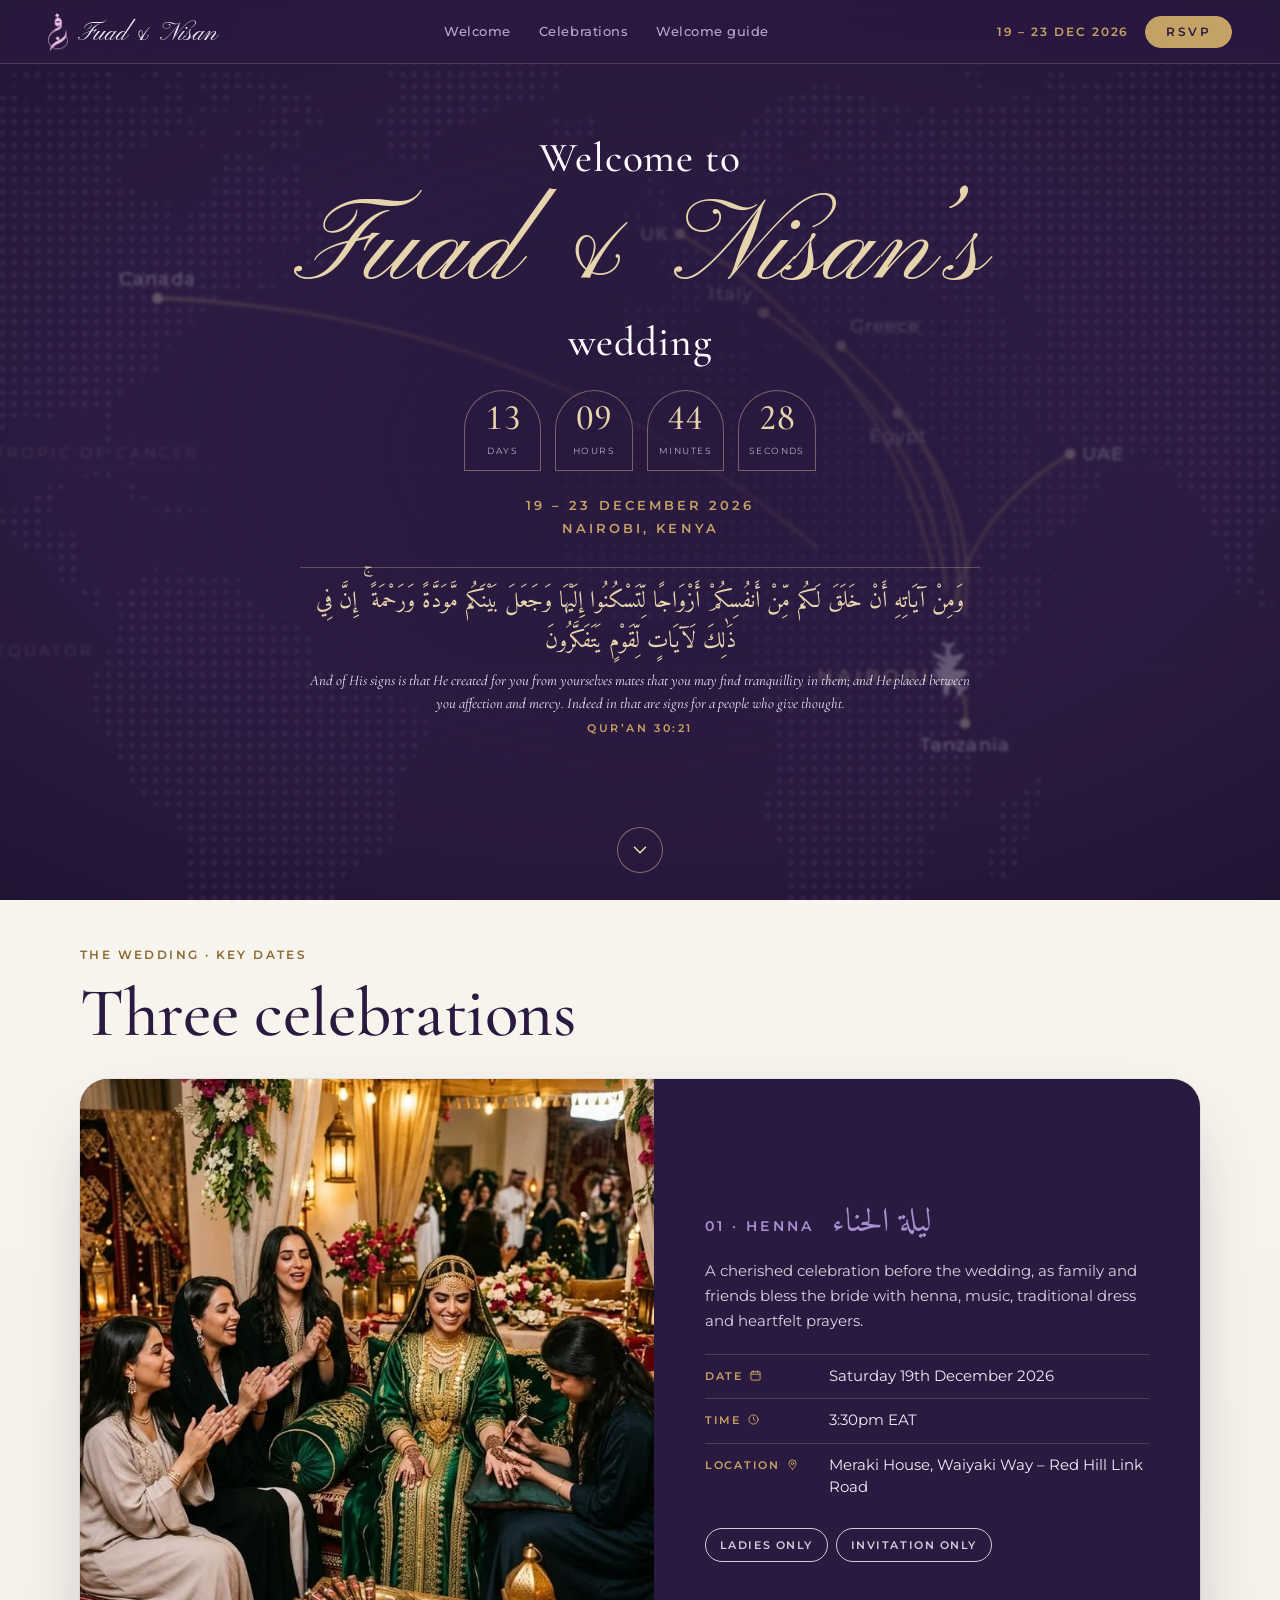
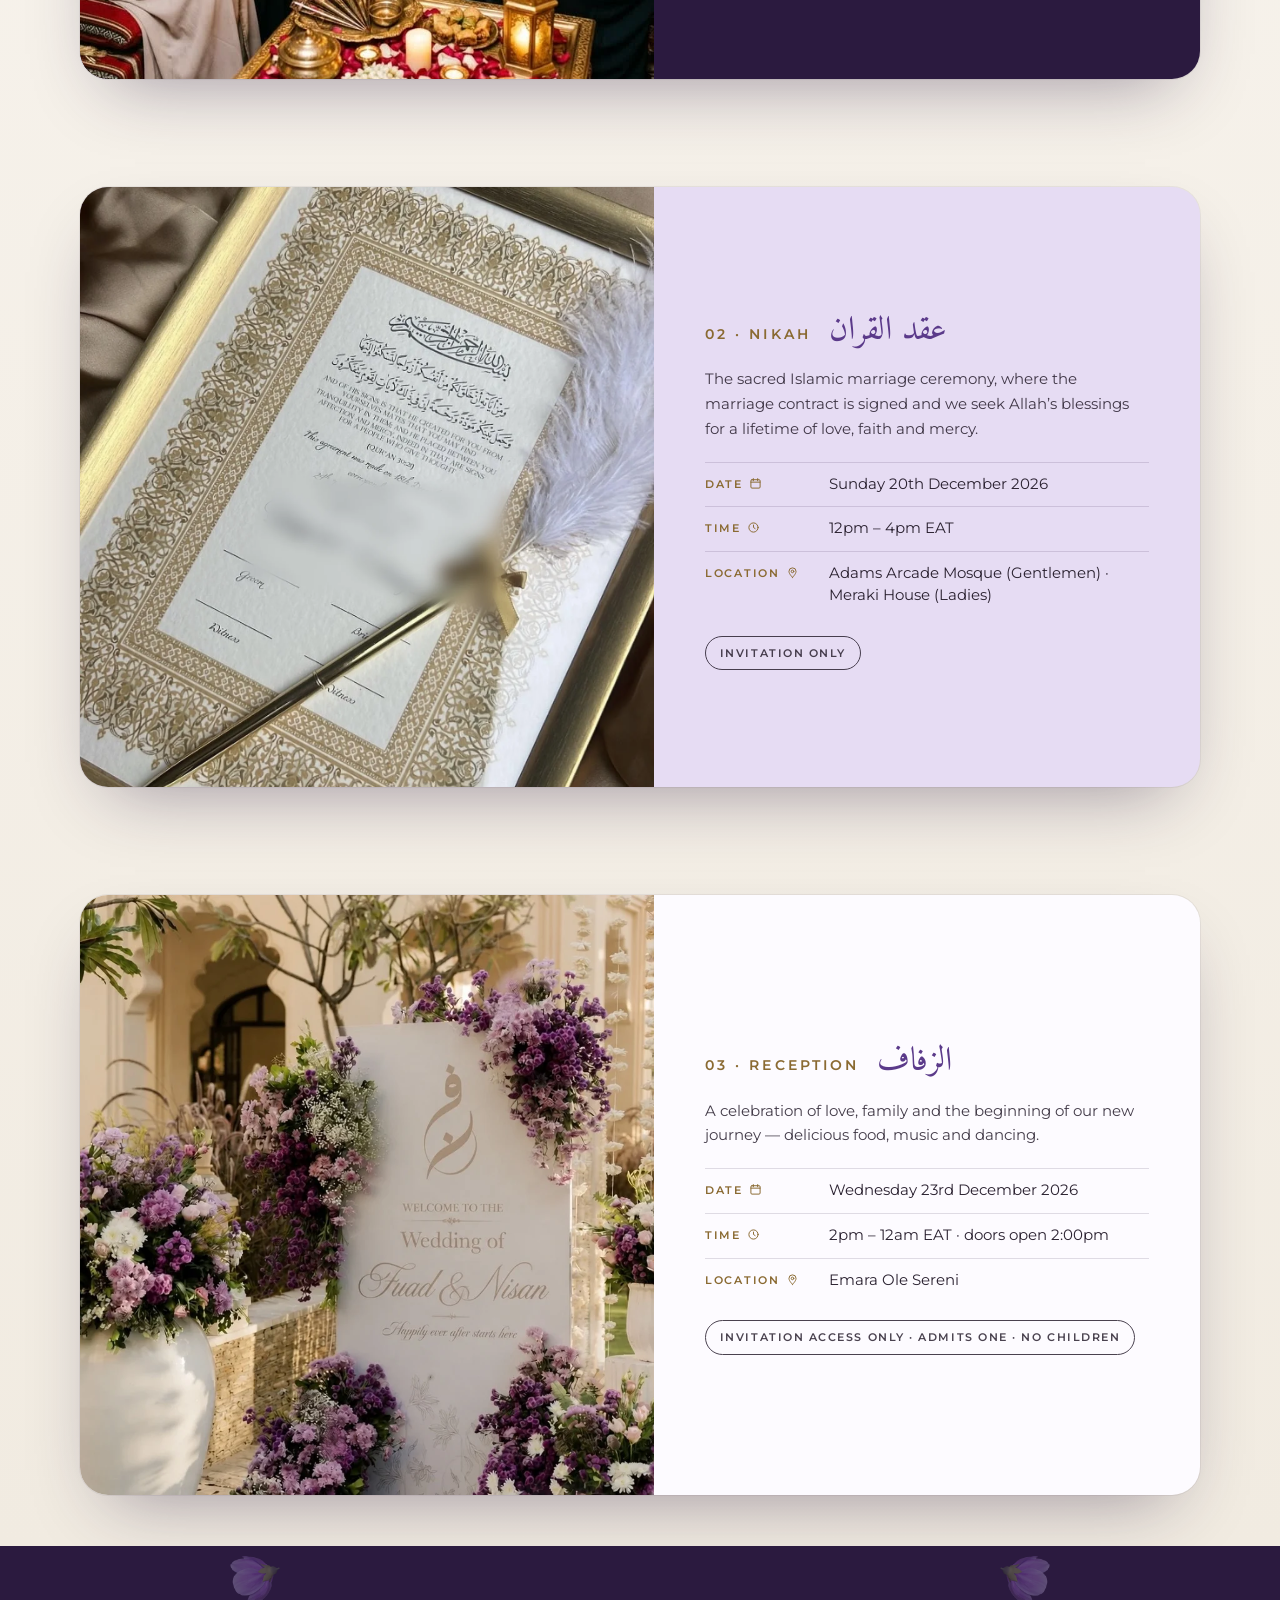
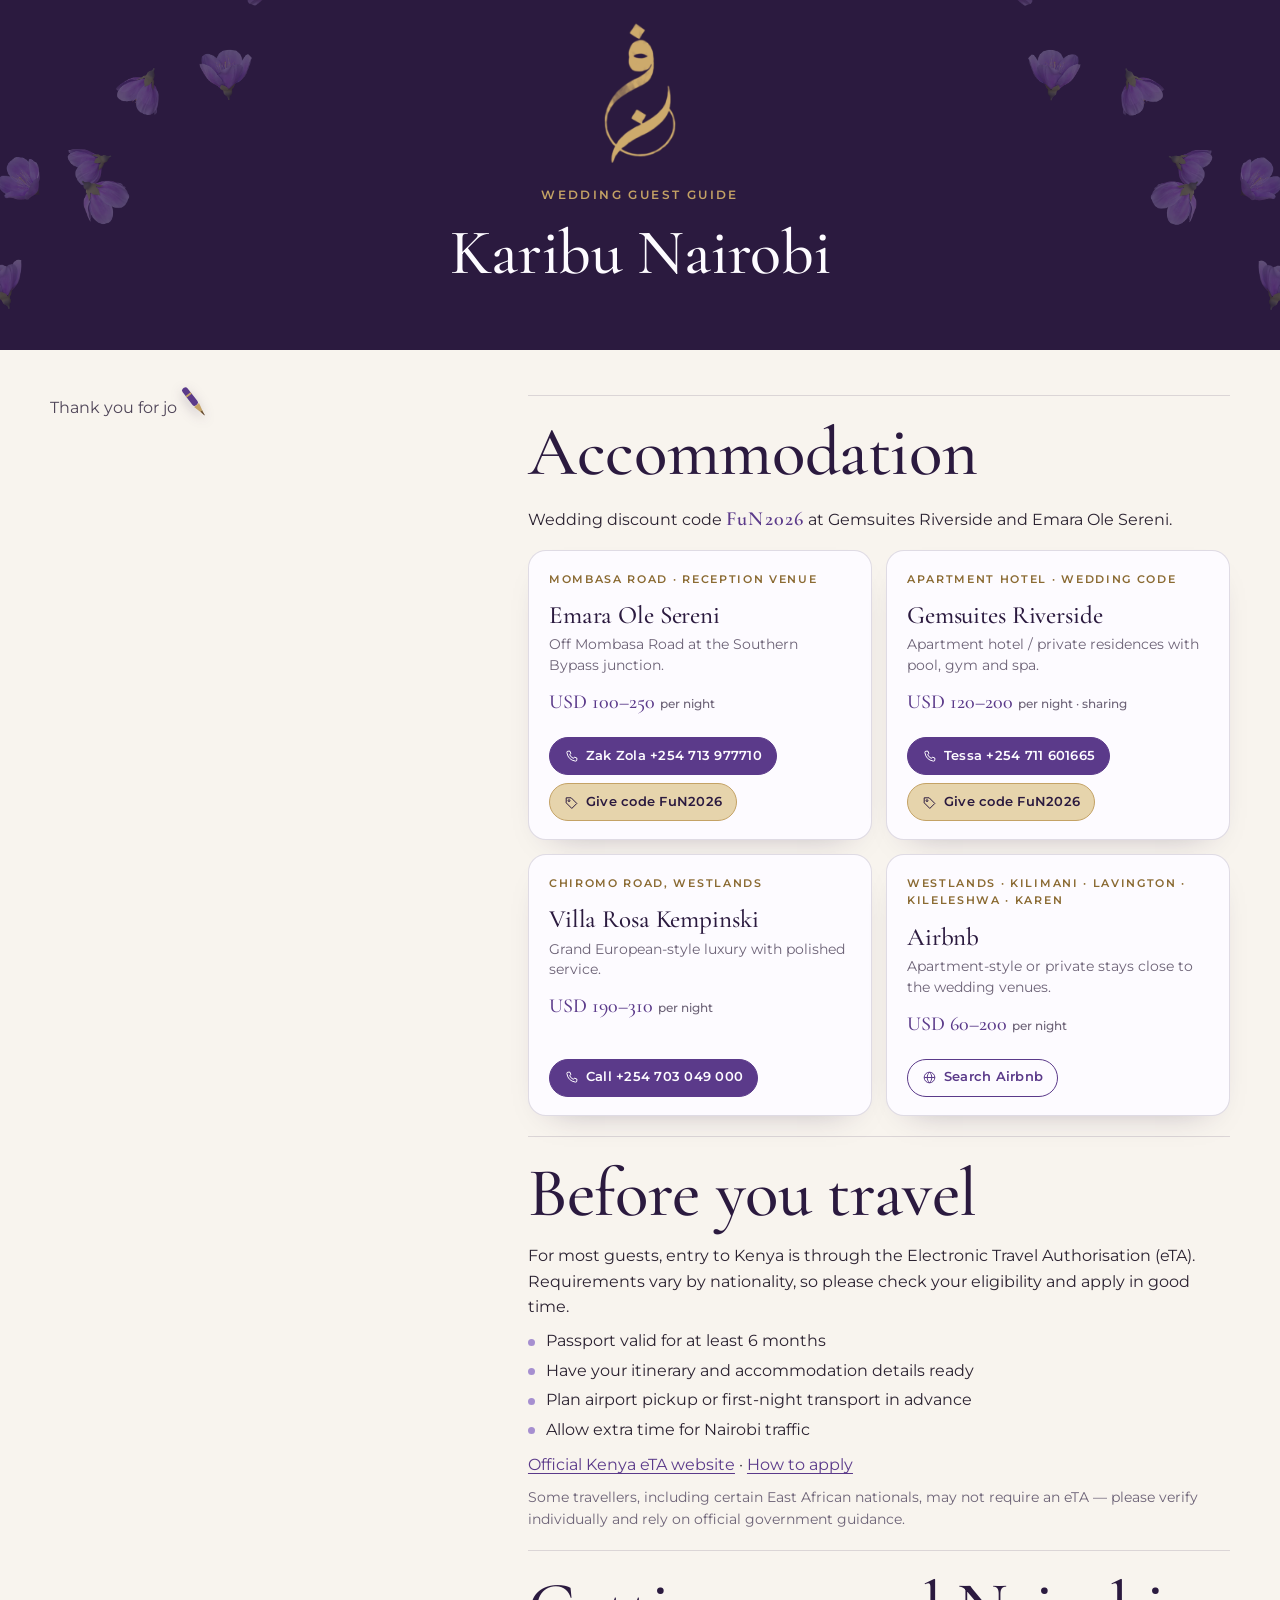
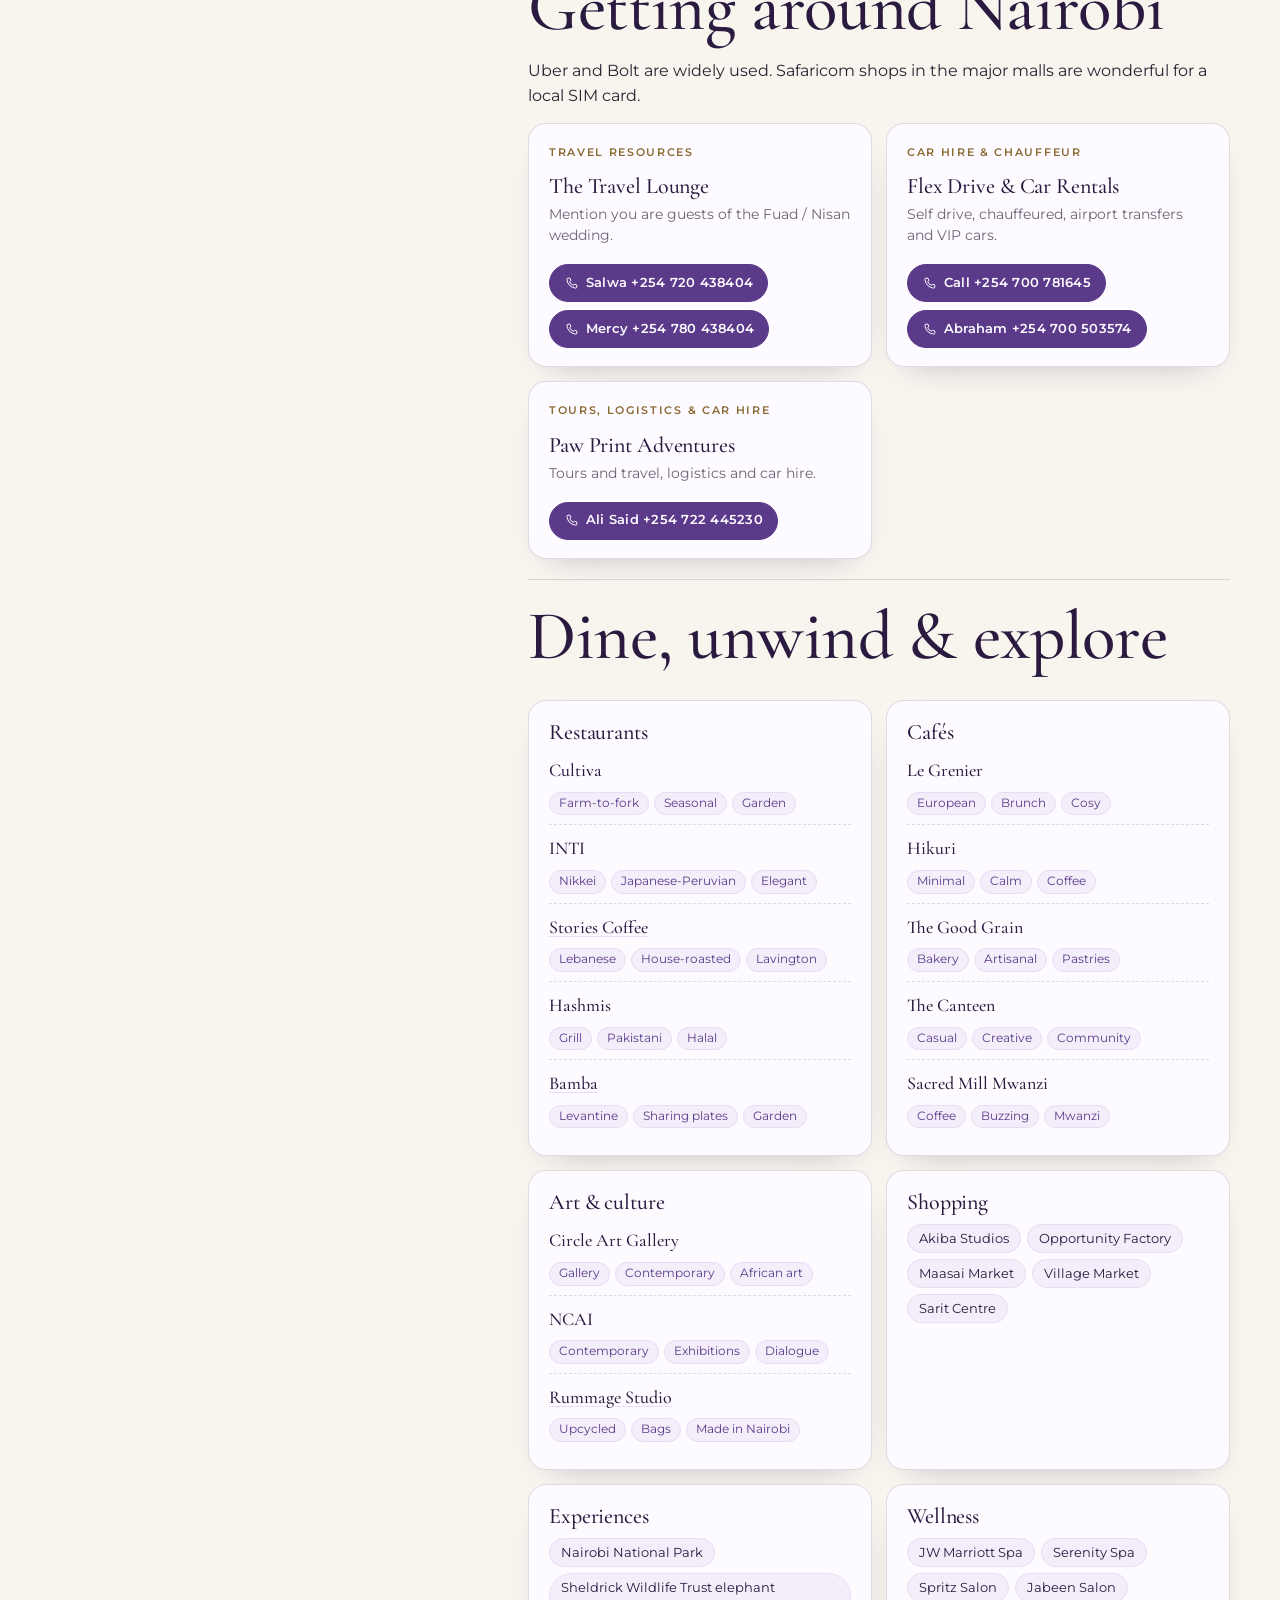
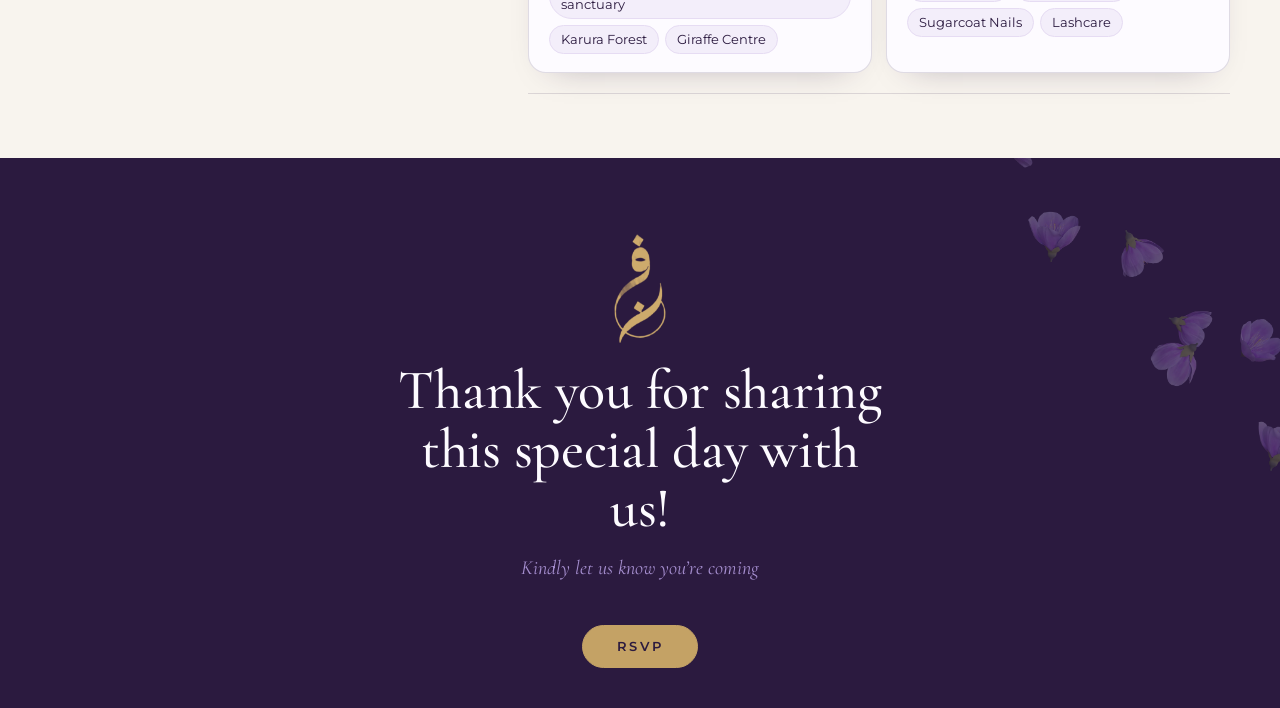
==== index.html @ 04562545 "Reception copy: drop heartfelt toasts Co-Authored-By: Claude Opus 5.5 <noreply@anthropic.com> Claude" ====
<!doctype html>
<html lang="en-GB">
<head>
<meta charset="utf-8">
<meta name="viewport" content="width=device-width, initial-scale=1, viewport-fit=cover">
<title>Fuad &amp; Nisan · 19–23 December 2026 · Nairobi</title>
<meta name="description" content="Fuad &amp; Nisan's wedding — Henna, Nikah and Reception in Nairobi, Kenya, 19–23 December 2026. Welcome guide, key dates and travel notes.">
<link rel="canonical" href="https://fnwedding.com/">
<meta name="theme-color" content="#2b1a3f">
<meta property="og:type" content="website">
<meta property="og:title" content="Fuad &amp; Nisan · 19–23 December 2026 · Nairobi">
<meta property="og:description" content="Henna, Nikah and Reception in Nairobi, Kenya. Welcome guide, key dates and travel notes.">
<meta property="og:url" content="https://fnwedding.com/">
<meta property="og:image" content="https://fnwedding.com/assets/img/og-image.jpg">
<meta name="twitter:card" content="summary_large_image">
<link rel="icon" type="image/png" href="/assets/img/favicon-64.png">
<link rel="apple-touch-icon" href="/assets/img/apple-touch-icon.png">
<link rel="preconnect" href="https://fonts.googleapis.com">
<link rel="preconnect" href="https://fonts.gstatic.com" crossorigin>
<link rel="stylesheet" href="https://fonts.googleapis.com/css2?family=Amiri:wght@400;700&family=Cormorant+Garamond:ital,wght@0,400;0,500;0,600;1,400;1,500&family=Montserrat:wght@300;400;500;600&family=Pinyon+Script&display=swap">
<link rel="stylesheet" href="/assets/css/site.css?v=45">
<script>document.documentElement.classList.add('js')</script>
</head>
<body>
<a class="skip" href="#main">Skip to content</a>

<header class="nav" id="nav">
  <a class="brand" href="#top" aria-label="Fuad &amp; Nisan — back to top">
    <img src="/assets/img/monogram.png" alt="" width="20" height="39">
    <span>Fuad &amp; Nisan</span>
  </a>
  <nav class="nav-links" aria-label="Sections">
    <a href="#welcome">Welcome</a>
    <a href="#celebrations">Celebrations</a>
    <a href="#guide">Welcome guide</a>
  </nav>
  <div class="nav-right">
    <span class="nav-date">19 – 23 Dec 2026</span>
    <button type="button" class="rsvp-btn" data-rsvp>RSVP</button>
  </div>
</header>

<main id="main">

<!-- 1 · Welcome + countdown over converging flights -->
<section id="top" class="scene scene--welcome" data-scene="welcome" aria-labelledby="welcome-title">
  <span id="welcome" class="anchor"></span>
  <div class="stage stage--ink">
    <svg class="map" id="map" aria-hidden="true" focusable="false" preserveAspectRatio="xMidYMid slice"></svg>
    <div class="welcome">
      <h1 id="welcome-title" class="disp"><span class="ln ln--block" style="--d:0">Welcome to</span> <span class="names ln" style="--d:1">Fuad &amp; Nisan’s</span> <span class="ln ln--block" style="--d:2">wedding</span></h1>
      <div class="countdown ln" style="--d:3" data-countdown="2026-12-19T15:30:00+03:00" role="timer" aria-live="off">
        <div><span data-cd="d">--</span><small>Days</small></div>
        <div><span data-cd="h">--</span><small>Hours</small></div>
        <div><span data-cd="m">--</span><small>Minutes</small></div>
        <div><span data-cd="s">--</span><small>Seconds</small></div>
      </div>
      <p class="welcome__date ln" style="--d:4"><span>19 – 23 December 2026</span> <span>Nairobi, Kenya</span></p>
      <div class="verse verse--welcome ln ln--rule" style="--d:5">
        <p class="verse__ar ln" style="--d:5" lang="ar" dir="rtl">وَمِنْ آيَاتِهِ أَنْ خَلَقَ لَكُم مِّنْ أَنفُسِكُمْ أَزْوَاجًا لِّتَسْكُنُوا إِلَيْهَا وَجَعَلَ بَيْنَكُم مَّوَدَّةً وَرَحْمَةً ۚ إِنَّ فِي ذَٰلِكَ لَآيَاتٍ لِّقَوْمٍ يَتَفَكَّرُونَ</p>
        <p class="verse__en ln" style="--d:6">And of His signs is that He created for you from yourselves mates that you may find tranquillity in them; and He placed between you affection and mercy. Indeed in that are signs for a people who give thought.</p>
        <p class="verse__ref ln" style="--d:7">Qur’an 30:21</p>
      </div>
      <a class="scroll-down ln" style="--d:8" href="#celebrations" aria-label="Scroll down to the celebrations">
        <svg viewBox="0 0 24 24" aria-hidden="true"><path d="M6 9l6 6 6-6"/></svg>
      </a>
    </div>
  </div>
</section>

<!-- 3 · The three celebrations, stacked -->
<section id="celebrations" class="events" aria-labelledby="events-title">
  <div class="events__head">
    <p class="eyebrow eyebrow--dark">The wedding · key dates</p>
    <h2 id="events-title" class="disp">Three celebrations</h2>
  </div>

  <div class="stack">
    <article class="card card--henna" style="--i:0">
      <div class="card__img"><img src="/assets/img/event-henna.webp?v=2" alt="A bride in a green and gold Yemeni gown having henna applied, surrounded by women clapping and celebrating" width="736" height="1097" loading="lazy"></div>
      <div class="card__body">
        <h3 class="card__title"><span class="card__num">01 · Henna</span><span class="card__ar" lang="ar">ليلة الحناء</span></h3>
        <p class="card__desc">A cherished celebration before the wedding, as family and friends bless the bride with henna, music, traditional dress and heartfelt prayers.</p>
        <dl class="card__facts">
          <div><dt>Date<svg class="ic" viewBox="0 0 24 24" aria-hidden="true"><rect x="3.5" y="5" width="17" height="15.5" rx="2"/><path d="M3.5 9.5h17M8 3v4M16 3v4"/></svg></dt><dd>Saturday 19th December 2026</dd></div>
          <div><dt>Time<svg class="ic" viewBox="0 0 24 24" aria-hidden="true"><circle cx="12" cy="12" r="8.5"/><path d="M12 7.5V12l3 2"/></svg></dt><dd>3:30pm EAT</dd></div>
          <div><dt>Location<svg class="ic" viewBox="0 0 24 24" aria-hidden="true"><path d="M12 21s-6.5-6.1-6.5-11a6.5 6.5 0 1 1 13 0c0 4.9-6.5 11-6.5 11z"/><circle cx="12" cy="10" r="2.4"/></svg></dt><dd>Meraki House, Waiyaki Way – Red Hill Link Road</dd></div>
        </dl>
        <div class="card__tags"><p class="card__tag">Ladies only</p><p class="card__tag">Invitation only</p></div>
      </div>
    </article>

    <article class="card card--nikah" style="--i:1">
      <div class="card__img"><img src="/assets/img/event-nikah.webp" alt="A gold-framed Islamic marriage certificate with Qur’anic calligraphy, a white feather and a gold pen" width="1320" height="1440" loading="lazy"></div>
      <div class="card__body">
        <h3 class="card__title"><span class="card__num">02 · Nikah</span><span class="card__ar" lang="ar">عقد القران</span></h3>
        <p class="card__desc">The sacred Islamic marriage ceremony, where the marriage contract is signed and we seek Allah’s blessings for a lifetime of love, faith and mercy.</p>
        <dl class="card__facts">
          <div><dt>Date<svg class="ic" viewBox="0 0 24 24" aria-hidden="true"><rect x="3.5" y="5" width="17" height="15.5" rx="2"/><path d="M3.5 9.5h17M8 3v4M16 3v4"/></svg></dt><dd>Sunday 20th December 2026</dd></div>
          <div><dt>Time<svg class="ic" viewBox="0 0 24 24" aria-hidden="true"><circle cx="12" cy="12" r="8.5"/><path d="M12 7.5V12l3 2"/></svg></dt><dd>12pm – 4pm EAT</dd></div>
          <div><dt>Location<svg class="ic" viewBox="0 0 24 24" aria-hidden="true"><path d="M12 21s-6.5-6.1-6.5-11a6.5 6.5 0 1 1 13 0c0 4.9-6.5 11-6.5 11z"/><circle cx="12" cy="10" r="2.4"/></svg></dt><dd>Adams Arcade Mosque (Gentlemen) · Meraki House (Ladies)</dd></div>
        </dl>
        <p class="card__tag">Invitation only</p>
      </div>
    </article>

    <article class="card card--reception" style="--i:2">
      <div class="card__img"><img src="/assets/img/event-reception.webp?v=2" alt="A floral welcome sign reading Welcome to the Wedding of Fuad &amp; Nisan, with the FN monogram, framed by lilac, violet and white flowers" width="1072" height="960" loading="lazy"></div>
      <div class="card__body">
        <h3 class="card__title"><span class="card__num">03 · Reception</span><span class="card__ar" lang="ar">الزفاف</span></h3>
        <p class="card__desc">A celebration of love, family and the beginning of our new journey — delicious food, music and dancing.</p>
        <dl class="card__facts">
          <div><dt>Date<svg class="ic" viewBox="0 0 24 24" aria-hidden="true"><rect x="3.5" y="5" width="17" height="15.5" rx="2"/><path d="M3.5 9.5h17M8 3v4M16 3v4"/></svg></dt><dd>Wednesday 23rd December 2026</dd></div>
          <div><dt>Time<svg class="ic" viewBox="0 0 24 24" aria-hidden="true"><circle cx="12" cy="12" r="8.5"/><path d="M12 7.5V12l3 2"/></svg></dt><dd>2pm – 12am EAT · doors open 2:00pm</dd></div>
          <div><dt>Location<svg class="ic" viewBox="0 0 24 24" aria-hidden="true"><path d="M12 21s-6.5-6.1-6.5-11a6.5 6.5 0 1 1 13 0c0 4.9-6.5 11-6.5 11z"/><circle cx="12" cy="10" r="2.4"/></svg></dt><dd>Emara Ole Sereni</dd></div>
        </dl>
        <p class="card__tag">Invitation access only · admits one · no children</p>
      </div>
    </article>
  </div>
</section>

<!-- 4 · Welcome guide -->
<section id="guide" class="guide" aria-labelledby="guide-title">
  <div class="guide__pane">
    <img class="pane__petals pane__petals--l" src="/assets/img/petals.webp" alt="" aria-hidden="true" loading="lazy">
    <img class="pane__petals pane__petals--r" src="/assets/img/petals.webp" alt="" aria-hidden="true" loading="lazy">
    <div class="pane__fall" aria-hidden="true"></div>
    <div class="pane__inner rv">
      <img class="pane__mono" src="/assets/img/monogram-gold.png" alt="Fuad and Nisan monogram in Arabic" width="346" height="672" loading="lazy">
      <p class="eyebrow">Wedding guest guide</p>
      <h2 id="guide-title" class="disp">Karibu Nairobi</h2>
    </div>
  </div>
  <div class="guide__wrap">
    <div class="guide__intro letter rv" data-write>
      <svg class="pen" viewBox="0 0 64 64" aria-hidden="true"><g transform="rotate(-38 32 32)"><rect x="27" y="2" width="10" height="34" rx="4" fill="#5b3a8a"/><rect x="27" y="14" width="10" height="3" fill="#c4a265"/><path d="M27 36h10l-3 12h-4z" fill="#c4a265"/><path d="M30 48h4l-2 10z" fill="#8a6a32"/><path d="M32 49v7" stroke="#2b1a3f" stroke-width=".8"/></g></svg>
      <p>Thank you for joining us, from near and far, to celebrate our wedding. It truly means the world to have you with us.</p>
      <p>To make your time in Nairobi as easy as possible, we have put together this guide. Inside you will find what we have planned, how to RSVP, and our recommended hotels, restaurants and ways to get around, complete with the discount codes and contact details we have arranged for you.</p>
      <p class="sign">With love, the Abdulkaders</p>
    </div>

    <ul class="lines">
      <li class="rv lines__big">
        <h2 class="lines__k disp">Accommodation</h2>
        <div class="lines__v">
          <p class="code">Wedding discount code <b>FuN2026</b> at Gemsuites Riverside and Emara Ole Sereni.</p>
          <div class="hotels">
            <article class="hotel">
              <p class="hotel__area">Mombasa Road · reception venue</p>
              <h3 class="hotel__name disp">Emara Ole Sereni</h3>
              <p class="hotel__desc">Off Mombasa Road at the Southern Bypass junction.</p>
              <p class="hotel__rate">USD 100–250 <small>per night</small></p>
              <div class="hotel__btns"><a class="hbtn" href="tel:+254713977710"><svg viewBox="0 0 24 24" aria-hidden="true"><path d="M6.6 3.5h3l1.4 4-2 1.4a11 11 0 0 0 6.1 6.1l1.4-2 4 1.4v3a2 2 0 0 1-2.2 2A16.5 16.5 0 0 1 4.6 5.7a2 2 0 0 1 2-2.2z"/></svg>Zak Zola +254 713 977710</a><button type="button" class="hbtn hbtn--code" data-copy="FuN2026"><svg viewBox="0 0 24 24" aria-hidden="true"><path d="M3.5 12.5V4.5h8l9 9-8 8z"/><circle cx="8" cy="9" r="1.5"/></svg>Give code FuN2026</button></div>
            </article>
            <article class="hotel">
              <p class="hotel__area">Apartment hotel · wedding code</p>
              <h3 class="hotel__name disp">Gemsuites Riverside</h3>
              <p class="hotel__desc">Apartment hotel / private residences with pool, gym and spa.</p>
              <p class="hotel__rate">USD 120–200 <small>per night · sharing</small></p>
              <div class="hotel__btns"><a class="hbtn" href="tel:+254711601665"><svg viewBox="0 0 24 24" aria-hidden="true"><path d="M6.6 3.5h3l1.4 4-2 1.4a11 11 0 0 0 6.1 6.1l1.4-2 4 1.4v3a2 2 0 0 1-2.2 2A16.5 16.5 0 0 1 4.6 5.7a2 2 0 0 1 2-2.2z"/></svg>Tessa +254 711 601665</a><button type="button" class="hbtn hbtn--code" data-copy="FuN2026"><svg viewBox="0 0 24 24" aria-hidden="true"><path d="M3.5 12.5V4.5h8l9 9-8 8z"/><circle cx="8" cy="9" r="1.5"/></svg>Give code FuN2026</button></div>
            </article>
            <article class="hotel">
              <p class="hotel__area">Chiromo Road, Westlands</p>
              <h3 class="hotel__name disp">Villa Rosa Kempinski</h3>
              <p class="hotel__desc">Grand European-style luxury with polished service.</p>
              <p class="hotel__rate">USD 190–310 <small>per night</small></p>
              <div class="hotel__btns"><a class="hbtn" href="tel:+254703049000"><svg viewBox="0 0 24 24" aria-hidden="true"><path d="M6.6 3.5h3l1.4 4-2 1.4a11 11 0 0 0 6.1 6.1l1.4-2 4 1.4v3a2 2 0 0 1-2.2 2A16.5 16.5 0 0 1 4.6 5.7a2 2 0 0 1 2-2.2z"/></svg>Call +254 703 049 000</a></div>
            </article>
            <article class="hotel">
              <p class="hotel__area">Westlands · Kilimani · Lavington · Kileleshwa · Karen</p>
              <h3 class="hotel__name disp">Airbnb</h3>
              <p class="hotel__desc">Apartment-style or private stays close to the wedding venues.</p>
              <p class="hotel__rate">USD 60–200 <small>per night</small></p>
              <div class="hotel__btns"><a class="hbtn hbtn--ghost" href="https://www.airbnb.com/s/Nairobi--Kenya/homes" target="_blank" rel="noopener"><svg viewBox="0 0 24 24" aria-hidden="true"><circle cx="12" cy="12" r="8.5"/><path d="M3.5 12h17M12 3.5c2.5 2.4 3.6 5.2 3.6 8.5s-1.1 6.1-3.6 8.5c-2.5-2.4-3.6-5.2-3.6-8.5S9.5 5.9 12 3.5z"/></svg>Search Airbnb</a></div>
            </article>
          </div>
        </div>
      </li>

      <li class="rv lines__big">
        <h2 class="lines__k disp">Before you travel</h2>
        <div class="lines__v">
          <p>For most guests, entry to Kenya is through the Electronic Travel Authorisation (eTA). Requirements vary by nationality, so please check your eligibility and apply in good time.</p>
          <ul class="dots">
            <li>Passport valid for at least 6 months</li>
            <li>Have your itinerary and accommodation details ready</li>
            <li>Plan airport pickup or first-night transport in advance</li>
            <li>Allow extra time for Nairobi traffic</li>
          </ul>
          <p><a href="https://etakenya.go.ke/" target="_blank" rel="noopener">Official Kenya eTA website</a> · <a href="https://etakenya.go.ke/how-to-apply" target="_blank" rel="noopener">How to apply</a></p>
          <p class="note">Some travellers, including certain East African nationals, may not require an eTA — please verify individually and rely on official government guidance.</p>
        </div>
      </li>

      <li class="rv lines__big">
        <h2 class="lines__k disp">Getting around Nairobi</h2>
        <div class="lines__v">
          <p>Uber and Bolt are widely used. Safaricom shops in the major malls are wonderful for a local SIM card.</p>
          <div class="hotels">
            <article class="hotel hotel--sm">
              <p class="hotel__area">Travel resources</p>
              <h3 class="hotel__name disp">The Travel Lounge</h3>
              <p class="hotel__desc">Mention you are guests of the Fuad / Nisan wedding.</p>
              <div class="hotel__btns"><a class="hbtn" href="tel:+254720438404"><svg viewBox="0 0 24 24" aria-hidden="true"><path d="M6.6 3.5h3l1.4 4-2 1.4a11 11 0 0 0 6.1 6.1l1.4-2 4 1.4v3a2 2 0 0 1-2.2 2A16.5 16.5 0 0 1 4.6 5.7a2 2 0 0 1 2-2.2z"/></svg>Salwa +254 720 438404</a><a class="hbtn" href="tel:+254780438404"><svg viewBox="0 0 24 24" aria-hidden="true"><path d="M6.6 3.5h3l1.4 4-2 1.4a11 11 0 0 0 6.1 6.1l1.4-2 4 1.4v3a2 2 0 0 1-2.2 2A16.5 16.5 0 0 1 4.6 5.7a2 2 0 0 1 2-2.2z"/></svg>Mercy +254 780 438404</a></div>
            </article>
            <article class="hotel hotel--sm">
              <p class="hotel__area">Car hire &amp; chauffeur</p>
              <h3 class="hotel__name disp">Flex Drive &amp; Car Rentals</h3>
              <p class="hotel__desc">Self drive, chauffeured, airport transfers and VIP cars.</p>
              <div class="hotel__btns"><a class="hbtn" href="tel:+254700781645"><svg viewBox="0 0 24 24" aria-hidden="true"><path d="M6.6 3.5h3l1.4 4-2 1.4a11 11 0 0 0 6.1 6.1l1.4-2 4 1.4v3a2 2 0 0 1-2.2 2A16.5 16.5 0 0 1 4.6 5.7a2 2 0 0 1 2-2.2z"/></svg>Call +254 700 781645</a><a class="hbtn" href="tel:+254700503574"><svg viewBox="0 0 24 24" aria-hidden="true"><path d="M6.6 3.5h3l1.4 4-2 1.4a11 11 0 0 0 6.1 6.1l1.4-2 4 1.4v3a2 2 0 0 1-2.2 2A16.5 16.5 0 0 1 4.6 5.7a2 2 0 0 1 2-2.2z"/></svg>Abraham +254 700 503574</a></div>
            </article>
            <article class="hotel hotel--sm">
              <p class="hotel__area">Tours, logistics &amp; car hire</p>
              <h3 class="hotel__name disp">Paw Print Adventures</h3>
              <p class="hotel__desc">Tours and travel, logistics and car hire.</p>
              <div class="hotel__btns"><a class="hbtn" href="tel:+254722445230"><svg viewBox="0 0 24 24" aria-hidden="true"><path d="M6.6 3.5h3l1.4 4-2 1.4a11 11 0 0 0 6.1 6.1l1.4-2 4 1.4v3a2 2 0 0 1-2.2 2A16.5 16.5 0 0 1 4.6 5.7a2 2 0 0 1 2-2.2z"/></svg>Ali Said +254 722 445230</a></div>
            </article>
          </div>
        </div>
      </li>

      <li class="rv lines__big">
        <h2 class="lines__k disp">Dine, unwind &amp; explore</h2>
        <div class="lines__v">
          <div class="hotels">
            <article class="hotel hotel--sm">
              <h3 class="hotel__name disp">Restaurants</h3>
              <ul class="dishes"><li><b>Cultiva</b><span class="tags"><i>Farm-to-fork</i><i>Seasonal</i><i>Garden</i></span></li><li><b>INTI</b><span class="tags"><i>Nikkei</i><i>Japanese-Peruvian</i><i>Elegant</i></span></li><li><b><a class="dish-link" href="https://nairobieats.co.ke/reviews/stories-coffee/" target="_blank" rel="noopener">Stories Coffee</a></b><span class="tags"><i>Lebanese</i><i>House-roasted</i><i>Lavington</i></span></li><li><b>Hashmis</b><span class="tags"><i>Grill</i><i>Pakistani</i><i>Halal</i></span></li><li><b><a class="dish-link" href="https://bambakenya.com" target="_blank" rel="noopener">Bamba</a></b><span class="tags"><i>Levantine</i><i>Sharing plates</i><i>Garden</i></span></li></ul>
            </article>
            <article class="hotel hotel--sm">
              <h3 class="hotel__name disp">Cafés</h3>
              <ul class="dishes"><li><b>Le Grenier</b><span class="tags"><i>European</i><i>Brunch</i><i>Cosy</i></span></li><li><b>Hikuri</b><span class="tags"><i>Minimal</i><i>Calm</i><i>Coffee</i></span></li><li><b>The Good Grain</b><span class="tags"><i>Bakery</i><i>Artisanal</i><i>Pastries</i></span></li><li><b>The Canteen</b><span class="tags"><i>Casual</i><i>Creative</i><i>Community</i></span></li><li><b>Sacred Mill Mwanzi</b><span class="tags"><i>Coffee</i><i>Buzzing</i><i>Mwanzi</i></span></li></ul>
            </article>
            <article class="hotel hotel--sm">
              <h3 class="hotel__name disp">Art &amp; culture</h3>
              <ul class="dishes"><li><b>Circle Art Gallery</b><span class="tags"><i>Gallery</i><i>Contemporary</i><i>African art</i></span></li><li><b>NCAI</b><span class="tags"><i>Contemporary</i><i>Exhibitions</i><i>Dialogue</i></span></li><li><b><a class="dish-link" href="https://www.rummagestudio.com/" target="_blank" rel="noopener">Rummage Studio</a></b><span class="tags"><i>Upcycled</i><i>Bags</i><i>Made in Nairobi</i></span></li></ul>
            </article>
            <article class="hotel hotel--sm">
              <h3 class="hotel__name disp">Shopping</h3>
              <ul class="picks"><li>Akiba Studios</li><li>Opportunity Factory</li><li>Maasai Market</li><li>Village Market</li><li>Sarit Centre</li></ul>
            </article>
            <article class="hotel hotel--sm">
              <h3 class="hotel__name disp">Experiences</h3>
              <ul class="picks"><li>Nairobi National Park</li><li>Sheldrick Wildlife Trust elephant sanctuary</li><li>Karura Forest</li><li>Giraffe Centre</li></ul>
            </article>
            <article class="hotel hotel--sm">
              <h3 class="hotel__name disp">Wellness</h3>
              <ul class="picks"><li>JW Marriott Spa</li><li>Serenity Spa</li><li>Spritz Salon</li><li>Jabeen Salon</li><li>Sugarcoat Nails</li><li>Lashcare</li></ul>
            </article>
          </div>
        </div>
      </li>
    </ul>
  </div>
</section>

</main>

<footer class="foot">
  <img src="/assets/img/petals.webp" class="foot__petals" alt="" aria-hidden="true" loading="lazy">
  <img class="foot__mono" src="/assets/img/monogram-gold.png" alt="" width="56" height="109" loading="lazy">
  <p class="foot__thanks disp">Thank you for sharing this special day with us!</p>
  <p class="foot__soon">Kindly let us know you’re coming</p>
  <button type="button" class="rsvp-btn rsvp-btn--lg" data-rsvp>RSVP</button>
</footer>

<button type="button" class="rsvp-float" data-rsvp aria-label="RSVP">RSVP</button>

<div class="rsvp" id="rsvp" role="dialog" aria-modal="true" aria-labelledby="rsvp-title" hidden>
  <div class="rsvp__backdrop" data-rsvp-close></div>
  <div class="rsvp__card">
    <button type="button" class="rsvp__x" data-rsvp-close aria-label="Close">×</button>
    <img class="rsvp__mono" src="/assets/img/monogram-gold.png" alt="" width="40" height="78">
    <div class="rsvp__step" data-step="form">
      <p class="eyebrow">19 – 23 December 2026 · Nairobi</p>
      <h2 id="rsvp-title" class="disp">RSVP</h2>
      <p class="rsvp__lede">Kindly confirm your attendance.</p>
      <form id="rsvp-form" novalidate>
        <label class="rsvp__field"><span>Full name</span><input name="name" type="text" autocomplete="name" required maxlength="120"></label>
        <div class="rsvp__field"><span id="mobile-label">Mobile number</span>
          <div class="phone">
            <select name="cc" aria-label="Country code"><option value="+254" selected>🇰🇪 Kenya (+254)</option><option value="+44">🇬🇧 UK (+44)</option><option value="+1">🇨🇦 Canada (+1)</option><option value="+1">🇺🇸 USA (+1)</option><option value="+971">🇦🇪 UAE (+971)</option><option value="+20">🇪🇬 Egypt (+20)</option><option value="+30">🇬🇷 Greece (+30)</option><option value="+39">🇮🇹 Italy (+39)</option><option value="+255">🇹🇿 Tanzania (+255)</option><option value="+256">🇺🇬 Uganda (+256)</option><option value="+252">🇸🇴 Somalia (+252)</option><option value="+967">🇾🇪 Yemen (+967)</option><option value="+251">🇪🇹 Ethiopia (+251)</option><option value="+253">🇩🇯 Djibouti (+253)</option><option value="+966">🇸🇦 Saudi Arabia (+966)</option><option value="+974">🇶🇦 Qatar (+974)</option><option value="+968">🇴🇲 Oman (+968)</option><option value="+965">🇰🇼 Kuwait (+965)</option><option value="+973">🇧🇭 Bahrain (+973)</option><option value="+49">🇩🇪 Germany (+49)</option><option value="+33">🇫🇷 France (+33)</option><option value="+31">🇳🇱 Netherlands (+31)</option><option value="+46">🇸🇪 Sweden (+46)</option><option value="+47">🇳🇴 Norway (+47)</option><option value="+90">🇹🇷 Türkiye (+90)</option><option value="+91">🇮🇳 India (+91)</option><option value="+92">🇵🇰 Pakistan (+92)</option><option value="+27">🇿🇦 South Africa (+27)</option><option value="+234">🇳🇬 Nigeria (+234)</option><option value="+61">🇦🇺 Australia (+61)</option><option value="">Other — type it in the number</option></select>
            <input name="mobile" type="tel" autocomplete="tel-national" required placeholder="712 345 678" maxlength="30" aria-labelledby="mobile-label">
          </div>
        </div>
        <label class="rsvp__field"><span>Email</span><input name="email" type="email" autocomplete="email" required maxlength="200"></label>
        <label class="rsvp__check"><input name="attend" type="checkbox" required><span>I confirm I will attend</span></label>
        <p class="rsvp__err" role="alert" hidden></p>
        <button type="submit" class="rsvp-btn rsvp-btn--lg rsvp__submit">Confirm attendance</button>
      </form>
    </div>
    <div class="rsvp__step" data-step="done" hidden tabindex="-1">
      <h2 class="disp rsvp__thanks"><span>Thank you for confirming</span> <span class="tick" aria-hidden="true"><svg viewBox="0 0 24 24"><path d="M5 12.5l4.5 4.5L19 7.5"/></svg></span></h2>
      <p class="rsvp__lede">We can’t wait to celebrate with you in Nairobi.</p>
      <a class="wa" href="https://chat.whatsapp.com/I719qt4pkTC1y2rI1WqAAY" target="_blank" rel="noopener"><svg viewBox="0 0 32 32" aria-hidden="true"><path fill="currentColor" d="M16 3C9 3 3.4 8.6 3.4 15.5c0 2.4.7 4.7 1.9 6.7L3.3 29l7-1.9c1.9 1 4 1.6 6.2 1.6h.1c6.9 0 12.5-5.6 12.5-12.5C29 8.6 23 3 16 3zm0 23.4c-1.9 0-3.8-.5-5.4-1.5l-.4-.2-4.1 1.1 1.1-4-.3-.4c-1.1-1.7-1.6-3.6-1.6-5.6C5.3 9.7 10.1 5 16 5c5.8 0 10.6 4.7 10.6 10.5S21.8 26.4 16 26.4zm5.8-7.9c-.3-.2-1.9-.9-2.2-1s-.5-.2-.7.2-.8 1-1 1.2-.4.2-.7.1c-1.9-.9-3.1-1.7-4.3-3.8-.3-.6.3-.5.9-1.7.1-.2 0-.4 0-.5l-1-2.4c-.3-.6-.5-.5-.7-.5h-.6c-.2 0-.6.1-.9.4s-1.2 1.1-1.2 2.7 1.2 3.2 1.4 3.4c.2.2 2.4 3.6 5.7 5 2.1.9 2.9 1 4 .8.6-.1 1.9-.8 2.2-1.5s.3-1.4.2-1.5c-.1-.2-.3-.3-.6-.4z"/></svg><span>Join our WhatsApp broadcast channel</span></a>
    </div>
  </div>
</div>

<div class="toast" role="status" aria-live="polite"></div>
<script src="/assets/js/site.js?v=45" defer></script>
</body>
</html>
---- assets/css/site.css ----
/* Fuad & Nisan · fnwedding.com
   Palette: the Brunfelsia ("yesterday, today, tomorrow") — deep violet → lavender → white,
   on ivory with champagne gold. Structure follows the Ally & Associates site:
   tall sections with sticky stages driven by scroll progress. */

:root {
  --ink: #2b1a3f;          /* deep violet night */
  --ink-2: #3a2556;
  --violet: #5b3a8a;
  --lavender: #a68fd0;
  --lilac: #e6dcf3;
  --lilac-2: #f3eefa;
  --white: #fdfbff;
  --ivory: #f8f4ee;
  --cream: #f1ebe1;
  --gold: #c4a265;
  --gold-2: #e6d4ac;
  --gold-ink: #8a6a32;
  --text: #2b2231;
  --mute: #6d6377;
  --on-ink: #f1eaf8;
  --on-ink-mute: #b9aacd;
  --line: rgba(43, 26, 63, .14);
  --line-ink: rgba(241, 234, 248, .16);
  --nav: 64px;
  --serif: "Cormorant Garamond", Georgia, "Times New Roman", serif;
  --sans: "Montserrat", system-ui, -apple-system, "Segoe UI", sans-serif;
  --arabic: "Amiri", "Noto Naskh Arabic", "Geeza Pro", serif;
  --script: "Pinyon Script", "Snell Roundhand", cursive;
  --ease: cubic-bezier(.2, .7, .2, 1);
}

*, *::before, *::after { box-sizing: border-box; }
[hidden] { display: none !important; }
html { -webkit-text-size-adjust: 100%; scroll-padding-top: var(--nav); }
body { margin: 0; background: var(--ivory); color: var(--text); font-family: var(--sans); font-weight: 400; font-size: 16px; line-height: 1.65; -webkit-font-smoothing: antialiased; overflow-x: clip; }
img { max-width: 100%; display: block; }
a { color: var(--violet); text-underline-offset: 3px; text-decoration-thickness: 1px; }
a:hover { color: var(--gold-ink); }
:focus-visible { outline: 2px solid var(--gold); outline-offset: 3px; border-radius: 4px; }
.sr-only { position: absolute !important; width: 1px; height: 1px; overflow: hidden; clip: rect(0 0 0 0); white-space: nowrap; }
.skip { position: absolute; left: 12px; top: -60px; z-index: 200; background: var(--ink); color: var(--on-ink); padding: 10px 16px; border-radius: 8px; }
.skip:focus { top: 12px; color: var(--on-ink); }
.disp { font-family: var(--serif); font-weight: 500; letter-spacing: -.005em; line-height: 1.05; }
.eyebrow { margin: 0; font-size: 12px; font-weight: 600; letter-spacing: .2em; text-transform: uppercase; color: var(--gold); }
.eyebrow--dark { color: var(--gold-ink); }
[lang="ar"] { font-family: var(--arabic); letter-spacing: 0; }

/* ---------- nav ---------- */
.nav {
  position: fixed; inset: 0 0 auto; z-index: 50; height: var(--nav);
  display: flex; align-items: center; justify-content: space-between; gap: 16px;
  padding: 0 clamp(16px, 4vw, 48px);
  background: rgba(248, 244, 238, .72); backdrop-filter: saturate(1.3) blur(16px); -webkit-backdrop-filter: saturate(1.3) blur(16px);
  border-bottom: 1px solid var(--line); transition: background .4s, border-color .4s, color .4s;
}
.nav.on-ink { background: rgba(43, 26, 63, .72); border-color: var(--line-ink); }
.brand { display: flex; align-items: center; gap: 10px; text-decoration: none; color: var(--ink); }
.brand img { height: 38px; width: auto; }
.brand span { font-family: var(--script); font-size: 26px; line-height: 1; padding-top: 4px; }
.nav-links { display: flex; gap: 28px; }
.nav-links a { color: var(--mute); text-decoration: none; font-size: 13px; font-weight: 500; letter-spacing: .04em; }
.nav-links a:hover { color: var(--ink); }
.nav-date { font-size: 12px; font-weight: 600; letter-spacing: .16em; text-transform: uppercase; color: var(--gold-ink); }
.nav.on-ink .brand { color: var(--on-ink); }
.nav.on-ink .nav-links a { color: var(--on-ink-mute); }
.nav.on-ink .nav-links a:hover { color: var(--on-ink); }
.nav.on-ink .nav-date { color: var(--gold); }
.nav.on-ink .brand img { filter: brightness(2.2) saturate(.6); }
@media (max-width: 760px) { .nav-links { display: none; } .nav-date { font-size: 11px; letter-spacing: .1em; } }

/* ---------- scenes ---------- */
.scene { position: relative; height: calc(100svh * var(--len, 3)); }
.scene--union { --len: 3.2; }
.scene--welcome { --len: 1; }
.anchor { position: absolute; top: 0; }
.stage { position: sticky; top: 0; height: 100svh; overflow: hidden; }

/* 1 · union */
.scene--union .stage { background: radial-gradient(120% 70% at 50% 40%, #fffdf9 0%, #f8f4ee 45%, #efe7f3 100%); }
.mist { position: absolute; inset: -10%; background:
  radial-gradient(40% 30% at 20% 30%, rgba(230, 220, 243, .55), transparent 70%),
  radial-gradient(35% 28% at 80% 70%, rgba(230, 220, 243, .5), transparent 70%),
  radial-gradient(50% 40% at 50% 100%, rgba(196, 162, 101, .12), transparent 70%);
  animation: drift 24s ease-in-out infinite alternate; }
@keyframes drift { to { transform: translate3d(2%, -2%, 0) scale(1.04); } }
.petals { position: absolute; width: clamp(170px, 24vw, 340px); opacity: 1; pointer-events: none; }
.petals--l { left: -40px; top: calc(var(--nav) + 4px); transform: rotate(-12deg); }
.petals--r { right: -50px; bottom: -40px; transform: rotate(160deg); }

.union { position: relative; height: 100%; display: flex; flex-direction: column; align-items: center; justify-content: center; gap: clamp(6px, 1.6vh, 18px); padding: calc(var(--nav) + 8px) 16px 24px; text-align: center; }
.bismillah { opacity: var(--bz, 1); transform: translateY(calc((1 - var(--bz, 1)) * -26px)); filter: blur(calc((1 - var(--bz, 1)) * 3px)); will-change: opacity, transform; }
.bismillah__ar { margin: 0; font-family: "Aref Ruqaa", "Amiri", "Noto Naskh Arabic", serif; font-weight: 700; font-size: clamp(30px, 3.6vw, 46px); line-height: 1.5; letter-spacing: 0; color: var(--ink); }
.js .bismillah > * { animation: bz-in 1.4s var(--ease) both; }
@keyframes bz-in { from { opacity: 0; translate: 0 14px; } to { opacity: 1; translate: 0 0; } }
.bismillah__en { margin: 0; font-size: clamp(10px, 1.1vw, 12.5px); letter-spacing: .08em; color: var(--ink-2); opacity: .7; }

.hands { position: relative; height: min(58svh, 96vw * 1020 / 990); aspect-ratio: 990 / 1020; flex: none; }
.hand { position: absolute; inset: 0; width: 100%; height: 100%; object-fit: contain; will-change: transform, opacity; filter: drop-shadow(0 22px 26px rgba(43, 26, 63, .16)); }
.hand--groom { transform: translate(calc((1 - var(--t, 1)) * -46%), calc((1 - var(--t, 1)) * 34%)); opacity: calc(.82 + var(--t, 1) * .18); }
.hand--bride { transform: translate(calc((1 - var(--t, 1)) * 54%), calc((1 - var(--t, 1)) * -10%)); opacity: calc(.82 + var(--t, 1) * .18); }
.touch { position: absolute; left: 55%; top: 30%; width: 22%; aspect-ratio: 1; transform: translate(-50%, -50%) scale(calc(.4 + var(--g, 0) * .8)); border-radius: 50%; opacity: var(--g, 0);
  background: radial-gradient(circle, rgba(255, 249, 232, .55), rgba(230, 212, 172, .22) 40%, rgba(230, 220, 243, 0) 70%); mix-blend-mode: screen; pointer-events: none; }

.verse { opacity: var(--v, 1); transform: translateY(calc((1 - var(--v, 1)) * 18px)); }
.verse__ar { margin: 0; font-size: clamp(30px, 4.6vw, 52px); line-height: 1.5; color: var(--violet); }
.verse__en { margin: -4px 0 0; font-family: var(--serif); font-style: italic; font-size: clamp(17px, 1.8vw, 22px); color: var(--ink); }
.verse__ref { margin: 4px 0 0; font-size: 11px; font-weight: 600; letter-spacing: .24em; text-transform: uppercase; color: var(--gold-ink); }

.cue { position: absolute; left: 50%; bottom: 18px; transform: translateX(-50%); margin: 0; font-size: 11px; letter-spacing: .24em; text-transform: uppercase; color: var(--mute); display: flex; flex-direction: column; align-items: center; gap: 8px; opacity: calc(1 - var(--t, 1) * 2.5); }
.cue::after { content: ""; width: 1px; height: 34px; background: linear-gradient(var(--gold), transparent); animation: cue 2s ease-in-out infinite; transform-origin: top; }
@keyframes cue { 0% { transform: scaleY(0); } 60% { transform: scaleY(1); } 100% { transform: scaleY(1); opacity: 0; } }

/* 2 · welcome over the converging flights */
.stage--ink { background: radial-gradient(90% 70% at 50% 50%, #3a2556 0%, #2b1a3f 55%, #1f1230 100%); color: var(--on-ink); }
.map { position: absolute; inset: 0; width: 100%; height: 100%; }
.map .land { fill: url(#dots); }
.map .lat { stroke: rgba(166, 143, 208, .35); stroke-width: 1; stroke-dasharray: 6 6; vector-effect: non-scaling-stroke; }
.map .lat-l { fill: rgba(185, 170, 205, .7); letter-spacing: .2em; font-family: var(--sans); }
.map .arc { fill: none; stroke: var(--gold); stroke-width: 1.6; vector-effect: non-scaling-stroke; stroke-linecap: round; }
.map .arc-glow { fill: none; stroke: rgba(196, 162, 101, .18); stroke-width: 7; vector-effect: non-scaling-stroke; stroke-linecap: round; }
.map .city circle { fill: var(--gold-2); }
.map .city text { fill: var(--on-ink); font-family: var(--sans); font-weight: 500; letter-spacing: .06em; }
.map .nbo text { fill: var(--gold-2); font-weight: 600; letter-spacing: .22em; }
.map .nbo .core { fill: var(--gold); }
.map .pulse { fill: none; stroke: var(--gold-2); vector-effect: non-scaling-stroke; transform-box: fill-box; transform-origin: center; animation: pulse 2.6s ease-out infinite; }
.map .pulse.p2 { animation-delay: 1.3s; }
.map .plane { fill: var(--white); }
@keyframes pulse { from { transform: scale(1); opacity: .85; } to { transform: scale(3.4); opacity: 0; } }

.welcome { position: relative; z-index: 2; height: 100%; display: flex; flex-direction: column; align-items: center; justify-content: flex-end; text-align: center; padding: calc(var(--nav) + 10px) 18px clamp(28px, 7vh, 70px); gap: 12px; opacity: var(--w, 1); transform: translateY(calc((1 - var(--w, 1)) * 30px)); }
.welcome::before { content: ""; position: absolute; left: 50%; top: 72%; width: min(1000px, 150vw); height: 70%; transform: translate(-50%, -50%); z-index: -1;
  background: radial-gradient(closest-side, rgba(31, 18, 48, .88), rgba(31, 18, 48, .55) 60%, rgba(31, 18, 48, 0)); }
.welcome h1 { margin: 0; font-size: clamp(24px, 2.8vw, 38px); font-weight: 500; color: var(--white); letter-spacing: .02em; }
.welcome .names { display: block; font-family: var(--script); font-weight: 400; font-size: 2.3em; line-height: 1.12; color: var(--gold-2); white-space: nowrap; }
.countdown { display: flex; gap: clamp(8px, 2vw, 18px); margin-top: 8px; }
.countdown div { min-width: clamp(64px, 9vw, 96px); padding: 14px 8px 10px; border: 1px solid rgba(230, 212, 172, .4); border-radius: 999px 999px 14px 14px; background: rgba(43, 26, 63, .55); }
.countdown span { display: block; font-family: var(--serif); font-weight: 500; font-size: clamp(30px, 4.4vw, 52px); line-height: 1; color: var(--gold-2); font-variant-numeric: lining-nums tabular-nums; }
.countdown small { font-size: 10px; letter-spacing: .2em; text-transform: uppercase; color: var(--on-ink-mute); }
.welcome__date { margin: 6px 0 0; font-size: 12px; font-weight: 600; letter-spacing: .24em; text-transform: uppercase; color: var(--gold); }
.welcome__from { margin: 0; font-size: 13px; color: var(--on-ink-mute); max-width: 36ch; }

/* 3 · cascading celebration cards */
.events { position: relative; padding: clamp(80px, 11vw, 140px) clamp(16px, 4vw, 48px) clamp(60px, 8vw, 110px); background: linear-gradient(var(--ivory), var(--cream)); }
.events__head { max-width: 1120px; margin: 0 auto clamp(28px, 4vw, 48px); display: grid; gap: 12px; }
.events__head h2 { margin: 0; font-size: clamp(40px, 5.4vw, 72px); color: var(--ink); }
.stack { max-width: 1120px; margin: 0 auto; }
.card {
  position: sticky; top: calc(var(--nav) + 20px + var(--i) * 22px);
  display: grid; grid-template-columns: 1.05fr 1fr; min-height: min(72svh, 600px);
  margin-bottom: 18vh; border-radius: 28px; overflow: hidden;
  box-shadow: 0 30px 70px -30px rgba(43, 26, 63, .45), 0 0 0 1px rgba(43, 26, 63, .06);
  transform-origin: 50% 0; transform: scale(var(--s, 1)); filter: brightness(var(--b, 1));
  will-change: transform;
}
.card:last-child { margin-bottom: 0; }
.card--henna { background: var(--ink); color: var(--on-ink); }
.card--nikah { background: var(--lilac); color: var(--text); }
.card--reception { background: var(--white); color: var(--text); }
.card__img { position: relative; min-height: 260px; }
.card__img img { position: absolute; inset: 0; width: 100%; height: 100%; object-fit: cover; }
.card--henna .card__img img { object-position: 50% 30%; }
.card--nikah .card__img img { object-position: 50% 30%; }
.card--reception .card__img img { object-position: 50% 45%; }
.card__body { display: flex; flex-direction: column; justify-content: center; gap: 14px; padding: clamp(26px, 4vw, 54px); }
.card__num { margin: 0; font-size: 12px; font-weight: 600; letter-spacing: .22em; text-transform: uppercase; color: var(--gold); }
.card--nikah .card__num, .card--reception .card__num { color: var(--gold-ink); }
.card h3 { margin: 0; font-size: clamp(30px, 3.4vw, 46px); }
.card h3 span { display: block; margin-top: 6px; font-size: .62em; color: var(--lavender); line-height: 1.6; }
.card--nikah h3 span, .card--reception h3 span { color: var(--violet); }
.card__desc { margin: 0; font-size: 15px; line-height: 1.65; opacity: .88; max-width: 44ch; }
.card__facts { margin: 6px 0 0; display: grid; gap: 0; }
.card__facts div { display: grid; grid-template-columns: 92px 1fr; gap: 12px; padding: 11px 0; border-top: 1px solid var(--line); font-size: 14.5px; line-height: 1.5; }
.card--henna .card__facts div { border-color: var(--line-ink); }
.card__facts dt { font-size: 11px; font-weight: 600; letter-spacing: .16em; text-transform: uppercase; color: var(--gold); padding-top: 2px; }
.card--nikah .card__facts dt, .card--reception .card__facts dt { color: var(--gold-ink); }
.card__facts dd { margin: 0; }
.card__tag { align-self: flex-start; margin: 4px 0 0; padding: 7px 14px; border-radius: 999px; font-size: 11px; font-weight: 600; letter-spacing: .14em; text-transform: uppercase; border: 1px solid currentColor; opacity: .85; }
@media (max-width: 820px) {
  .card { grid-template-columns: 1fr; grid-template-rows: 30svh auto; min-height: 0; margin-bottom: 10vh; border-radius: 22px; }
  .card__img { min-height: 0; }
  .card__body { gap: 10px; padding: 22px 22px 26px; }
  .card h3 { font-size: 28px; }
  .card__desc { font-size: 14px; }
  .card__facts div { grid-template-columns: 76px 1fr; padding: 8px 0; font-size: 13.5px; }
}
@media (max-height: 700px) and (max-width: 820px) { .card { position: relative; top: 0; } }

/* 4 · welcome guide — lined list (A&A "How we engage") */
.guide { padding: clamp(90px, 12vw, 160px) clamp(16px, 4vw, 48px); background: var(--ivory); }
.guide__wrap { max-width: 1180px; margin: 0 auto; display: grid; grid-template-columns: minmax(0, .8fr) minmax(0, 1.4fr); gap: clamp(32px, 6vw, 96px); align-items: start; }
.guide__intro { position: sticky; top: calc(var(--nav) + 32px); display: grid; gap: 14px; }
.guide__mono { width: 52px; }
.guide__intro h2 { margin: 0; font-size: clamp(40px, 5vw, 66px); color: var(--ink); }
.guide__intro p { margin: 0; color: #4f4558; }
.sign { font-family: var(--script); font-size: 30px; color: var(--violet) !important; }
.lines { list-style: none; margin: 0; padding: 0; }
.lines > li { display: grid; grid-template-columns: 200px minmax(0, 1fr); gap: 8px 28px; padding: 24px 0; border-top: 1px solid var(--line); }
.lines > li:last-child { border-bottom: 1px solid var(--line); }
.lines__k { font-size: 13px; font-weight: 600; letter-spacing: .04em; color: var(--gold-ink); padding-top: 3px; }
.lines__v { font-size: 15.5px; line-height: 1.65; color: var(--text); }
.lines__v p { margin: 0 0 8px; }
.lines__v p:last-child { margin-bottom: 0; }
.lines__v b, .lines__v strong { font-weight: 600; color: var(--ink); }
.sub, .dots { list-style: none; margin: 6px 0 10px; padding: 0; }
.sub li { display: grid; gap: 2px; padding: 10px 0; border-top: 1px dashed var(--line); }
.sub li:first-child { border-top: 0; padding-top: 4px; }
.sub span { font-size: 14px; color: var(--mute); }
.dots li { position: relative; padding-left: 18px; margin: 4px 0; }
.dots li::before { content: ""; position: absolute; left: 0; top: .68em; width: 7px; height: 7px; border-radius: 50%; background: var(--lavender); }
.note { font-size: 13.5px; color: var(--mute); }
.code b { font-family: var(--serif); font-size: 1.3em; letter-spacing: .06em; color: var(--violet); }
.copy { margin-left: 6px; border: 1px solid var(--line); background: var(--white); color: var(--violet); border-radius: 999px; padding: 4px 12px; font: 600 11px/1.4 var(--sans); letter-spacing: .1em; text-transform: uppercase; cursor: pointer; }
.copy:hover { background: var(--violet); color: var(--white); }
.bloom { display: flex; flex-wrap: wrap; align-items: center; gap: 6px 14px; font-size: 13px; color: var(--mute); }
.bloom i { width: 14px; height: 14px; border-radius: 50%; display: inline-block; margin-right: -6px; }
.bloom .b1 { background: var(--violet); } .bloom .b2 { background: var(--lavender); } .bloom .b3 { background: var(--white); box-shadow: inset 0 0 0 1px var(--lavender); }
.timeline { list-style: none; margin: 0; padding: 0; }
.timeline li { display: grid; grid-template-columns: 86px 1fr; gap: 12px; padding: 7px 0; position: relative; }
.timeline time { font-family: var(--serif); font-size: 18px; font-weight: 500; color: var(--violet); }
.party { display: grid; gap: 10px; }
.party small { display: block; font-size: 11px; font-weight: 600; letter-spacing: .14em; text-transform: uppercase; color: var(--gold-ink); }
@media (max-width: 900px) {
  .guide__wrap { grid-template-columns: 1fr; }
  .guide__intro { position: static; }
  .lines > li { grid-template-columns: 1fr; gap: 6px; }
}

/* footer */
.foot { position: relative; overflow: hidden; background: var(--ink); color: var(--on-ink); text-align: center; padding: clamp(80px, 10vw, 130px) 20px 46px; }
.foot__petals { position: absolute; right: -60px; top: -40px; width: 340px; opacity: .35; }
.foot__mono { width: 52px; margin: 0 auto 18px; }
.foot__thanks { margin: 0 auto; max-width: 18ch; font-size: clamp(32px, 4.6vw, 56px); color: var(--white); }
.foot__soon { margin: 14px 0 34px; font-family: var(--serif); font-style: italic; font-size: 20px; color: var(--lavender); }
.foot__names { margin: 0; font-family: var(--script); font-size: clamp(40px, 6vw, 60px); color: var(--gold-2); line-height: 1.2; }
.foot__meta { margin: 6px 0 0; font-size: 11px; font-weight: 600; letter-spacing: .2em; text-transform: uppercase; color: var(--on-ink-mute); }

/* reveal */
.js .rv { opacity: 0; transform: translateY(28px); transition: opacity .9s var(--ease), transform .9s var(--ease); }
.js .rv.in { opacity: 1; transform: none; }

.toast { position: fixed; left: 50%; bottom: 22px; transform: translate(-50%, 20px); background: var(--ink); color: var(--on-ink); padding: 10px 20px; border-radius: 999px; font-size: 13px; opacity: 0; pointer-events: none; transition: all .35s var(--ease); z-index: 90; }
.toast.on { opacity: 1; transform: translate(-50%, 0); }

@media (prefers-reduced-motion: reduce) {
  .scene { height: auto; }
  .stage { position: relative; height: auto; min-height: 100svh; }
  .mist, .cue::after, .map .pulse, .js .bismillah > * { animation: none; }
  .card { position: relative; top: 0; }
  .js .rv { opacity: 1; transform: none; transition: none; }
}
@media (max-width: 600px) {
  .bismillah__ar { font-size: 30px; }
  .petals--l { top: auto; bottom: 18%; left: -70px; }
  .hands { height: min(52svh, 96vw * 1020 / 990); }
}

/* Guest-guide header pane — same treatment as the "Thank you" footer pane:
   deep violet ground, gold FN monogram centred, violet blooms at the sides */
.guide { padding-top: 0; }
.guide__pane { position: relative; overflow: hidden; margin: 0 calc(-1 * clamp(16px, 4vw, 48px)) clamp(50px, 7vw, 90px); padding: clamp(80px, 10vw, 130px) 20px clamp(64px, 8vw, 100px); background: var(--ink); color: var(--on-ink); text-align: center; }
.pane__inner { position: relative; z-index: 2; display: grid; justify-items: center; gap: 14px; }
.pane__mono { width: clamp(52px, 6vw, 72px); height: auto; margin: 0 auto 8px; }
.guide__pane .eyebrow { color: var(--gold); }
.guide__pane h2 { margin: 0; font-size: clamp(40px, 5.4vw, 64px); color: var(--white); }
.pane__petals { position: absolute; top: 10px; width: 340px; opacity: .35; pointer-events: none; z-index: 1; }
.pane__petals--r { right: -60px; }
.pane__petals--l { left: -60px; transform: scaleX(-1); }
.guide__intro .sign { margin-top: 6px; }
@media (max-width: 700px) {
  .pane__petals { width: 220px; }
  .pane__petals--r { right: -90px; }
  .pane__petals--l { left: -90px; }
}

/* Accommodation cards */
.hotels { display: grid; grid-template-columns: repeat(auto-fill, minmax(min(100%, 250px), 1fr)); gap: 14px; margin-top: 14px; }
.hotel { display: flex; flex-direction: column; gap: 6px; padding: 20px 20px 18px; border-radius: 18px; background: var(--white); border: 1px solid var(--line); box-shadow: 0 14px 34px -24px rgba(43, 26, 63, .4); transition: transform .35s var(--ease), box-shadow .35s var(--ease); }
.hotel:hover { transform: translateY(-3px); box-shadow: 0 20px 40px -24px rgba(43, 26, 63, .5); }
.hotel__area { margin: 0; font-size: 10.5px; font-weight: 600; letter-spacing: .16em; text-transform: uppercase; color: var(--gold-ink); }
.hotel__name { margin: 0; font-size: 25px; color: var(--ink); }
.hotel__desc { margin: 0 !important; font-size: 13.5px; line-height: 1.55; color: var(--mute); }
.hotel__rate { margin: 4px 0 0 !important; font-family: var(--serif); font-size: 20px; font-weight: 500; color: var(--violet); }
.hotel__rate small { font-family: var(--sans); font-size: 11.5px; color: var(--mute); }
.hotel__btns { display: flex; flex-wrap: wrap; gap: 8px; margin-top: auto; padding-top: 12px; }
.hbtn { display: inline-flex; align-items: center; gap: 7px; min-height: 38px; padding: 0 14px; border-radius: 999px; border: 1px solid var(--violet); background: var(--violet); color: var(--white); font: 600 12.5px/1 var(--sans); letter-spacing: .02em; text-decoration: none; cursor: pointer; transition: background .25s, color .25s, border-color .25s; }
.hbtn svg { width: 15px; height: 15px; flex: none; fill: none; stroke: currentColor; stroke-width: 1.6; stroke-linejoin: round; }
.hbtn:hover { background: var(--ink); border-color: var(--ink); color: var(--white); }
.hbtn--ghost { background: transparent; color: var(--violet); }
.hbtn--ghost:hover { background: var(--lilac-2); color: var(--ink); border-color: var(--ink); }
.hbtn--code { background: var(--gold-2); border-color: var(--gold); color: var(--ink); }
.hbtn--code:hover { background: var(--gold); border-color: var(--gold); color: var(--ink); }

/* Opening page: Qur'an 78:8 above the welcome, on the deep violet map */
.welcome .verse { margin-bottom: clamp(4px, 2vh, 18px); animation: rise 1.6s var(--ease) both; }
.welcome .verse__ar { color: var(--gold-2); font-size: clamp(34px, 4.8vw, 58px); line-height: 1.45; }
.welcome .verse__en { color: var(--on-ink); margin-top: -2px; }
.welcome .verse__ref { color: var(--gold); }
.welcome > :not(.verse) { animation: rise 1.6s .35s var(--ease) both; }
@keyframes rise { from { opacity: 0; transform: translateY(16px); } to { opacity: 1; transform: none; } }
@media (prefers-reduced-motion: reduce) { .welcome .verse, .welcome > :not(.verse) { animation: none; } }
@media (max-height: 720px) { .welcome .verse__ar { font-size: 32px; } .welcome { gap: 8px; } }

/* keep the verse + welcome compact so the routes have room above them */
.welcome { gap: 8px; }
.welcome .names { font-size: 1.9em; }
.welcome .verse__ar { font-size: clamp(30px, 3.6vw, 46px); line-height: 1.35; }
.welcome .verse__en { font-size: clamp(15px, 1.5vw, 19px); }
.countdown div { padding: 10px 8px 8px; }
.countdown span { font-size: clamp(26px, 3.4vw, 42px); }

/* Qur'an 78:8 above "Three celebrations" — small, quiet, readable */
.events__head { justify-items: start; }
.verse--small { margin: 0 0 clamp(14px, 2.4vw, 26px); text-align: left; }
.verse--small .verse__ar { font-size: clamp(24px, 2.4vw, 30px); line-height: 1.5; color: var(--violet); }
.verse--small .verse__en { margin: 0; font-size: clamp(15px, 1.3vw, 17px); color: var(--ink); }
.verse--small .verse__ref { margin: 2px 0 0; font-size: 10.5px; color: var(--gold-ink); }

/* Qur'an 30:21 — centred above "Three celebrations" */
.verse--small { justify-self: stretch; max-width: 760px; margin: 0 auto clamp(30px, 4.5vw, 54px); text-align: center; }
.verse--small .verse__ar { font-size: clamp(21px, 2.2vw, 28px); line-height: 1.9; }
.verse--small .verse__en { margin-top: 8px; font-size: clamp(15px, 1.35vw, 17.5px); line-height: 1.55; }
.verse--small .verse__ref { margin-top: 8px; }
.verse--small::after { content: ""; display: block; width: 64px; height: 1px; margin: clamp(22px, 3vw, 34px) auto 0; background: var(--gold); opacity: .7; }

/* ---------- Opening: map first, then the welcome rises over it ---------- */
.map { transition: opacity 1s var(--ease), filter 1s var(--ease), transform 1.6s var(--ease); transform-origin: 50% 45%; }
.stage--ink.is-welcome .map { opacity: .32; filter: blur(1.5px) saturate(.85); transform: scale(1.04); }
.welcome { justify-content: center; gap: clamp(10px, 1.8vh, 18px); padding: calc(var(--nav) + 12px) 16px 28px;
  opacity: 0; transform: translateY(24px) scale(.985); transition: opacity .9s var(--ease), transform .9s var(--ease); pointer-events: none; }
.welcome > * { animation: none !important; }
.stage--ink.is-welcome .welcome { opacity: 1; transform: none; pointer-events: auto; }
.welcome::before { top: 50%; height: 80%; width: min(1100px, 160vw); background: radial-gradient(closest-side, rgba(31, 18, 48, .7), rgba(31, 18, 48, .35) 60%, rgba(31, 18, 48, 0)); }
.welcome h1 { font-size: clamp(26px, 3.4vw, 44px); line-height: 1.15; }
.welcome .names { font-size: clamp(46px, 7.6vw, 112px); line-height: 1.12; white-space: normal; padding: .04em .1em; }
.countdown { gap: clamp(8px, 1.8vw, 20px); margin-top: clamp(8px, 2vh, 20px); }
.countdown div { min-width: clamp(72px, 9.5vw, 118px); padding: clamp(12px, 1.6vw, 18px) 8px clamp(10px, 1.2vw, 14px); }
.countdown span { font-size: clamp(34px, 4.6vw, 62px); }
.countdown small { font-size: clamp(10px, .85vw, 12px); }
.welcome__date { font-size: clamp(12px, 1vw, 14px); margin-top: clamp(6px, 1.4vh, 14px); }
@media (max-width: 420px) {
  .countdown { gap: 6px; }
  .countdown div { min-width: 0; width: 76px; }
  .welcome__date { letter-spacing: .16em; max-width: 26ch; line-height: 1.7; }
}
@media (max-height: 640px) { .welcome .names { font-size: clamp(40px, 6vw, 80px); } .countdown span { font-size: 32px; } }
@media (prefers-reduced-motion: reduce) { .welcome, .map { transition: none; } }

/* Qur'an 30:21 under the date on the opening page */
.verse--welcome { max-width: 680px; margin-top: clamp(10px, 2.4vh, 26px); padding-top: clamp(12px, 2.2vh, 22px); border-top: 1px solid rgba(230, 212, 172, .28); }
.verse--welcome .verse__ar { font-size: clamp(18px, 1.8vw, 24px); line-height: 1.85; color: var(--gold-2); }
.verse--welcome .verse__en { margin-top: 6px; font-size: clamp(13.5px, 1.15vw, 16px); line-height: 1.55; color: var(--on-ink); opacity: .9; }
.verse--welcome .verse__ref { margin-top: 6px; font-size: 10.5px; color: var(--gold); }
@media (max-width: 600px) { .verse--welcome .verse__ar { font-size: 17px; line-height: 1.8; } .verse--welcome .verse__en { font-size: 13px; } }


/* Size the opening to the window height too, so laptops (short, wide windows)
   show everything — title, timer, dates and the full verse — below the nav */
.welcome h1 { font-size: clamp(22px, min(3.4vw, 4.6vh), 44px); }
.welcome .names { font-size: clamp(40px, min(7.6vw, 10.5vh), 112px); }
.countdown div { min-width: clamp(64px, min(9.5vw, 12vh), 118px); padding: clamp(8px, 1.4vh, 18px) 8px clamp(7px, 1.1vh, 14px); }
.countdown span { font-size: clamp(28px, min(4.6vw, 6.2vh), 62px); }
.welcome { gap: clamp(6px, 1.4vh, 18px); padding-top: calc(var(--nav) + 8px); padding-bottom: 16px; }
.verse--welcome { margin-top: clamp(6px, 1.6vh, 26px); padding-top: clamp(8px, 1.6vh, 22px); }
.verse--welcome .verse__ar { font-size: clamp(16px, min(1.8vw, 2.9vh), 24px); line-height: 1.75; }
.verse--welcome .verse__en { font-size: clamp(12.5px, min(1.15vw, 2vh), 16px); }
@media (max-width: 600px) { .countdown div { min-width: 0; width: 76px; } .verse--welcome .verse__ar { font-size: 17px; } .verse--welcome .verse__en { font-size: 13px; } }

/* Phones: always show the English translation; tighten spacing on short screens */
@media (max-width: 600px) {
  .verse--welcome .verse__en { display: block; font-size: 12.5px; line-height: 1.5; }
}
@media (max-width: 600px) and (max-height: 700px) {
  .welcome { gap: 5px; padding-bottom: 10px; }
  .welcome .names { font-size: 38px; }
  .countdown div { width: 68px; padding: 7px 6px 6px; }
  .countdown span { font-size: 26px; }
  .verse--welcome { margin-top: 4px; padding-top: 7px; }
  .verse--welcome .verse__ar { font-size: 15px; line-height: 1.65; }
  .verse--welcome .verse__en { font-size: 11.5px; line-height: 1.45; margin-top: 3px; }
}

/* small icons after Date / Time / Location on the celebration cards */
.card__facts dt { display: flex; align-items: flex-start; gap: 6px; }
.card__facts .ic { width: 13px; height: 13px; flex: none; margin-top: 1px; fill: none; stroke: currentColor; stroke-width: 1.8; stroke-linecap: round; stroke-linejoin: round; }
.card__facts div { grid-template-columns: 112px 1fr; }
@media (max-width: 820px) { .card__facts div { grid-template-columns: 96px 1fr; } }

/* ---------- Seamless flow: tighter gaps between sections ---------- */
/* opening: size to its content (min ~86% of the screen) and blend into the ivory below */
.scene--welcome { height: auto; }
.scene--welcome .stage { position: relative; height: auto; min-height: 86svh; }
.scene--welcome .welcome { height: auto; min-height: 86svh; padding-bottom: clamp(56px, 8vh, 90px); }
.scene--welcome .stage::after { content: ""; position: absolute; left: 0; right: 0; bottom: 0; height: clamp(48px, 8vh, 96px); z-index: 3; pointer-events: none;
  background: linear-gradient(rgba(248, 244, 238, 0), var(--ivory)); }
/* celebrations */
.events { padding-top: clamp(28px, 3.5vw, 48px); padding-bottom: clamp(36px, 4vw, 56px); }
.events__head { margin-bottom: clamp(18px, 2.4vw, 30px); }
.card { margin-bottom: 12vh; }
@media (max-width: 820px) { .card { margin-bottom: 8vh; } }
/* welcome guide */
.guide { padding-bottom: clamp(44px, 5vw, 72px); }
.guide__pane { margin-bottom: clamp(28px, 3.5vw, 48px); padding-top: clamp(52px, 6vw, 80px); padding-bottom: clamp(44px, 5vw, 64px); }
.lines > li { padding: 20px 0; }
/* footer */
.foot { padding-top: clamp(52px, 6vw, 84px); padding-bottom: 40px; }

/* Smaller timer, bigger names */
.welcome .names { font-size: clamp(48px, min(9.6vw, 13vh), 150px); line-height: 1.08; }
.countdown { gap: clamp(6px, 1.2vw, 14px); margin-top: clamp(4px, 1.2vh, 12px); }
.countdown div { min-width: clamp(54px, min(6.6vw, 8.6vh), 84px); width: auto; padding: clamp(7px, 1vh, 11px) 6px clamp(6px, .8vh, 9px); border-radius: 999px 999px 10px 10px; }
.countdown span { font-size: clamp(22px, min(2.9vw, 4vh), 38px); }
.countdown small { font-size: clamp(8.5px, .7vw, 10px); letter-spacing: .16em; }
@media (max-width: 600px) {
  .welcome .names { font-size: clamp(44px, 14.5vw, 64px); }
  .countdown div { width: 62px; min-width: 0; }
  .countdown span { font-size: 24px; }
}
@media (max-width: 600px) and (max-height: 700px) {
  .welcome .names { font-size: 48px; }
  .countdown div { width: 56px; padding: 6px 4px 5px; }
  .countdown span { font-size: 21px; }
}

/* Welcome lines arrive one after another */
.ln--block { display: block; }
.welcome .names { display: block; }
.scene--welcome .welcome { opacity: 1; transform: none; transition: none; }
.welcome .ln { opacity: 0; transform: translateY(16px); filter: blur(4px);
  transition: opacity .75s var(--ease), transform .75s var(--ease), filter .75s var(--ease);
  transition-delay: calc(var(--d, 0) * 210ms); }
.welcome .ln--rule { opacity: 1; transform: none; filter: none; border-top-color: transparent; transition: border-color .8s var(--ease) calc(var(--d, 0) * 210ms); }
.stage--ink.is-welcome .welcome .ln { opacity: 1; transform: none; filter: none; }
.stage--ink.is-welcome .welcome .ln--rule { border-top-color: rgba(230, 212, 172, .28); }
.countdown.ln, .welcome__date.ln { will-change: opacity, transform; }
@media (prefers-reduced-motion: reduce) { .welcome .ln { opacity: 1; transform: none; filter: none; transition: none; } }

/* Welcome fills the whole screen, with a scroll-down arrow at the bottom */
.scene--welcome .stage { min-height: 100svh; }
.scene--welcome .welcome { min-height: 100svh; padding-bottom: clamp(64px, 9vh, 96px); }
.scene--welcome .stage::after { display: none; }
.scroll-down { position: absolute; left: 50%; bottom: clamp(14px, 3vh, 28px); width: 46px; height: 46px; margin-left: -23px; z-index: 4;
  display: grid; place-items: center; border-radius: 50%; border: 1px solid rgba(230, 212, 172, .45); color: var(--gold-2); text-decoration: none;
  background: rgba(43, 26, 63, .4); }
.scroll-down:hover { color: var(--white); border-color: var(--gold-2); }
.scroll-down svg { width: 22px; height: 22px; fill: none; stroke: currentColor; stroke-width: 1.8; stroke-linecap: round; stroke-linejoin: round; animation: nudge 1.8s ease-in-out infinite; }
@keyframes nudge { 0%, 100% { transform: translateY(-2px); } 50% { transform: translateY(4px); } }
.welcome .scroll-down.ln { transform: translateY(10px); }
.stage--ink.is-welcome .welcome .scroll-down.ln { transform: none; }
@media (prefers-reduced-motion: reduce) { .scroll-down svg { animation: none; } }

.card__tags { display: flex; flex-wrap: wrap; gap: 8px; margin-top: 4px; }
.card__tags .card__tag { margin: 0; }

/* new event photos: keep the bride and the FN sign in frame */
.card--henna .card__img img { object-position: 56% 48%; }
.card--reception .card__img img { object-position: 62% 42%; }
@media (max-width: 820px) { .card--reception .card__img img { object-position: 62% 68%; } .card--henna .card__img img { object-position: 56% 40%; } }

/* Violet blooms drifting down over the guest-guide pane */
.pane__fall { position: absolute; inset: 0; overflow: hidden; pointer-events: none; z-index: 1; }
.fall { position: absolute; top: -70px; left: var(--x); width: var(--s); animation: fall var(--dur) linear var(--delay) infinite; animation-play-state: paused; will-change: transform; }
.fall img { display: block; width: 100%; height: auto; animation: sway var(--sw) ease-in-out var(--delay) infinite alternate; animation-play-state: paused; opacity: .95; }
.guide__pane.is-live .fall, .guide__pane.is-live .fall img { animation-play-state: running; }
@keyframes fall { from { transform: translate3d(0, 0, 0); } to { transform: translate3d(var(--drift), calc(100% + 760px), 0); } }
@keyframes sway { from { transform: translateX(-14px) rotate(calc(var(--r) * -1)); } to { transform: translateX(14px) rotate(var(--r)); } }
@media (prefers-reduced-motion: reduce) { .pane__fall { display: none; } }

/* dates on one line, place on the next */
.welcome__date span { display: block; }
.welcome__date span + span { margin-top: 2px; }

/* Card heading: "01 · Henna" with the Arabic name beside it */
.card h3.card__title { display: flex; align-items: baseline; flex-wrap: wrap; gap: 6px 18px; margin: 0; font-size: inherit; line-height: 1.2; }
.card__title .card__num { margin: 0; font-size: clamp(13px, 1.1vw, 15px); }
.card__title .card__ar { font-family: var(--arabic); font-weight: 400; font-size: clamp(28px, 2.6vw, 38px); line-height: 1.3; color: var(--lavender); }
.card--nikah .card__title .card__ar, .card--reception .card__title .card__ar { color: var(--violet); }

/* Welcome letter, written out by a pen (original fonts kept) */
.letter .ch { opacity: 0; transition: opacity .18s linear; }
.letter .ch.on { opacity: 1; }
.letter .w { white-space: nowrap; }
.pen { position: absolute; left: 0; top: 0; width: 40px; height: 40px; z-index: 3; pointer-events: none; opacity: 0;
  transform: translate(-6px, -34px); transition: opacity .4s ease; filter: drop-shadow(0 4px 6px rgba(43, 26, 63, .25)); }
.letter.writing .pen { opacity: 1; }
@media (prefers-reduced-motion: reduce) { .letter .ch { opacity: 1; transition: none; } .pen { display: none; } }
/* phones: the letter is its own section, clearly separated from Accommodation */
@media (max-width: 900px) {
  .guide__wrap { gap: 0; }
  .letter { position: relative; top: auto; padding: 4px 0 30px; margin-bottom: 26px; border-bottom: 1px solid var(--line); overflow: hidden; }
  .letter .sign { line-height: 1.3; margin-top: 8px; }
  .lines > li:first-child { border-top: 0; }
}

/* "Accommodation" as a full heading, same size as "Three celebrations" */
.lines > li.lines__big { grid-template-columns: 1fr; gap: 14px; }
.lines__big h2.lines__k { margin: 0; padding: 0; font-family: var(--serif); font-weight: 500; font-size: clamp(40px, 5.4vw, 72px); letter-spacing: -.005em; line-height: 1.05; color: var(--ink); }

/* small cards for transport and Nairobi picks */
.hotel--sm .hotel__name { font-size: 22px; }
.picks { list-style: none; margin: 4px 0 0; padding: 0; display: flex; flex-wrap: wrap; gap: 6px; }
.picks li { padding: 5px 11px; border-radius: 999px; background: var(--lilac-2); border: 1px solid var(--lilac); font-size: 13px; color: var(--ink); line-height: 1.3; }

/* ---------- RSVP ---------- */
.nav-right { display: flex; align-items: center; gap: 16px; }
.rsvp-btn { appearance: none; border: 1px solid var(--violet); background: var(--violet); color: var(--white); border-radius: 999px; padding: 9px 20px; font: 600 12px/1 var(--sans); letter-spacing: .2em; text-transform: uppercase; cursor: pointer; transition: background .25s, border-color .25s, color .25s; }
.rsvp-btn:hover { background: var(--ink); border-color: var(--ink); }
.nav.on-ink .rsvp-btn { background: var(--gold); border-color: var(--gold); color: var(--ink); }
.nav.on-ink .rsvp-btn:hover { background: var(--gold-2); border-color: var(--gold-2); }
.rsvp-btn--lg { padding: 14px 34px; font-size: 13px; }
.foot .rsvp-btn { background: var(--gold); border-color: var(--gold); color: var(--ink); margin-top: 6px; }
.foot .rsvp-btn:hover { background: var(--gold-2); border-color: var(--gold-2); }
.rsvp-float { position: fixed; left: 50%; bottom: max(16px, env(safe-area-inset-bottom)); z-index: 60; transform: translate(-50%, 140%); opacity: 0;
  border: 0; border-radius: 999px; padding: 14px 40px; background: var(--violet); color: var(--white); font: 600 13px/1 var(--sans); letter-spacing: .22em; text-transform: uppercase; cursor: pointer;
  box-shadow: 0 14px 30px -10px rgba(43, 26, 63, .6); transition: transform .45s var(--ease), opacity .45s var(--ease), background .25s; }
.rsvp-float.show { transform: translate(-50%, 0); opacity: 1; }
.rsvp-float:hover { background: var(--ink); }
@media (max-width: 760px) { .nav-date { display: none; } .rsvp-btn { padding: 8px 16px; } }

.rsvp { position: fixed; inset: 0; z-index: 100; display: grid; place-items: center; padding: 16px; }
.rsvp__backdrop { position: absolute; inset: 0; background: rgba(31, 18, 48, .72); backdrop-filter: blur(6px); -webkit-backdrop-filter: blur(6px); animation: fadein .35s ease both; }
.rsvp__card { position: relative; width: min(460px, 100%); max-height: calc(100svh - 32px); overflow: auto; background: var(--ivory); border-radius: 26px; padding: clamp(26px, 5vw, 40px); text-align: center;
  box-shadow: 0 40px 90px -30px rgba(0, 0, 0, .6); animation: pop .45s var(--ease) both; }
@keyframes fadein { from { opacity: 0; } }
@keyframes pop { from { opacity: 0; transform: translateY(20px) scale(.97); } }
.rsvp__x { position: absolute; top: 12px; right: 14px; width: 38px; height: 38px; border: 0; border-radius: 50%; background: transparent; color: var(--mute); font-size: 26px; line-height: 1; cursor: pointer; }
.rsvp__x:hover { background: var(--lilac-2); color: var(--ink); }
.rsvp__mono { width: 34px; margin: 0 auto 10px; }
.rsvp h2 { margin: 6px 0 4px; font-size: clamp(36px, 6vw, 48px); color: var(--ink); }
.rsvp .eyebrow { color: var(--gold-ink); }
.rsvp__lede { margin: 0 0 20px; color: var(--mute); }
#rsvp-form { display: grid; gap: 14px; text-align: left; }
.rsvp__field { display: grid; gap: 6px; }
.rsvp__field span { font-size: 11px; font-weight: 600; letter-spacing: .14em; text-transform: uppercase; color: var(--gold-ink); }
.rsvp__field input { width: 100%; padding: 13px 14px; border-radius: 12px; border: 1px solid rgba(43, 26, 63, .2); background: var(--white); font: 400 16px/1.3 var(--sans); color: var(--ink); }
.rsvp__field input:focus { outline: none; border-color: var(--violet); box-shadow: 0 0 0 3px rgba(91, 58, 138, .15); }
.rsvp__field input[aria-invalid="true"] { border-color: #b4465a; }
.rsvp__check { display: flex; align-items: center; gap: 12px; padding: 12px 14px; border-radius: 12px; background: var(--lilac-2); border: 1px solid var(--lilac); cursor: pointer; font-size: 15px; color: var(--ink); }
.rsvp__check input { width: 20px; height: 20px; accent-color: var(--violet); flex: none; }
.rsvp__err { margin: 0; font-size: 14px; color: #a23a4e; }
.rsvp__submit { width: 100%; margin-top: 4px; }
.rsvp__submit[disabled] { opacity: .6; cursor: wait; }
.rsvp__thanks { display: inline-flex; align-items: center; justify-content: center; gap: 12px; flex-wrap: wrap; font-size: clamp(30px, 5vw, 40px) !important; }
.tick { display: inline-grid; place-items: center; width: 40px; height: 40px; border-radius: 50%; background: #2e9e5b; flex: none; animation: tickin .5s .1s var(--ease) both; }
.tick svg { width: 24px; height: 24px; fill: none; stroke: #fff; stroke-width: 2.6; stroke-linecap: round; stroke-linejoin: round; stroke-dasharray: 24; stroke-dashoffset: 24; animation: draw .45s .45s ease forwards; }
@keyframes tickin { from { transform: scale(0); } }
@keyframes draw { to { stroke-dashoffset: 0; } }
.wa { display: inline-flex; align-items: center; gap: 10px; margin-top: 6px; padding: 13px 22px; border-radius: 999px; background: #25d366; color: #fff; font: 600 14px/1.2 var(--sans); text-decoration: none; box-shadow: 0 10px 24px -12px rgba(37, 211, 102, .8); }
.wa:hover { background: #1ebe5b; color: #fff; }
.wa svg { width: 24px; height: 24px; flex: none; }
body.rsvp-open { overflow: hidden; }
@media (prefers-reduced-motion: reduce) { .rsvp__backdrop, .rsvp__card, .tick, .tick svg { animation: none; } .tick svg { stroke-dashoffset: 0; } }
.rsvp__thanks { flex-wrap: nowrap !important; text-align: left; gap: 14px !important; }
.rsvp__thanks > span:first-child { max-width: 9.5em; }

/* centre "Thank you for confirming" (tick stays beside it) */
.rsvp__thanks { display: flex !important; width: 100%; justify-content: center; text-align: center !important; }
.rsvp__thanks > span:first-child { max-width: 8.6em; }
@media (max-width: 420px) { .rsvp__thanks { flex-direction: column; gap: 10px !important; } .rsvp__thanks > span:first-child { max-width: none; } }

/* one centred line: "Thank you for confirming ✓" */
.rsvp__thanks { font-size: clamp(24px, 3vw, 29px) !important; }
.rsvp__thanks > span:first-child { max-width: none; white-space: nowrap; }
@media (max-width: 420px) { .rsvp__thanks > span:first-child { white-space: normal; } }

/* restaurant list with short descriptions */
.dishes { list-style: none; margin: 4px 0 0; padding: 0; display: grid; gap: 0; }
.dishes li { display: grid; gap: 2px; padding: 9px 0; border-top: 1px dashed var(--line); }
.dishes li:first-child { border-top: 0; padding-top: 2px; }
.dishes b { font-family: var(--serif); font-size: 18px; font-weight: 500; color: var(--ink); }
.dishes span { font-size: 13.5px; line-height: 1.5; color: var(--mute); }

.dishes li { grid-template-columns: auto 1fr; align-items: center; gap: 6px 12px; }
.dishes .tags { display: flex; flex-wrap: wrap; justify-content: flex-end; gap: 5px; }
.dishes .tags i { font-style: normal; font-size: 11.5px; line-height: 1; padding: 5px 9px; border-radius: 999px; background: var(--lilac-2); border: 1px solid var(--lilac); color: var(--violet); white-space: nowrap; }
/* name on top, its three tags in one row underneath */
.dishes li { grid-template-columns: 1fr; gap: 6px; }
.dishes .tags { justify-content: flex-start; }
.dish-link { color: inherit; text-decoration: underline; text-decoration-color: var(--lilac); text-underline-offset: 3px; }
.dish-link:hover { color: var(--violet); }

/* country code + number */
.phone { display: grid; grid-template-columns: minmax(0, 150px) minmax(0, 1fr); gap: 8px; }
.phone select { width: 100%; padding: 13px 10px; border-radius: 12px; border: 1px solid rgba(43, 26, 63, .2); background: var(--white); font: 400 15px/1.3 var(--sans); color: var(--ink); appearance: auto; }
.phone select:focus { outline: none; border-color: var(--violet); box-shadow: 0 0 0 3px rgba(91, 58, 138, .15); }
.phone input { width: 100%; padding: 13px 14px; border-radius: 12px; border: 1px solid rgba(43, 26, 63, .2); background: var(--white); font: 400 16px/1.3 var(--sans); color: var(--ink); }
.phone input:focus { outline: none; border-color: var(--violet); box-shadow: 0 0 0 3px rgba(91, 58, 138, .15); }
.phone input[aria-invalid="true"] { border-color: #b4465a; }
@media (max-width: 380px) { .phone { grid-template-columns: minmax(0, 120px) minmax(0, 1fr); } }
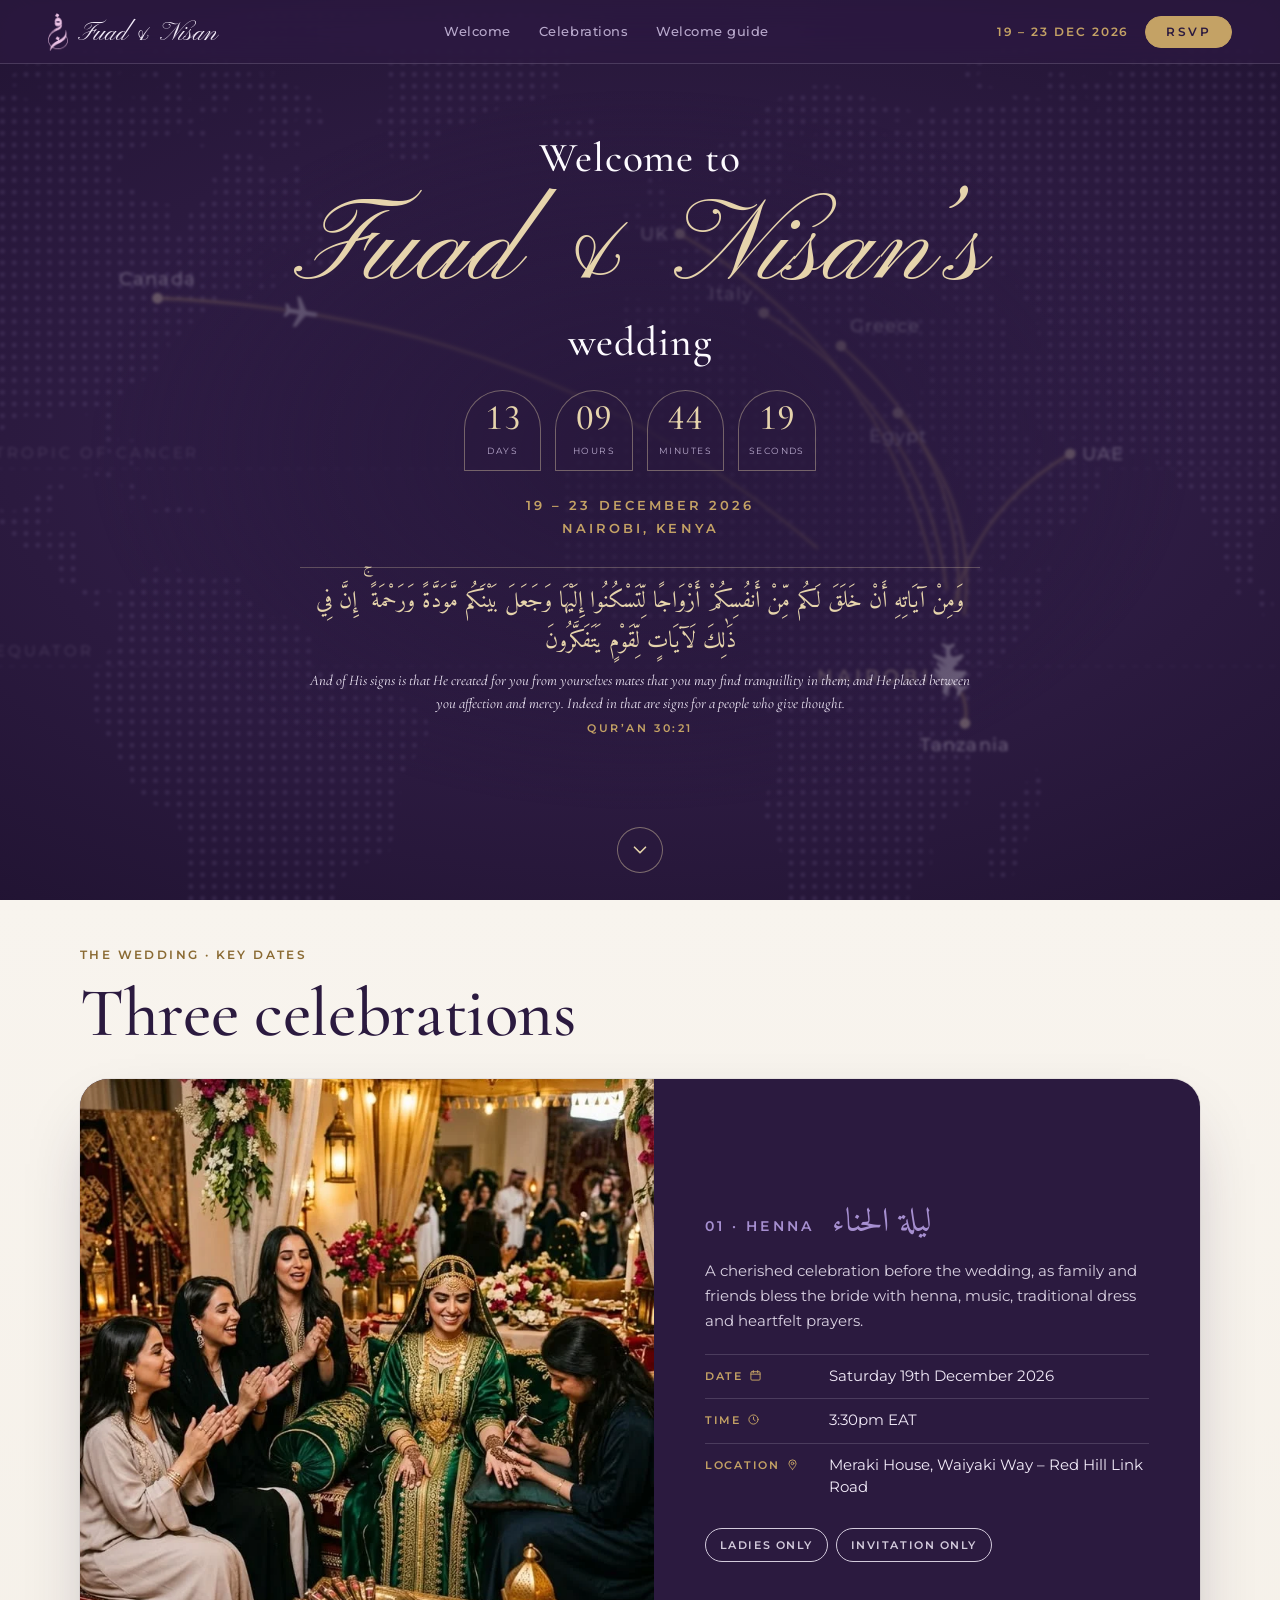
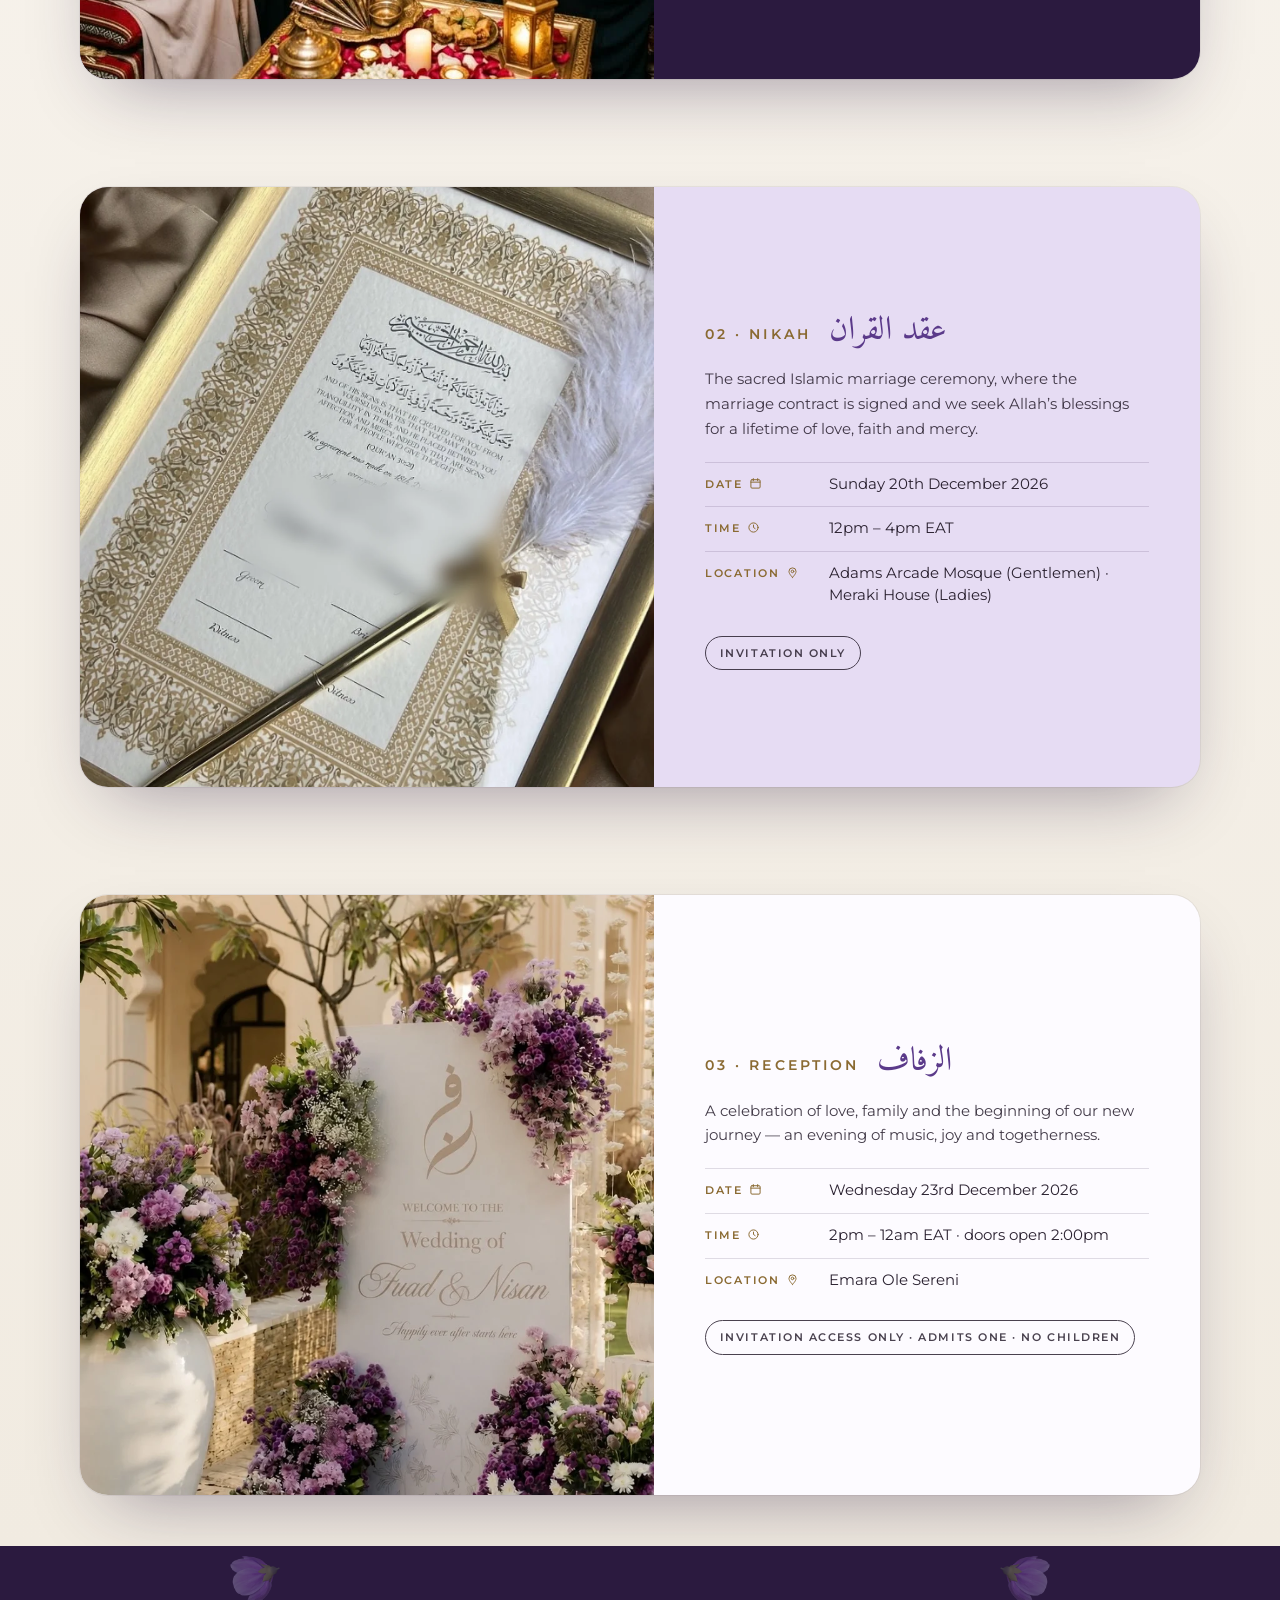
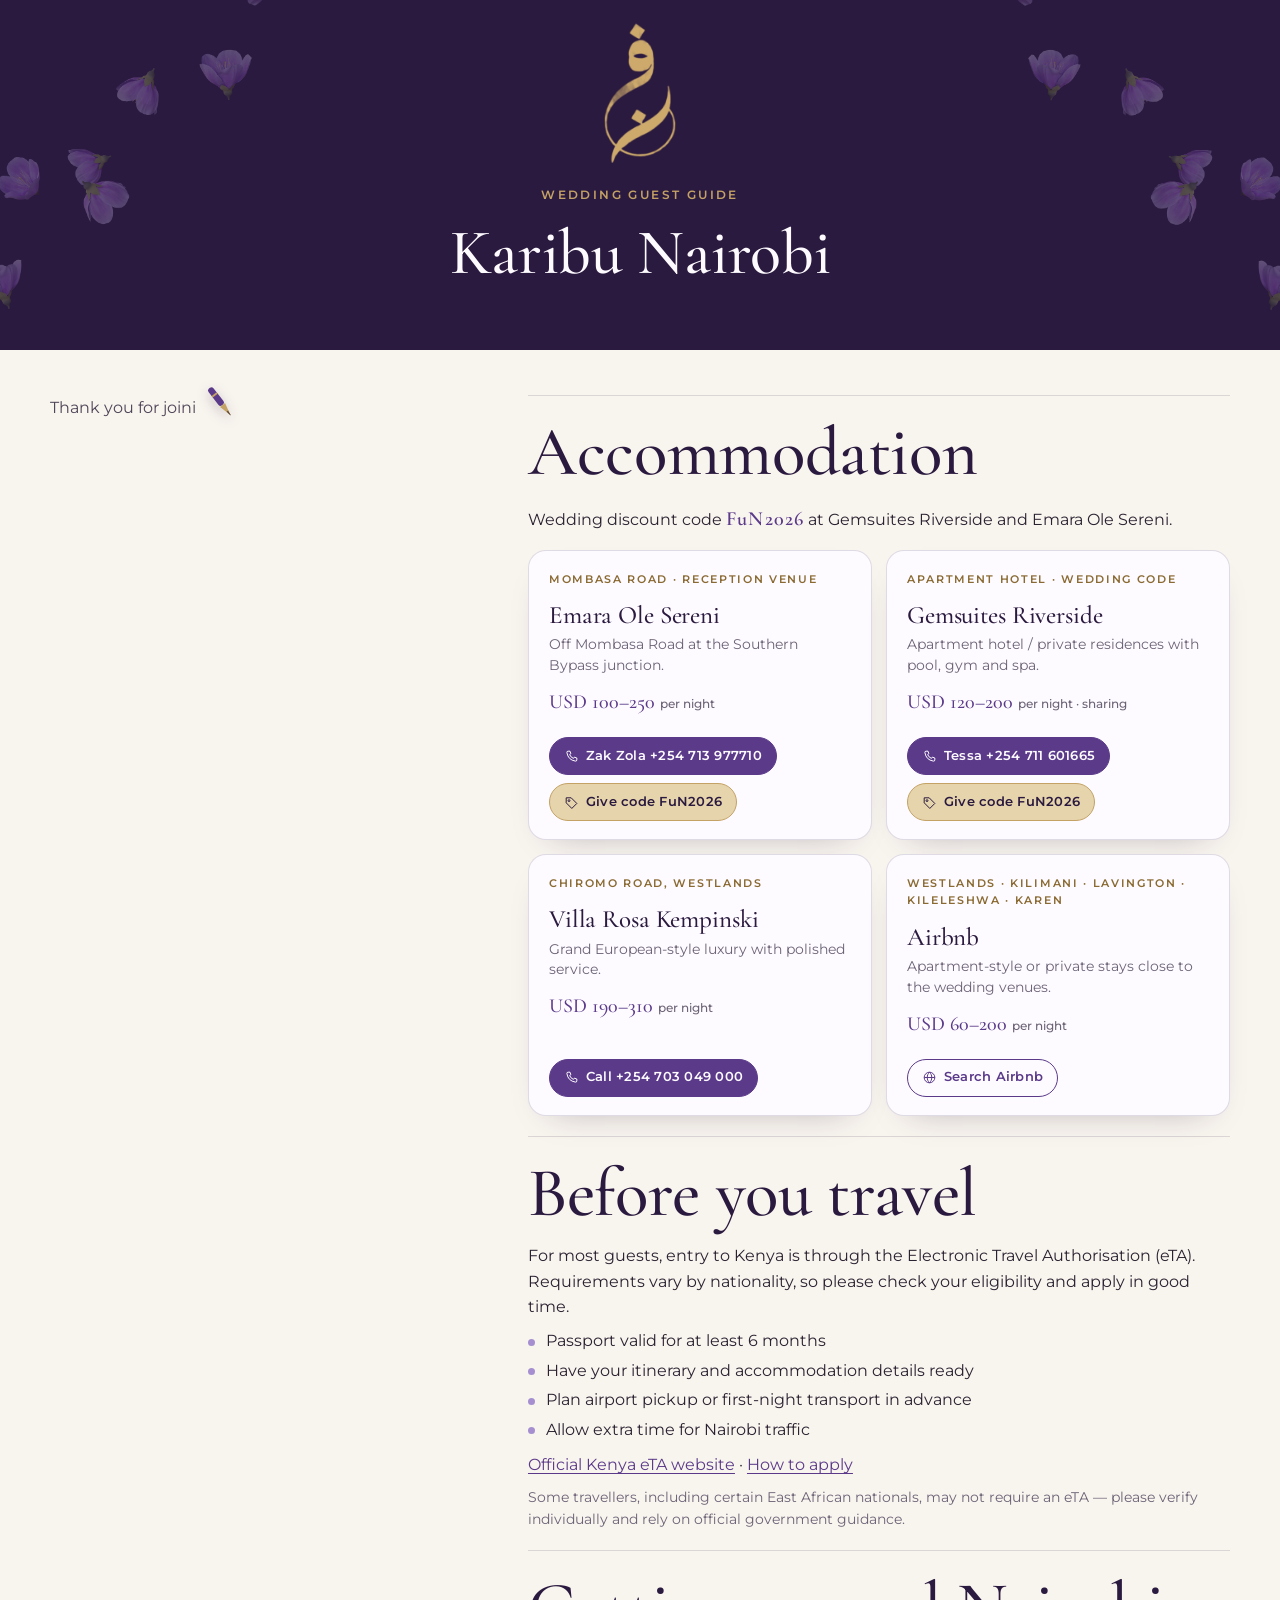
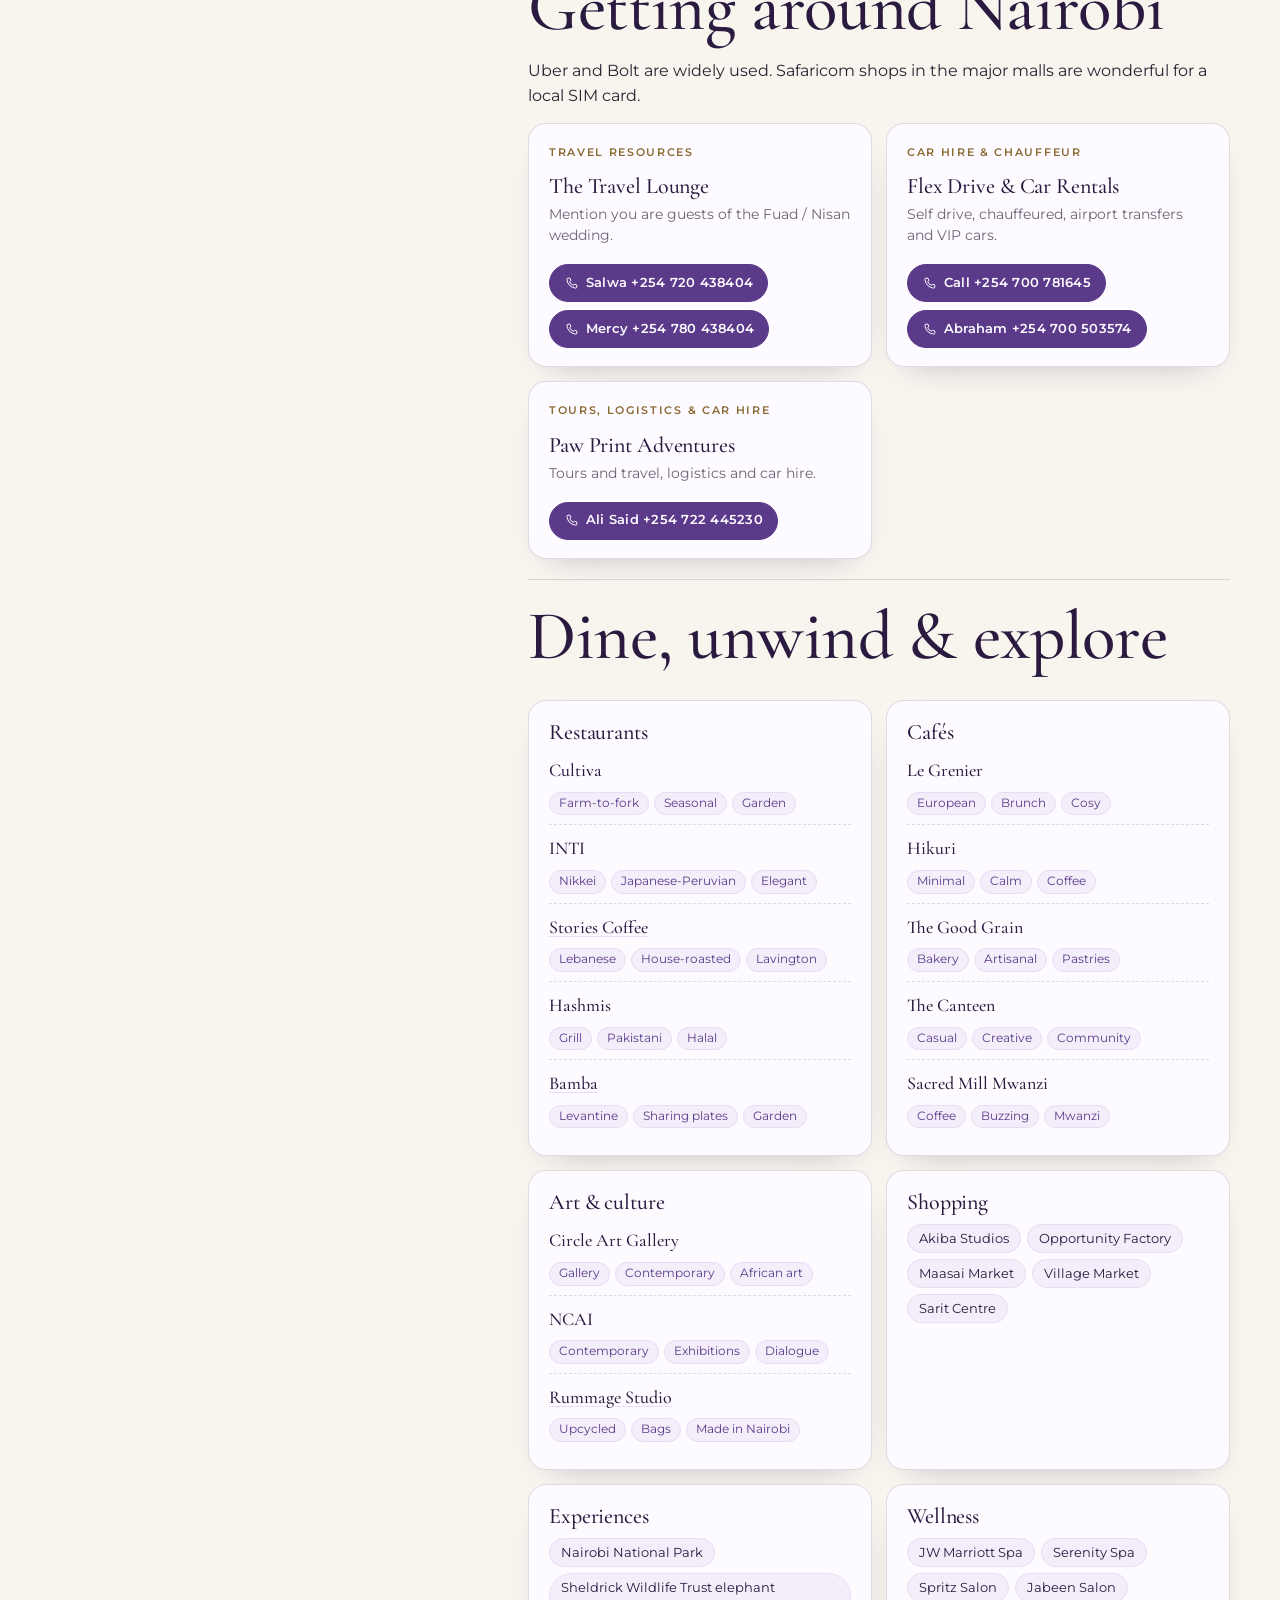
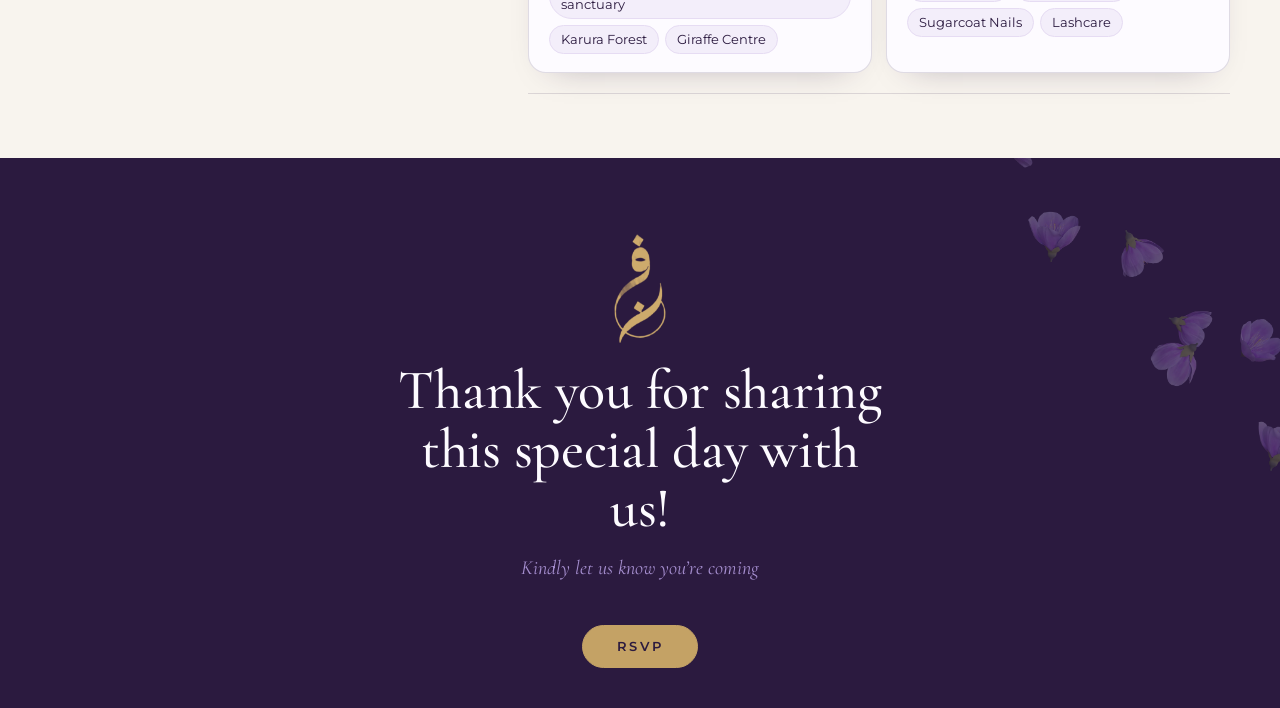
==== commit 4c33e058: "Reception copy: music, joy and togetherness Co-Authored-By: Claude Opus 5.5 <noreply@anthropic.com> " ====
--- a/index.html
+++ b/index.html
@@ -108,7 +108,7 @@
       <div class="card__img"><img src="/assets/img/event-reception.webp?v=2" alt="A floral welcome sign reading Welcome to the Wedding of Fuad &amp; Nisan, with the FN monogram, framed by lilac, violet and white flowers" width="1072" height="960" loading="lazy"></div>
       <div class="card__body">
         <h3 class="card__title"><span class="card__num">03 · Reception</span><span class="card__ar" lang="ar">الزفاف</span></h3>
-        <p class="card__desc">A celebration of love, family and the beginning of our new journey — delicious food, music and dancing.</p>
+        <p class="card__desc">A celebration of love, family and the beginning of our new journey — an evening of music, joy and togetherness.</p>
         <dl class="card__facts">
           <div><dt>Date<svg class="ic" viewBox="0 0 24 24" aria-hidden="true"><rect x="3.5" y="5" width="17" height="15.5" rx="2"/><path d="M3.5 9.5h17M8 3v4M16 3v4"/></svg></dt><dd>Wednesday 23rd December 2026</dd></div>
           <div><dt>Time<svg class="ic" viewBox="0 0 24 24" aria-hidden="true"><circle cx="12" cy="12" r="8.5"/><path d="M12 7.5V12l3 2"/></svg></dt><dd>2pm – 12am EAT · doors open 2:00pm</dd></div>
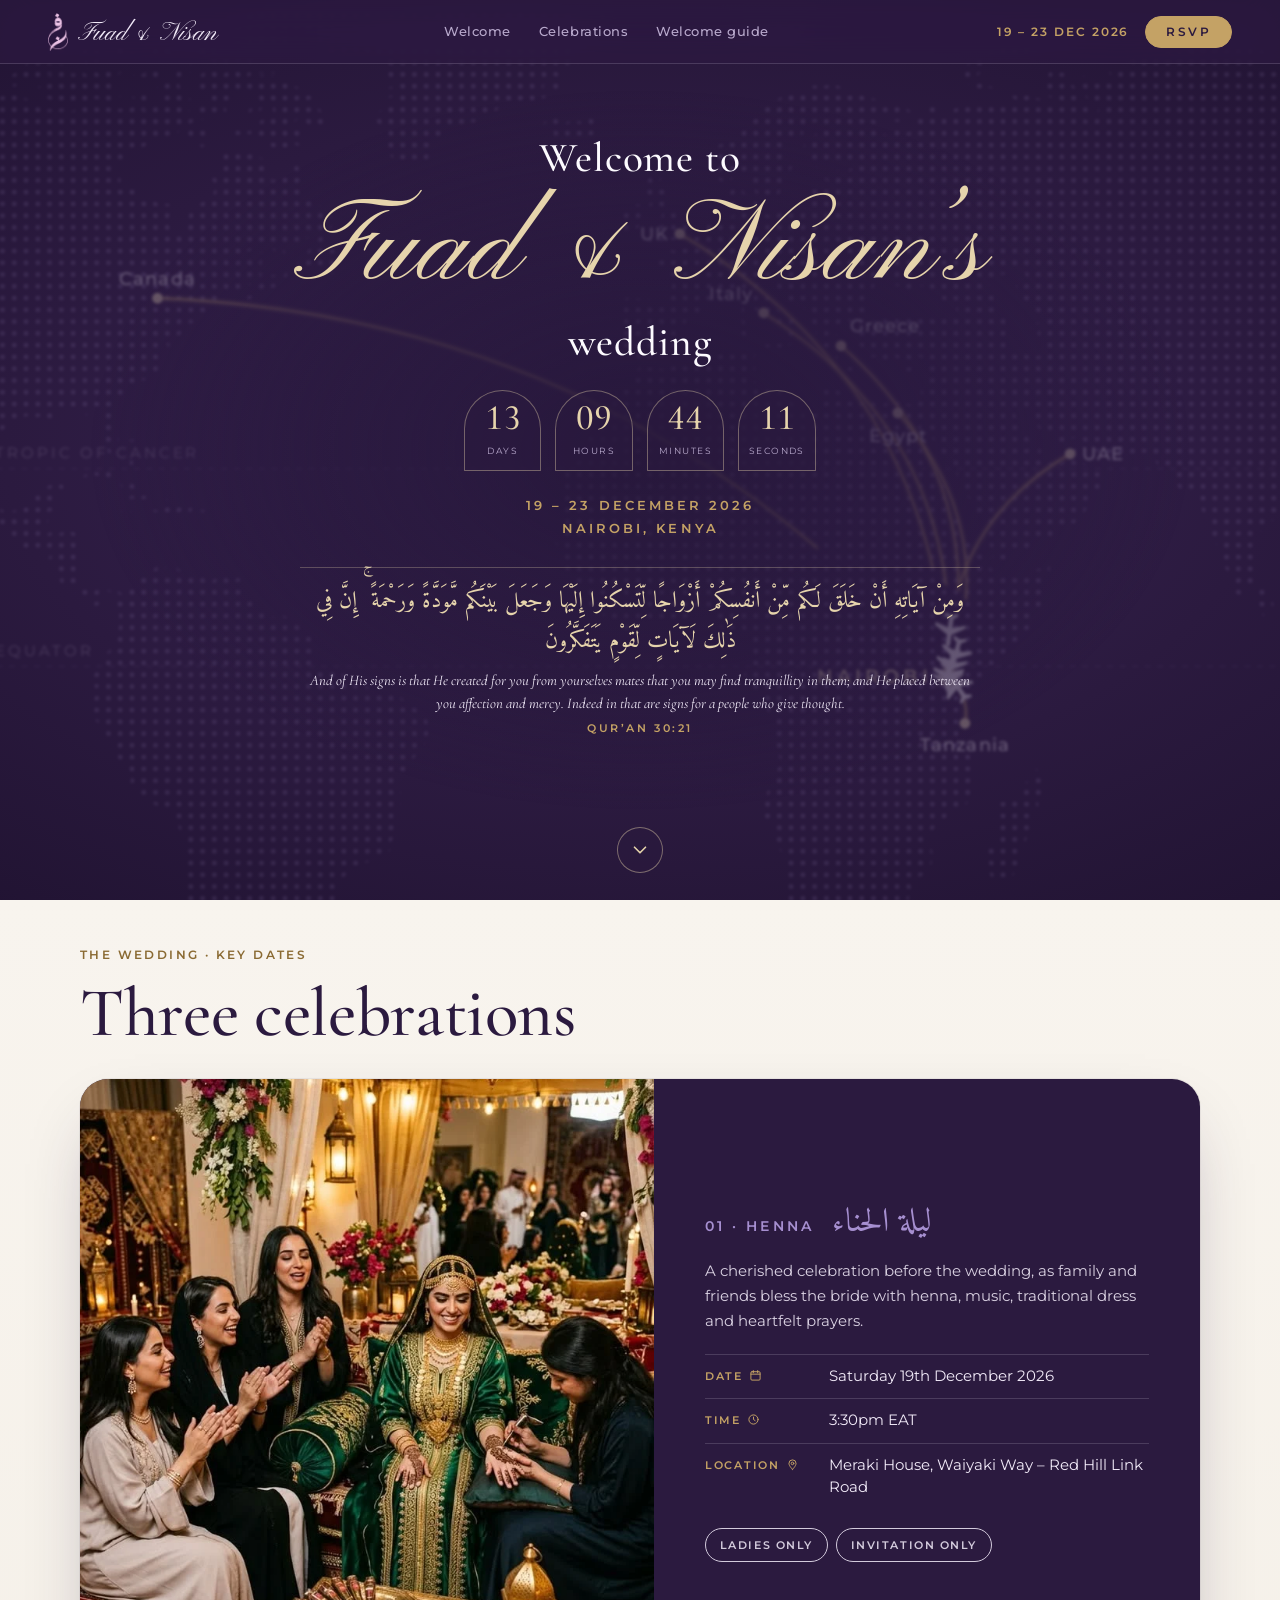
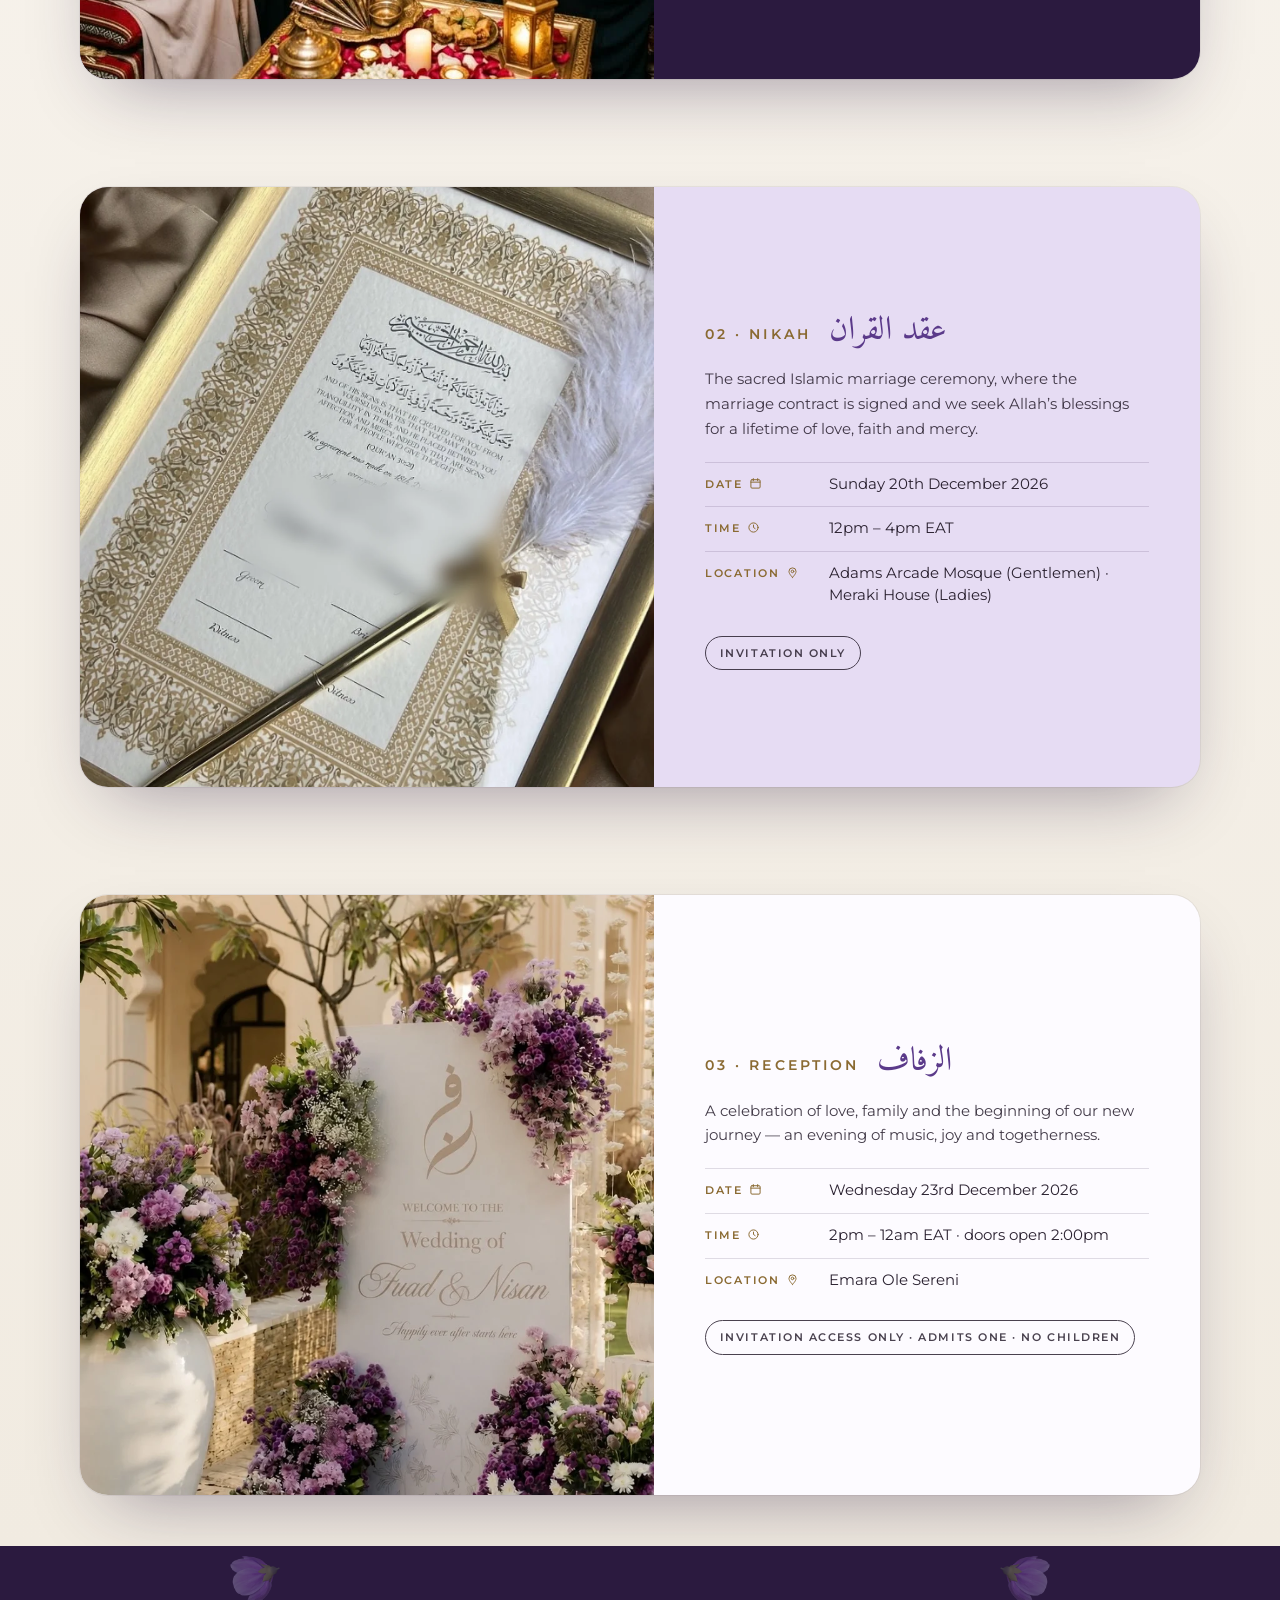
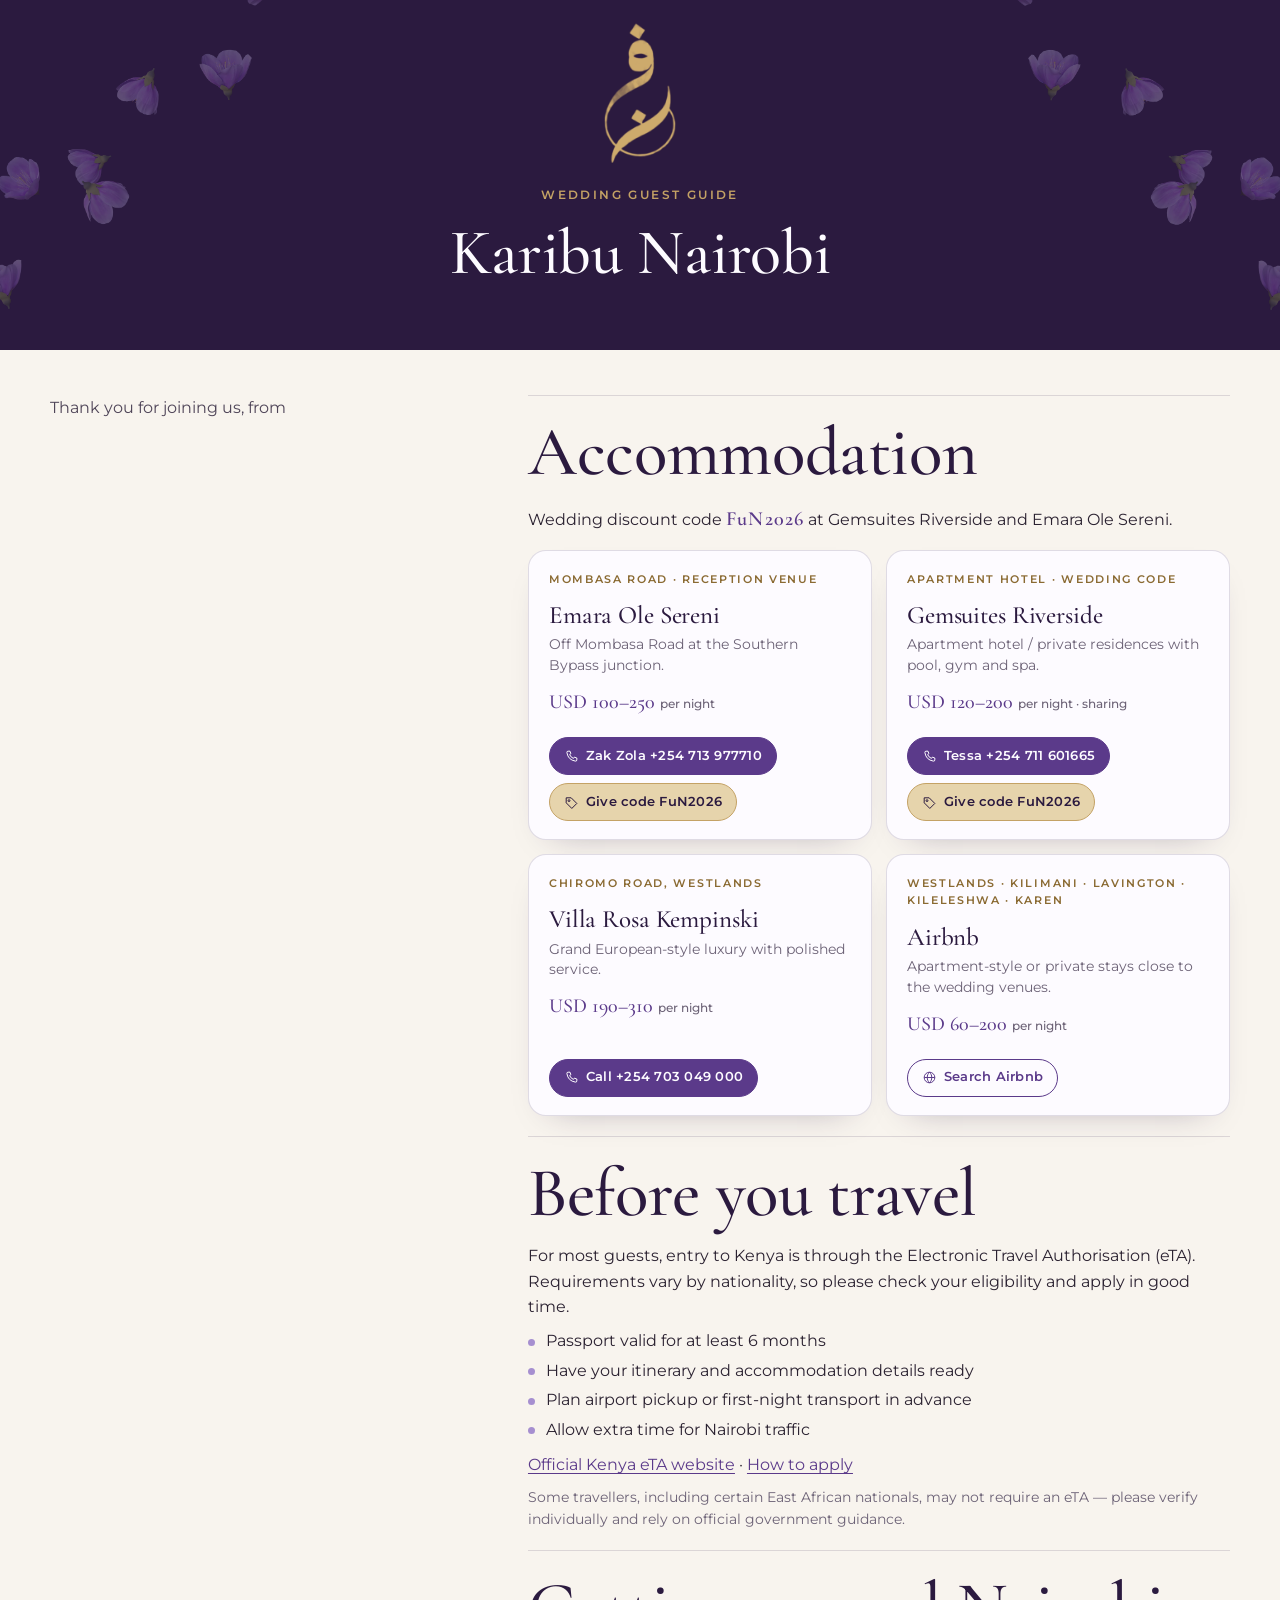
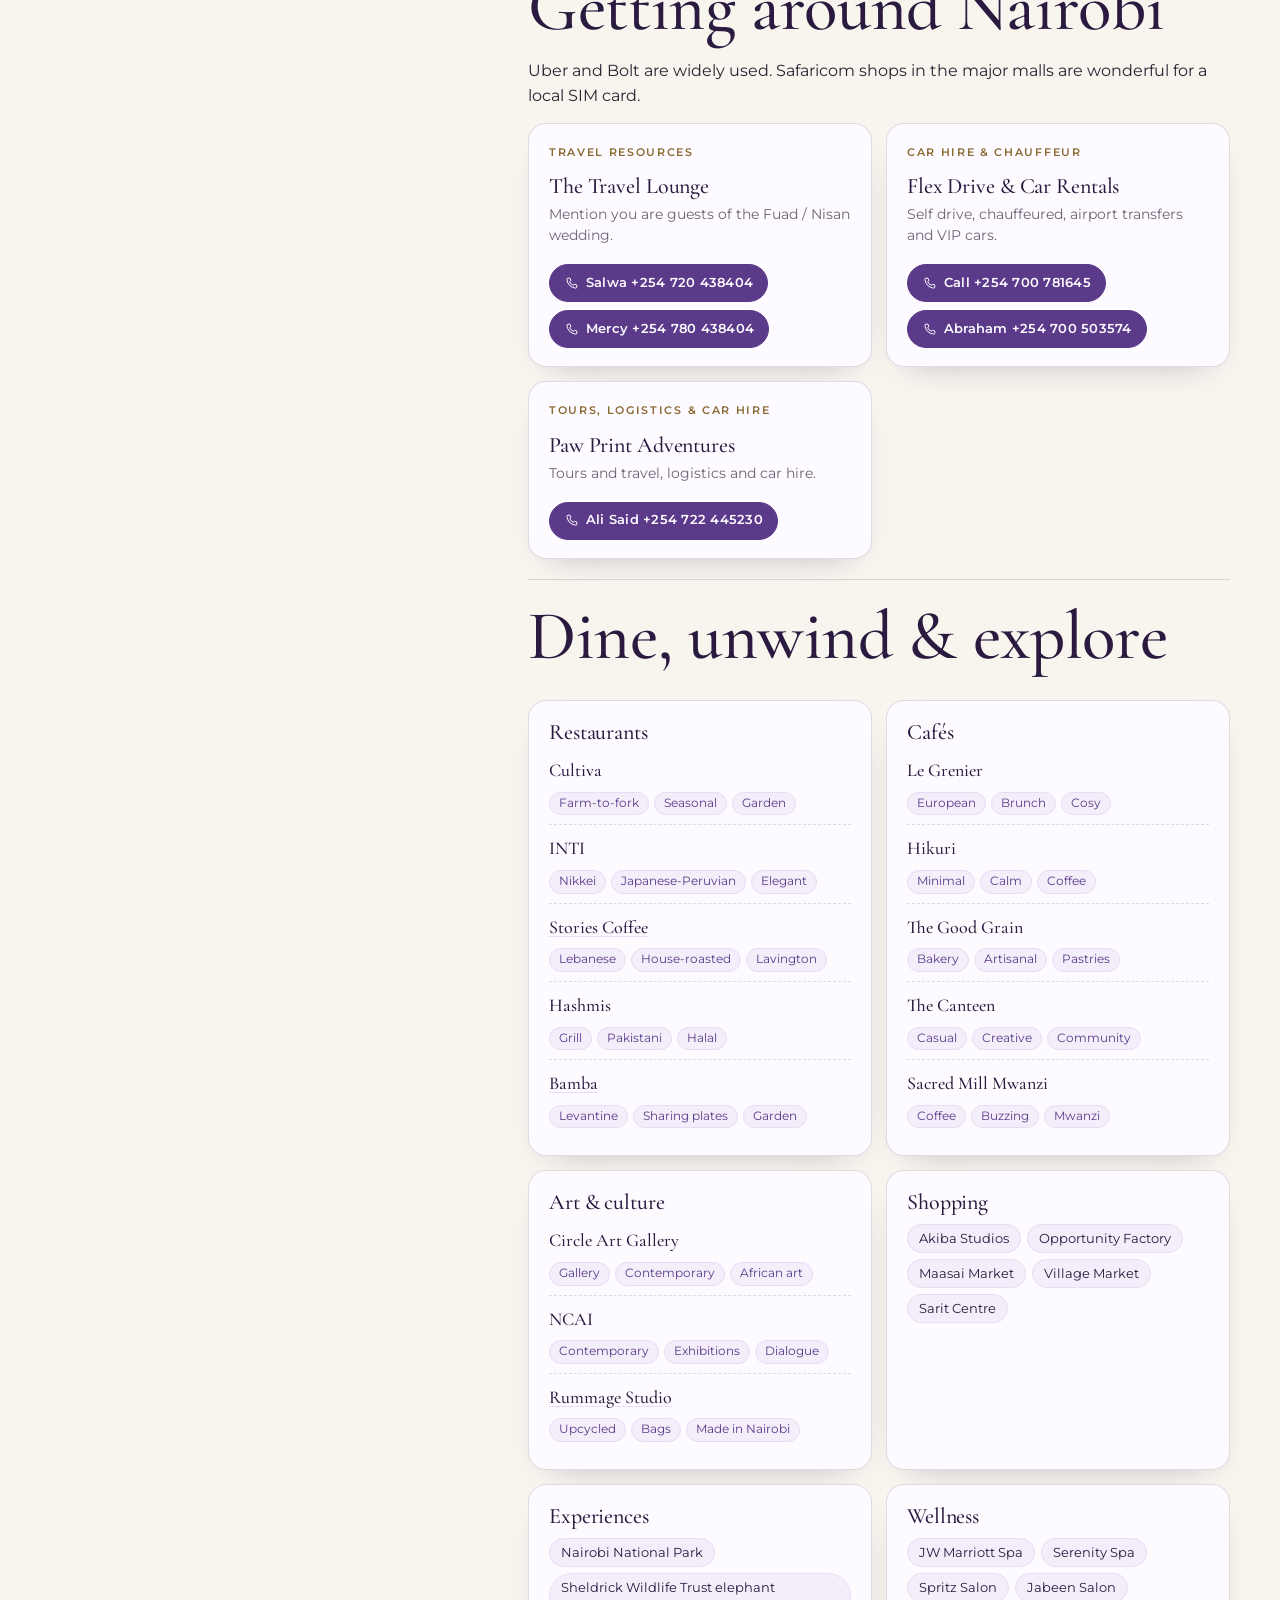
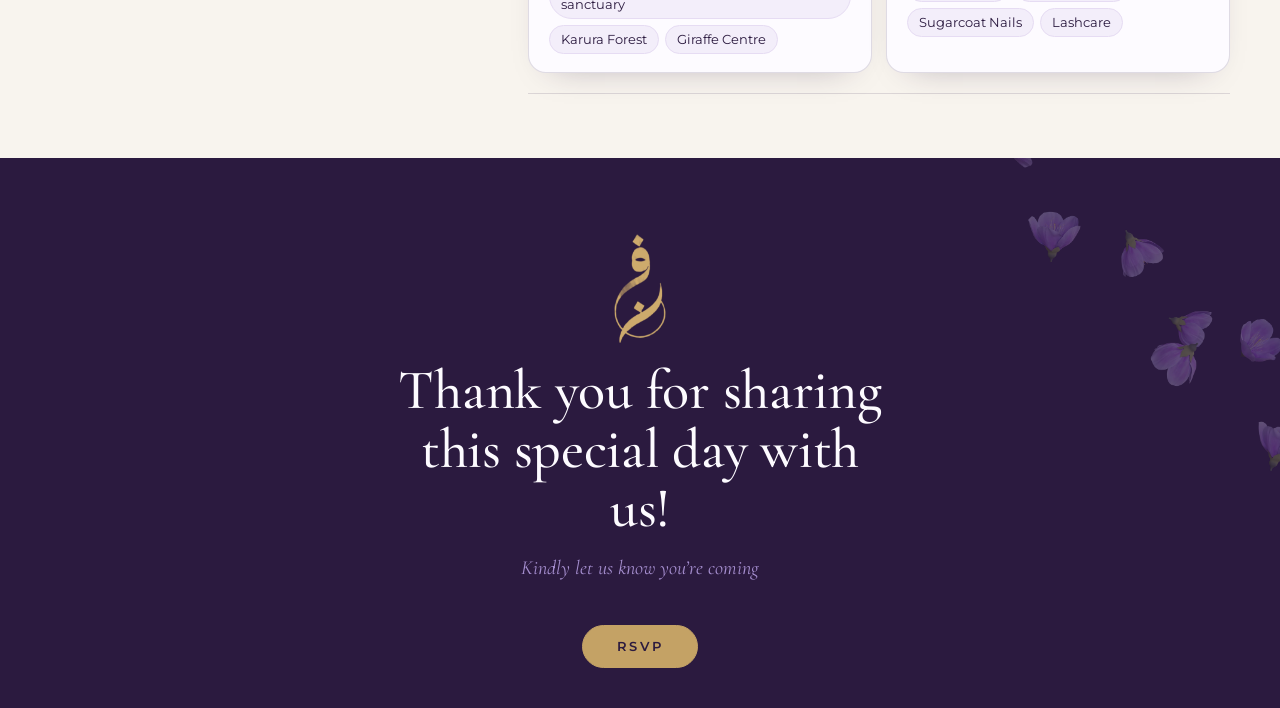
==== commit 87b7a99b: "Welcome letter: words fade in with golden sparkles (replaces pen) Co-Authored-By: Claude Opus 5.5 <n" ====
--- a/index.html
+++ b/index.html
@@ -18,7 +18,7 @@
 <link rel="preconnect" href="https://fonts.googleapis.com">
 <link rel="preconnect" href="https://fonts.gstatic.com" crossorigin>
 <link rel="stylesheet" href="https://fonts.googleapis.com/css2?family=Amiri:wght@400;700&family=Cormorant+Garamond:ital,wght@0,400;0,500;0,600;1,400;1,500&family=Montserrat:wght@300;400;500;600&family=Pinyon+Script&display=swap">
-<link rel="stylesheet" href="/assets/css/site.css?v=45">
+<link rel="stylesheet" href="/assets/css/site.css?v=46">
 <script>document.documentElement.classList.add('js')</script>
 </head>
 <body>
@@ -134,7 +134,6 @@
   </div>
   <div class="guide__wrap">
     <div class="guide__intro letter rv" data-write>
-      <svg class="pen" viewBox="0 0 64 64" aria-hidden="true"><g transform="rotate(-38 32 32)"><rect x="27" y="2" width="10" height="34" rx="4" fill="#5b3a8a"/><rect x="27" y="14" width="10" height="3" fill="#c4a265"/><path d="M27 36h10l-3 12h-4z" fill="#c4a265"/><path d="M30 48h4l-2 10z" fill="#8a6a32"/><path d="M32 49v7" stroke="#2b1a3f" stroke-width=".8"/></g></svg>
       <p>Thank you for joining us, from near and far, to celebrate our wedding. It truly means the world to have you with us.</p>
       <p>To make your time in Nairobi as easy as possible, we have put together this guide. Inside you will find what we have planned, how to RSVP, and our recommended hotels, restaurants and ways to get around, complete with the discount codes and contact details we have arranged for you.</p>
       <p class="sign">With love, the Abdulkaders</p>
@@ -299,6 +298,6 @@
 </div>
 
 <div class="toast" role="status" aria-live="polite"></div>
-<script src="/assets/js/site.js?v=45" defer></script>
+<script src="/assets/js/site.js?v=46" defer></script>
 </body>
 </html>
--- a/assets/css/site.css
+++ b/assets/css/site.css
@@ -476,14 +476,24 @@
 .card__title .card__ar { font-family: var(--arabic); font-weight: 400; font-size: clamp(28px, 2.6vw, 38px); line-height: 1.3; color: var(--lavender); }
 .card--nikah .card__title .card__ar, .card--reception .card__title .card__ar { color: var(--violet); }
 
-/* Welcome letter, written out by a pen (original fonts kept) */
-.letter .ch { opacity: 0; transition: opacity .18s linear; }
-.letter .ch.on { opacity: 1; }
-.letter .w { white-space: nowrap; }
-.pen { position: absolute; left: 0; top: 0; width: 40px; height: 40px; z-index: 3; pointer-events: none; opacity: 0;
-  transform: translate(-6px, -34px); transition: opacity .4s ease; filter: drop-shadow(0 4px 6px rgba(43, 26, 63, .25)); }
-.letter.writing .pen { opacity: 1; }
-@media (prefers-reduced-motion: reduce) { .letter .ch { opacity: 1; transition: none; } .pen { display: none; } }
+/* Welcome letter: each word fades in with a golden sparkle */
+.letter .w { display: inline-block; opacity: 0; filter: blur(5px); transform: translateY(5px);
+  transition: opacity .9s ease, filter .9s ease, transform .9s ease; }
+.letter .w.on { opacity: 1; filter: none; transform: none; animation: glint 1.6s ease-out; }
+@keyframes glint {
+  0%   { color: var(--gold); text-shadow: 0 0 14px rgba(230, 212, 172, .95), 0 0 4px rgba(196, 162, 101, .8); }
+  100% { text-shadow: 0 0 0 rgba(230, 212, 172, 0); }
+}
+.letter .spark { position: absolute; z-index: 3; width: 20px; height: 20px; margin: -10px 0 0 -10px; pointer-events: none;
+  background: radial-gradient(circle, #fffdf6 0 12%, #e8c97e 28%, #b8913f 62%);
+  clip-path: polygon(50% 0, 61% 39%, 100% 50%, 61% 61%, 50% 100%, 39% 61%, 0 50%, 39% 39%);
+  transform: scale(0) rotate(0deg); animation: sparkle 1.1s ease-out forwards; filter: drop-shadow(0 0 3px rgba(230, 212, 172, .9)); }
+@keyframes sparkle {
+  0%   { transform: scale(0) rotate(0deg); opacity: 0; }
+  35%  { transform: scale(var(--s, 1)) rotate(70deg); opacity: 1; }
+  100% { transform: scale(0) rotate(160deg); opacity: 0; }
+}
+@media (prefers-reduced-motion: reduce) { .letter .w { opacity: 1; filter: none; transform: none; transition: none; } .letter .spark { display: none; } }
 /* phones: the letter is its own section, clearly separated from Accommodation */
 @media (max-width: 900px) {
   .guide__wrap { gap: 0; }
@@ -587,3 +597,5 @@
 .phone input:focus { outline: none; border-color: var(--violet); box-shadow: 0 0 0 3px rgba(91, 58, 138, .15); }
 .phone input[aria-invalid="true"] { border-color: #b4465a; }
 @media (max-width: 380px) { .phone { grid-template-columns: minmax(0, 120px) minmax(0, 1fr); } }
+/* keep sparkles anchored to the letter when it isn't sticky */
+@media (max-width: 900px) { .guide__intro.letter { position: relative; top: auto; } }
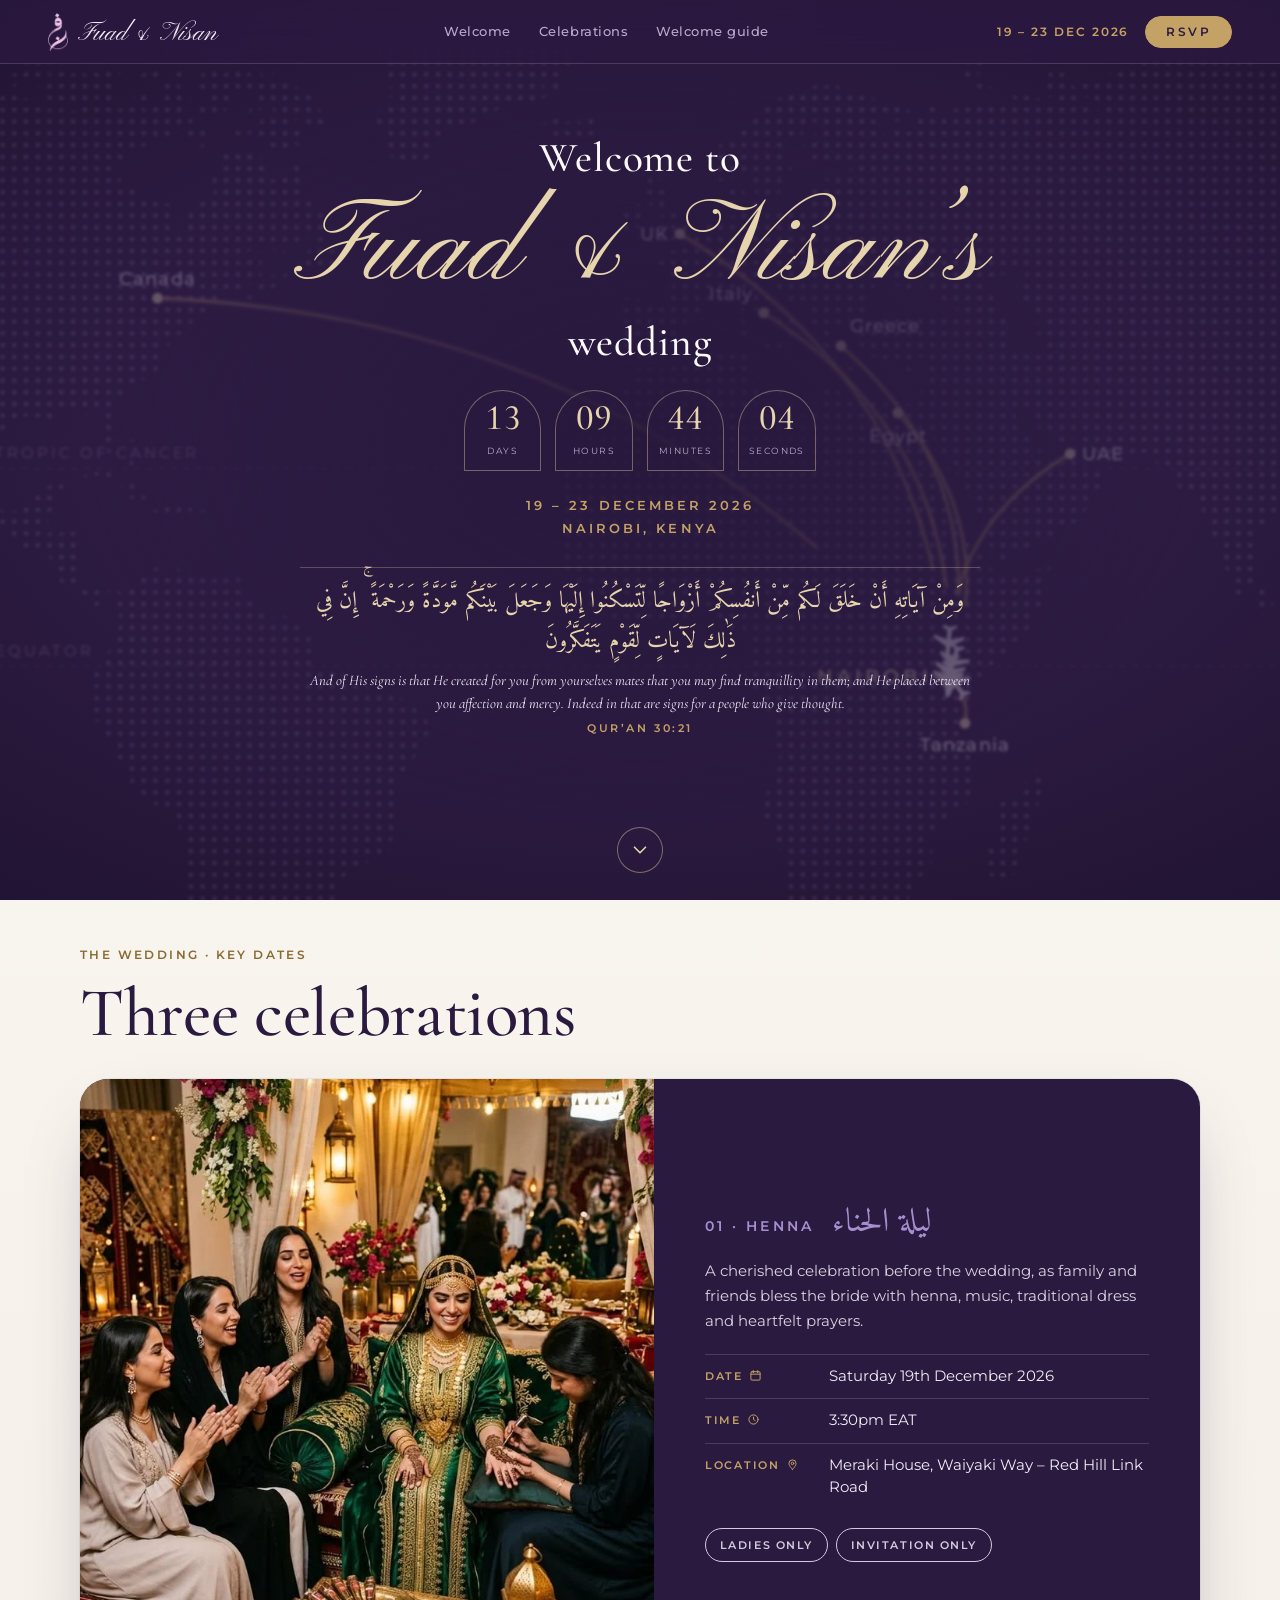
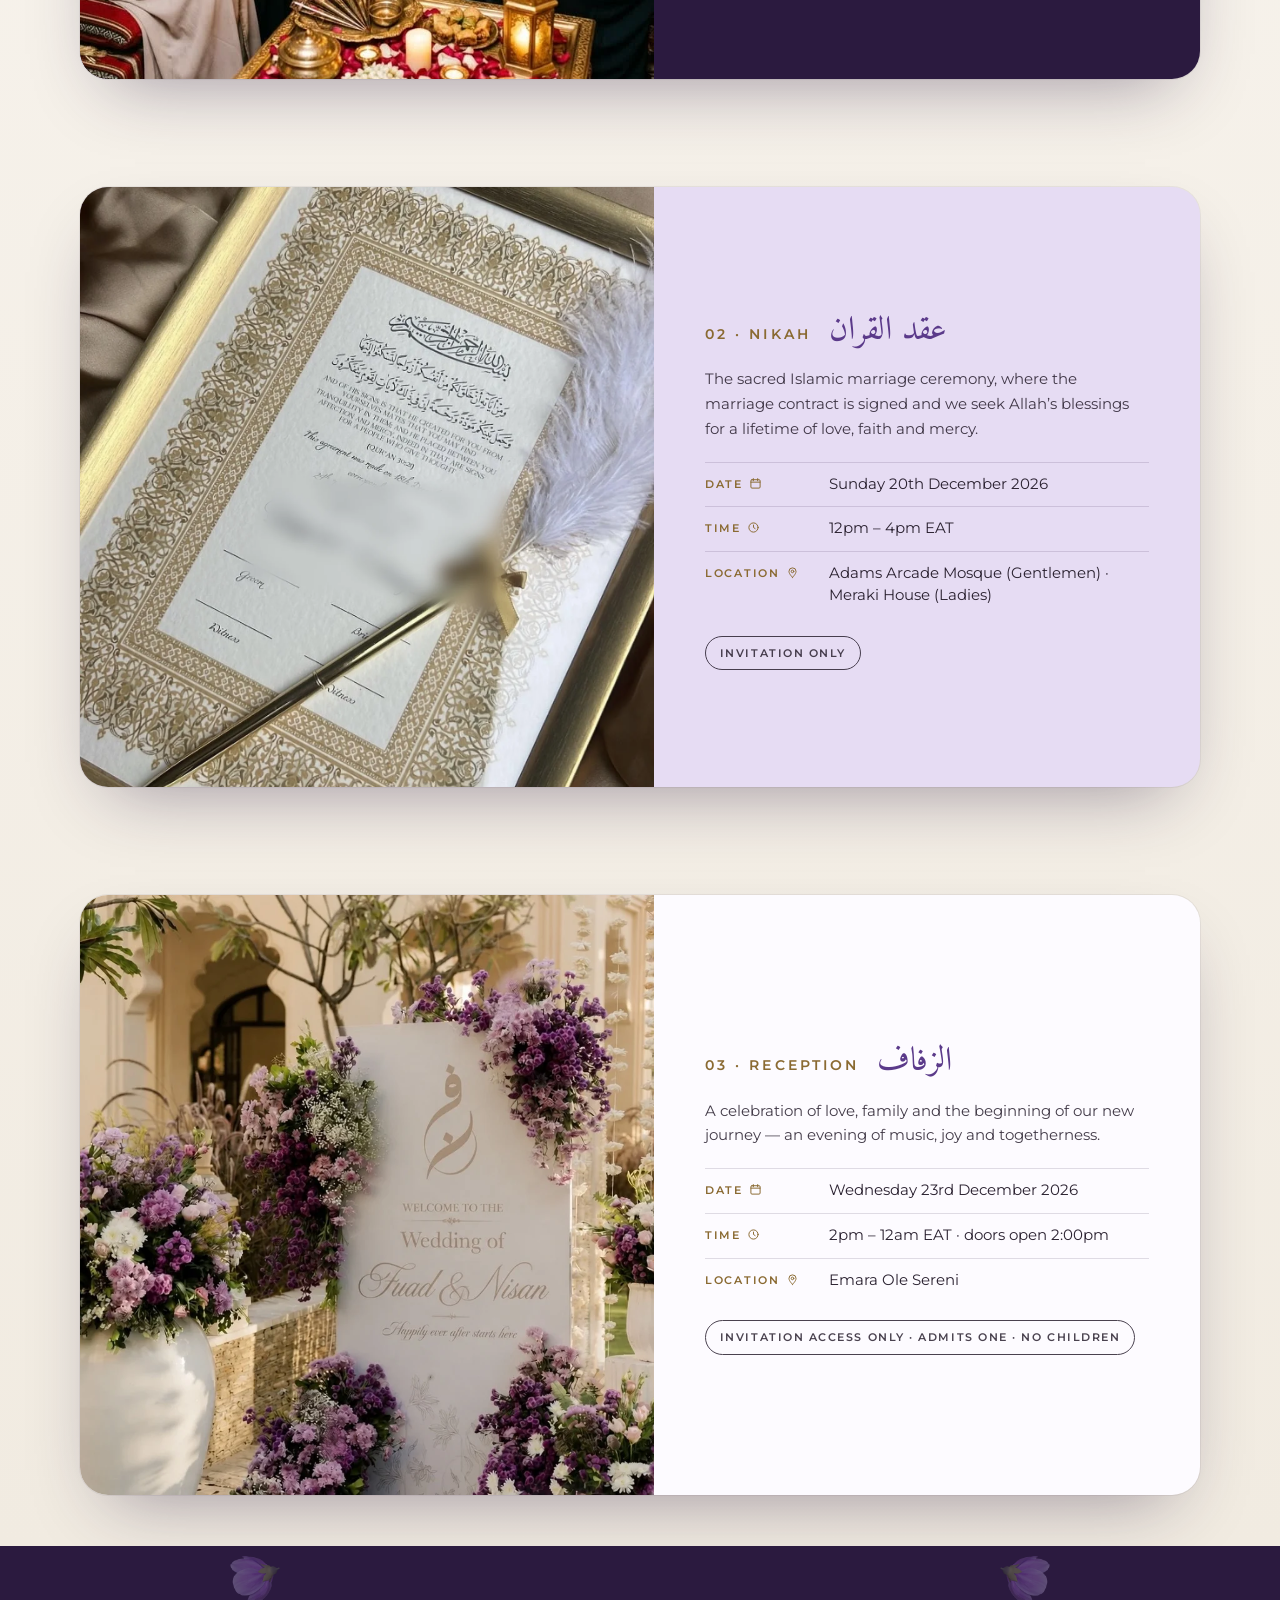
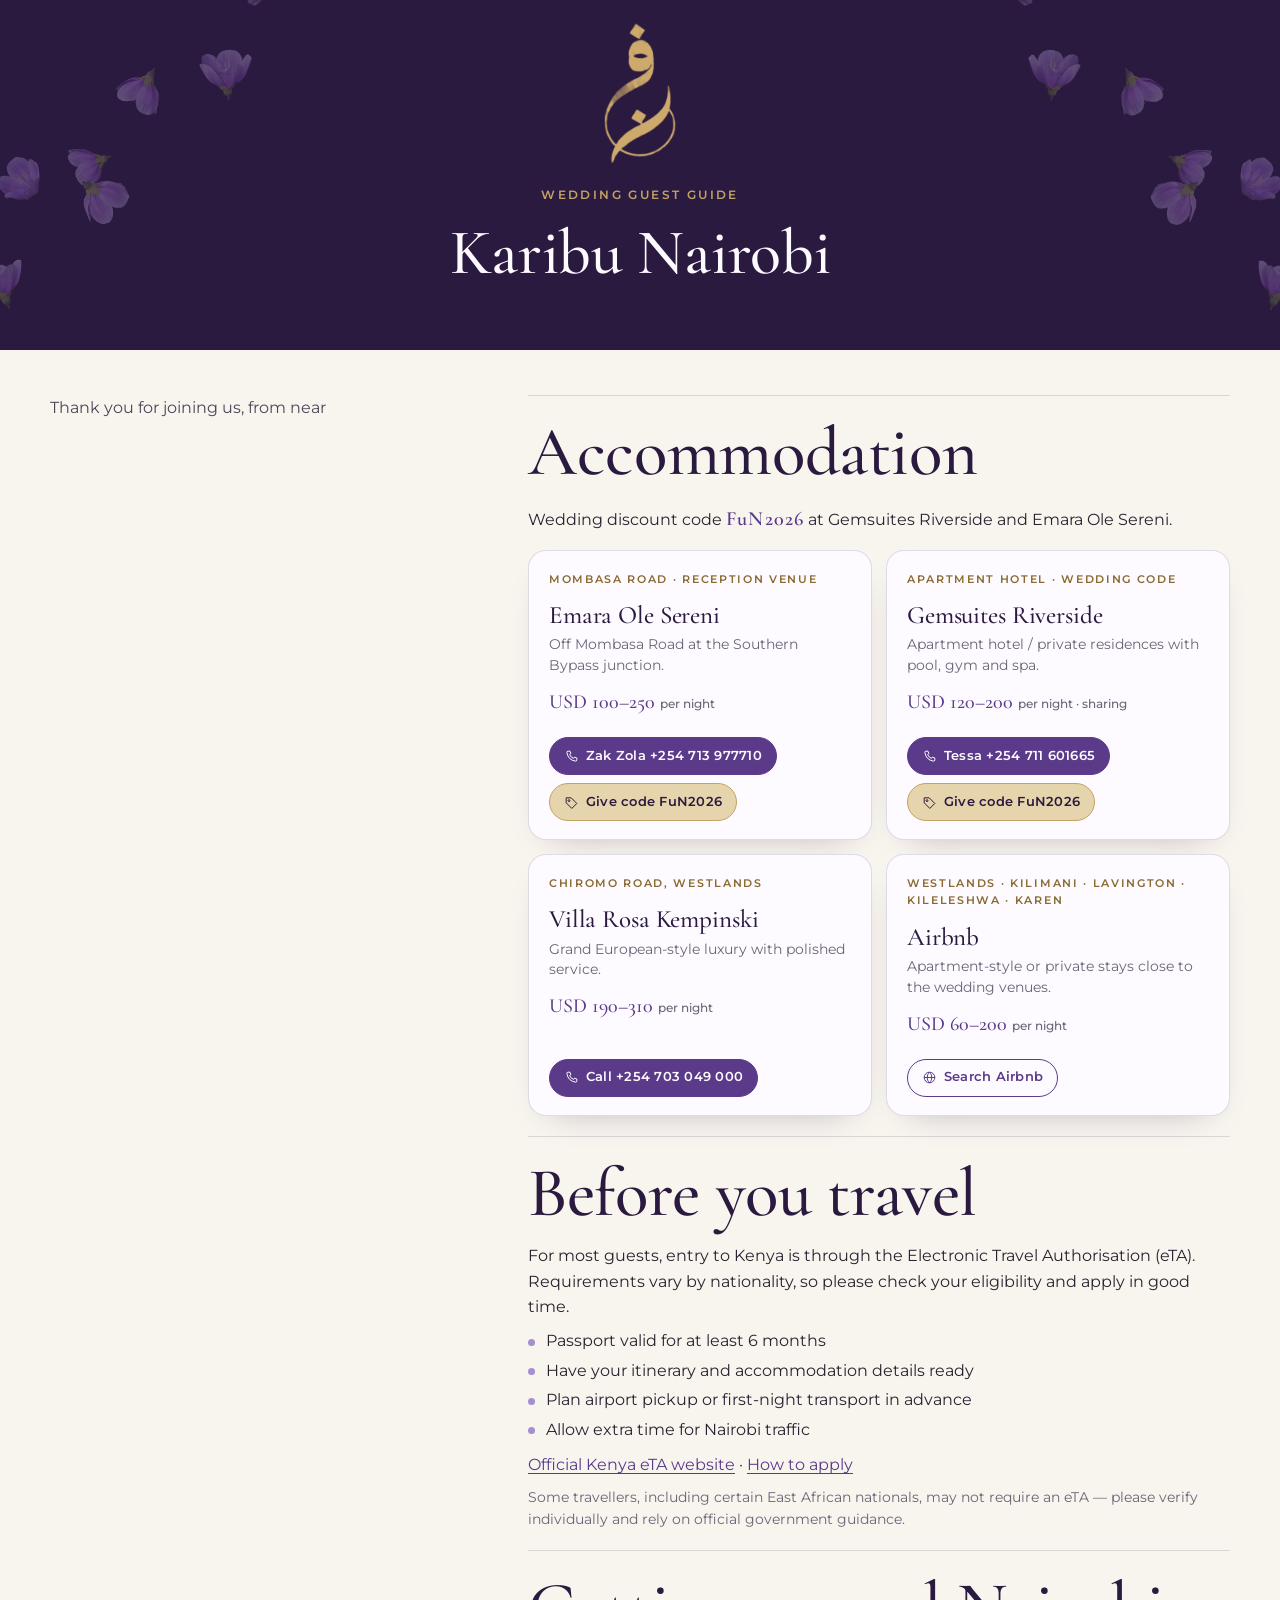
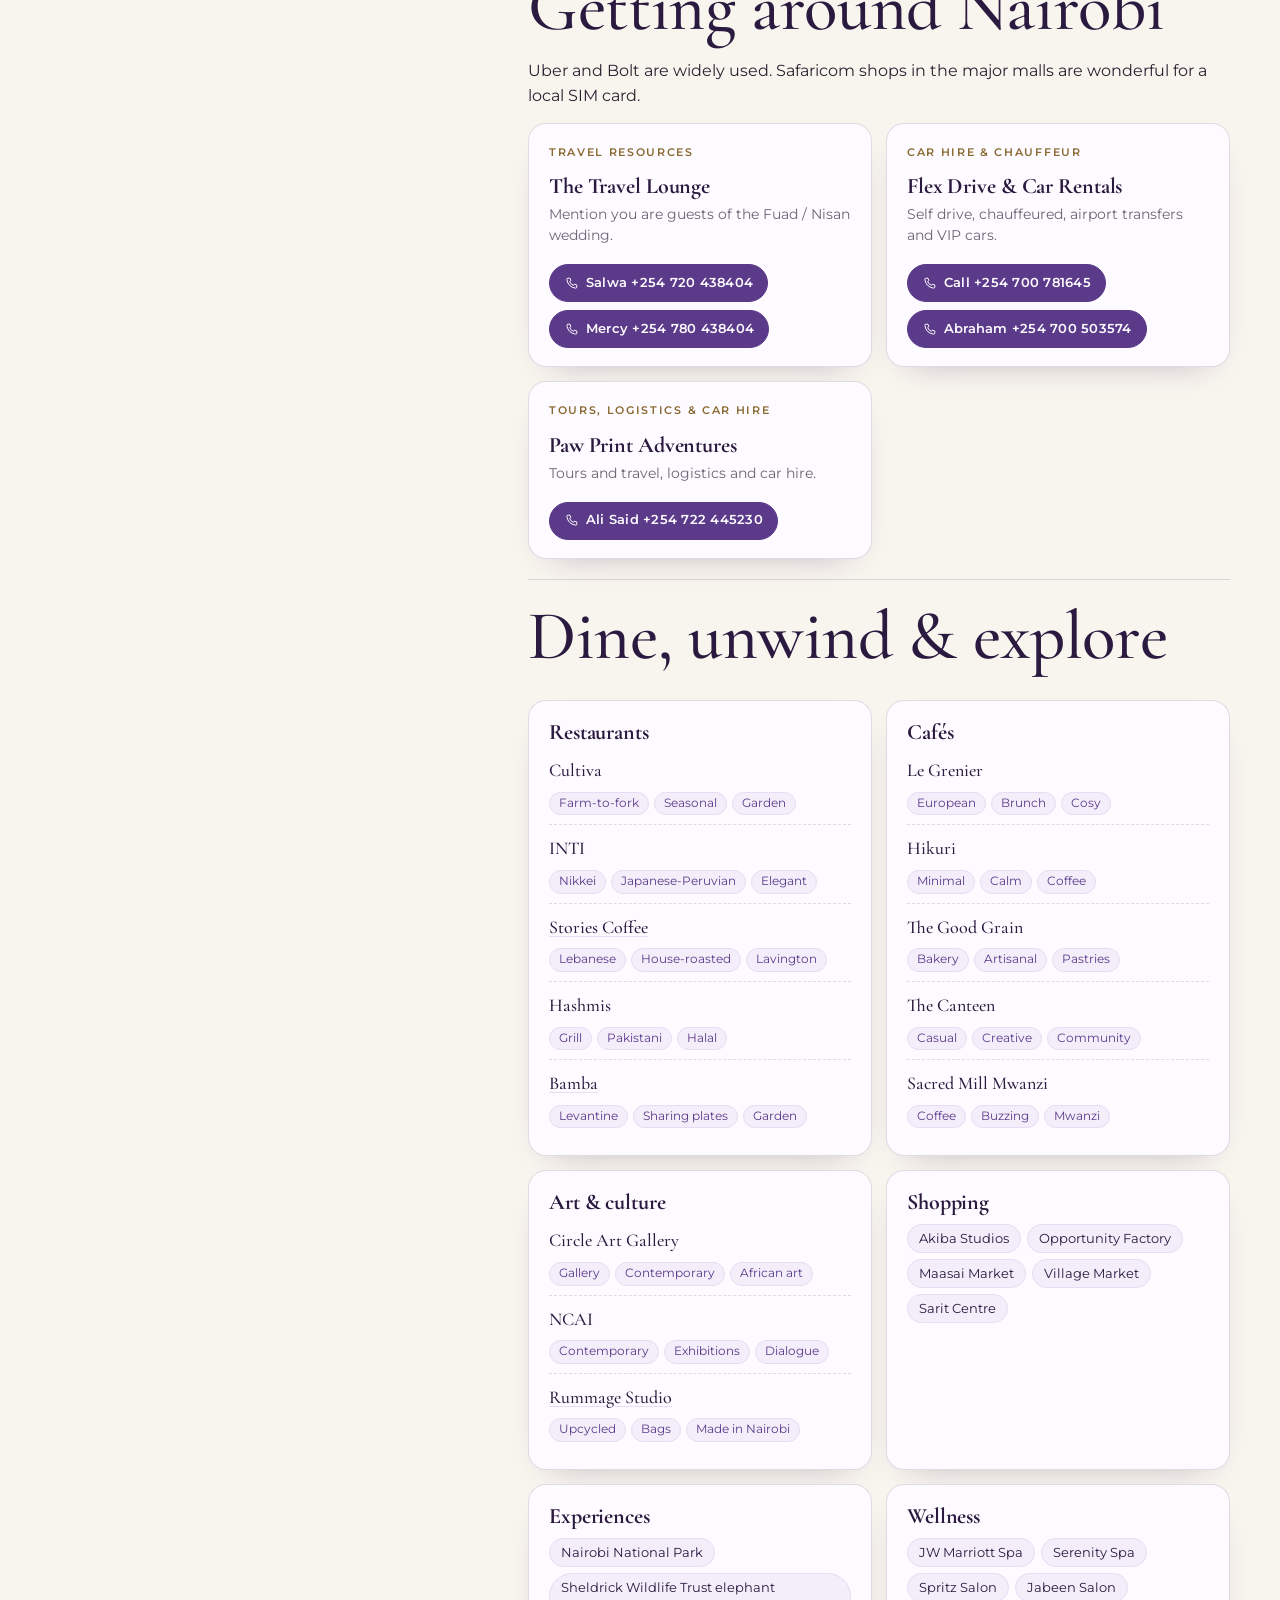
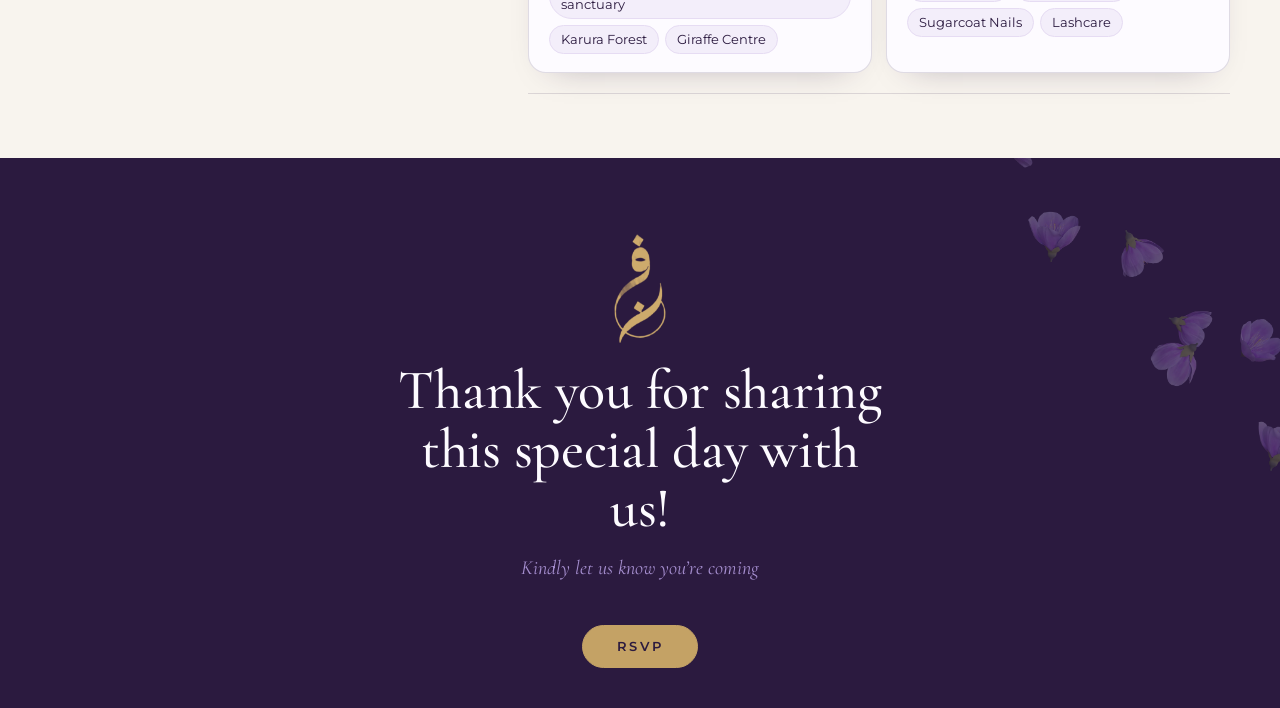
==== commit c2fa3a09: "Bold category titles in Dine, unwind & explore Co-Authored-By: Claude Opus 5.5 <noreply@anthropic.co" ====
--- a/index.html
+++ b/index.html
@@ -18,7 +18,7 @@
 <link rel="preconnect" href="https://fonts.googleapis.com">
 <link rel="preconnect" href="https://fonts.gstatic.com" crossorigin>
 <link rel="stylesheet" href="https://fonts.googleapis.com/css2?family=Amiri:wght@400;700&family=Cormorant+Garamond:ital,wght@0,400;0,500;0,600;1,400;1,500&family=Montserrat:wght@300;400;500;600&family=Pinyon+Script&display=swap">
-<link rel="stylesheet" href="/assets/css/site.css?v=46">
+<link rel="stylesheet" href="/assets/css/site.css?v=47">
 <script>document.documentElement.classList.add('js')</script>
 </head>
 <body>
--- a/assets/css/site.css
+++ b/assets/css/site.css
@@ -507,7 +507,7 @@
 .lines__big h2.lines__k { margin: 0; padding: 0; font-family: var(--serif); font-weight: 500; font-size: clamp(40px, 5.4vw, 72px); letter-spacing: -.005em; line-height: 1.05; color: var(--ink); }
 
 /* small cards for transport and Nairobi picks */
-.hotel--sm .hotel__name { font-size: 22px; }
+.hotel--sm .hotel__name { font-size: 22px; font-weight: 700; }
 .picks { list-style: none; margin: 4px 0 0; padding: 0; display: flex; flex-wrap: wrap; gap: 6px; }
 .picks li { padding: 5px 11px; border-radius: 999px; background: var(--lilac-2); border: 1px solid var(--lilac); font-size: 13px; color: var(--ink); line-height: 1.3; }
 
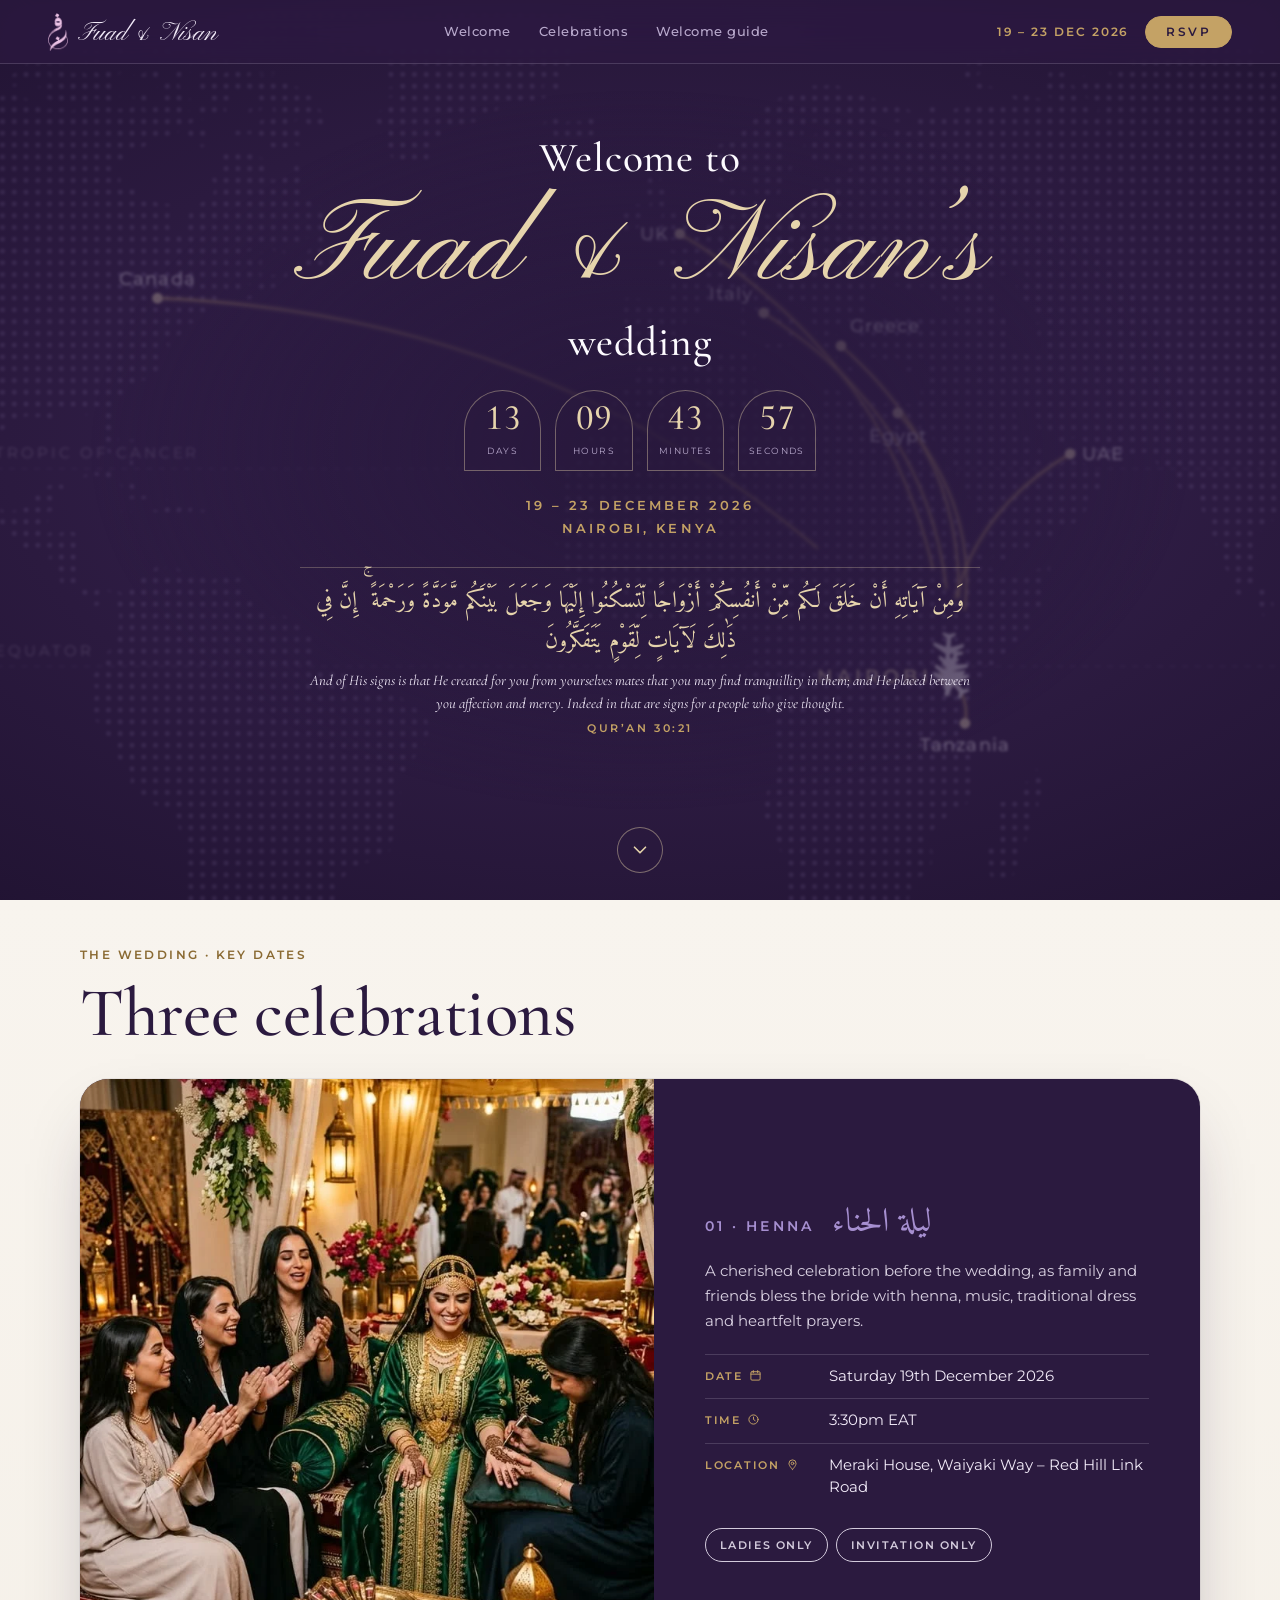
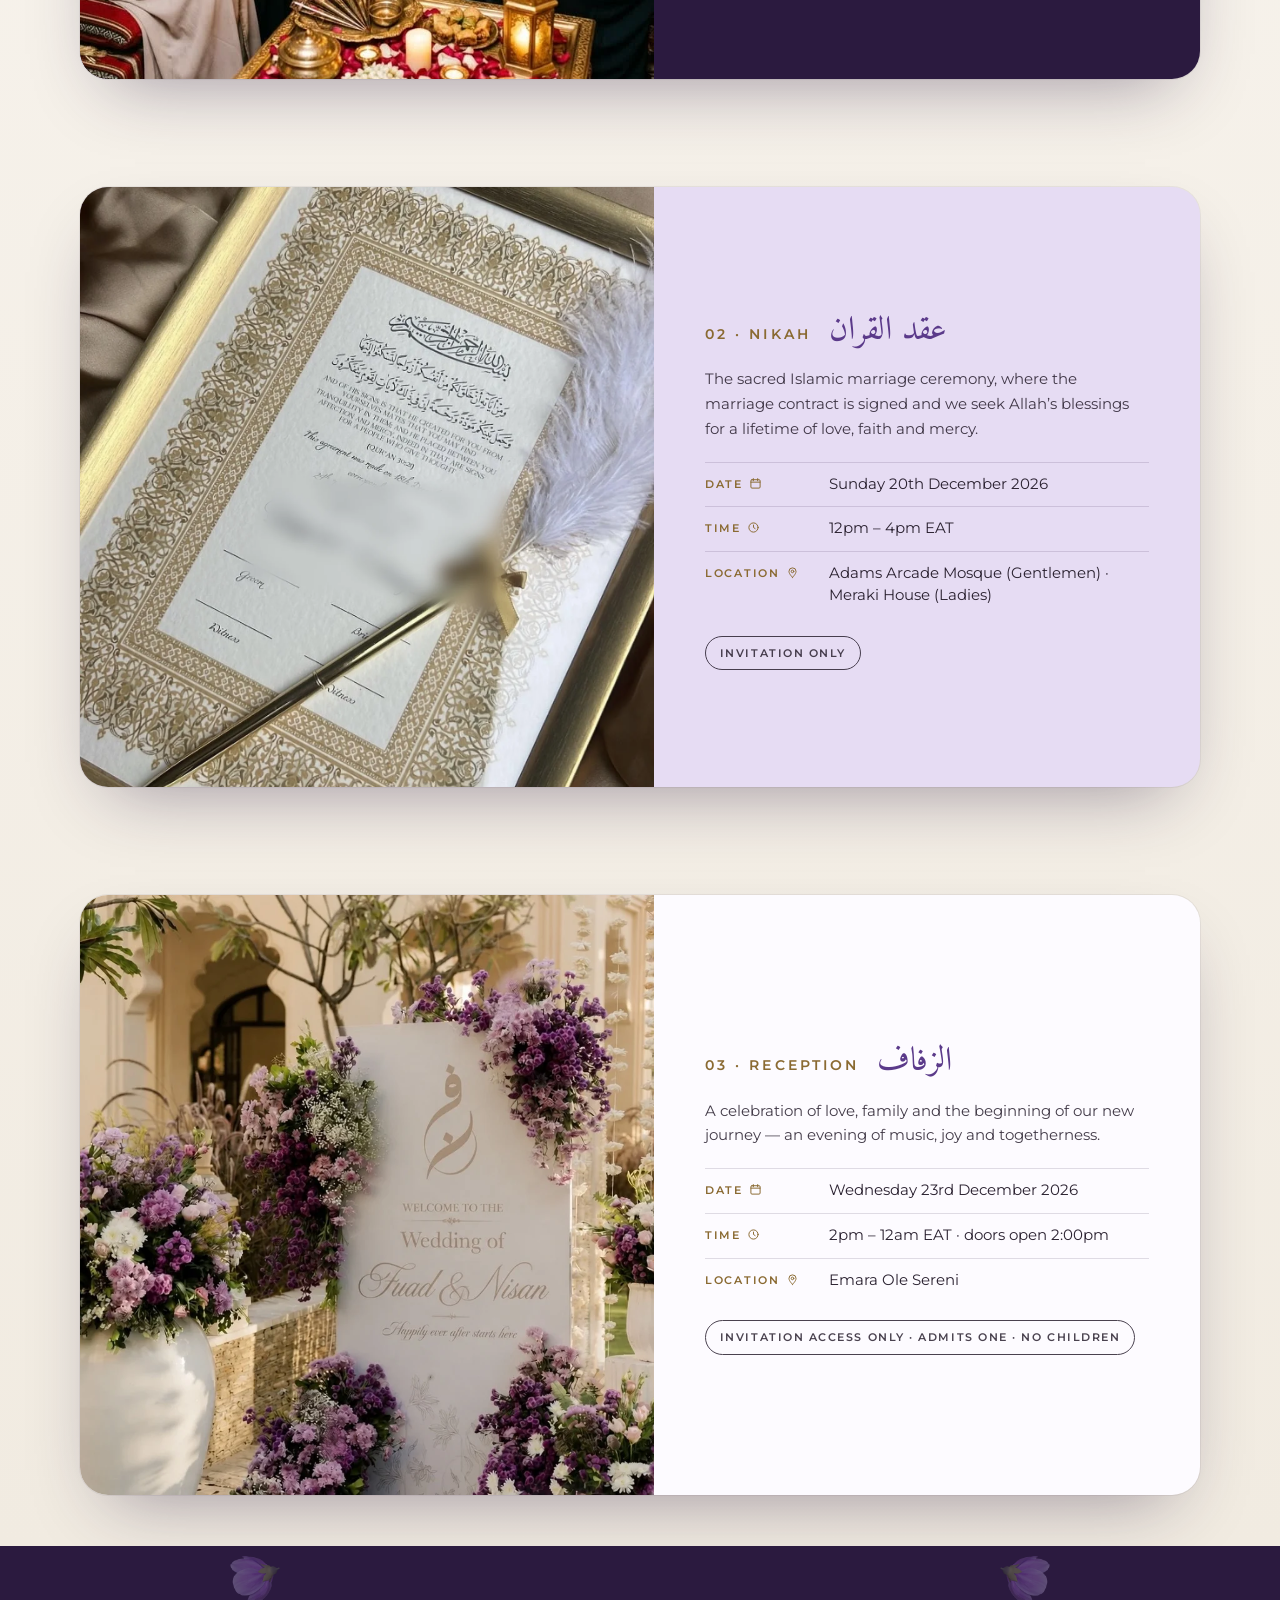
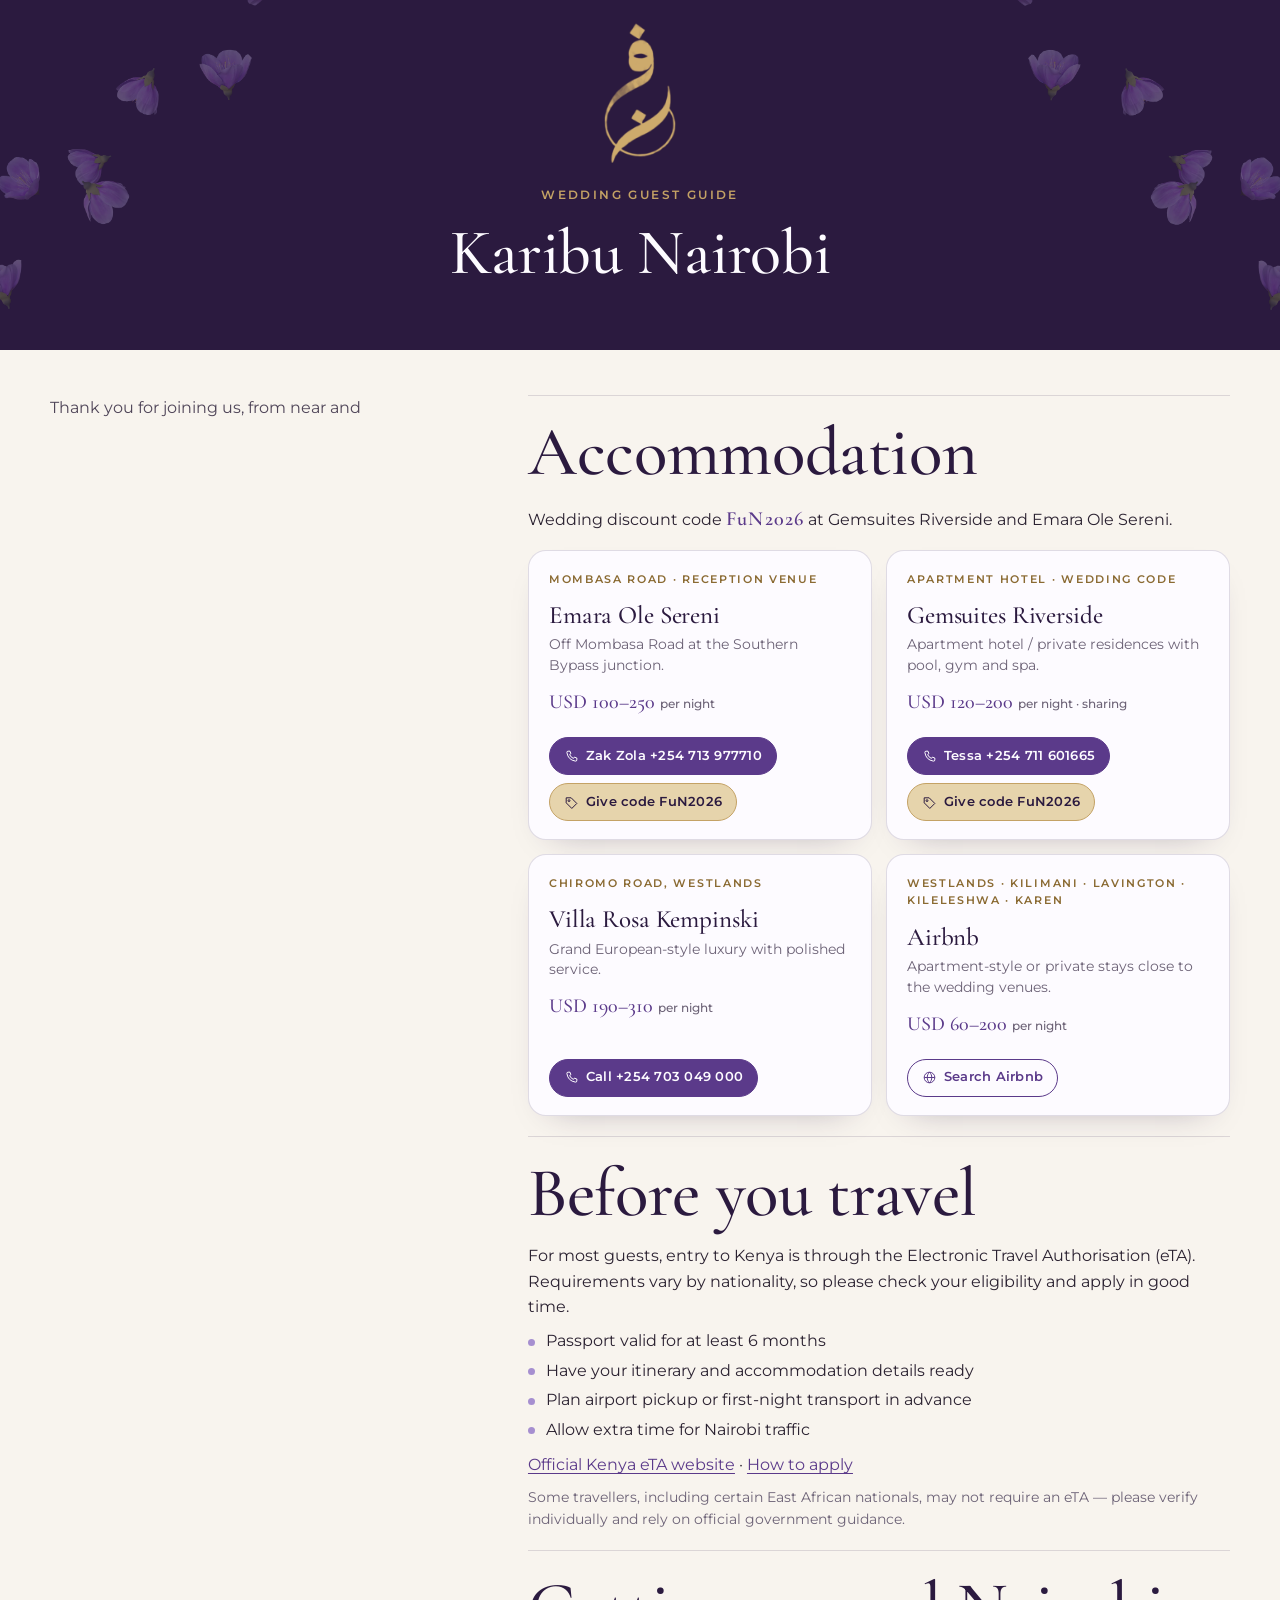
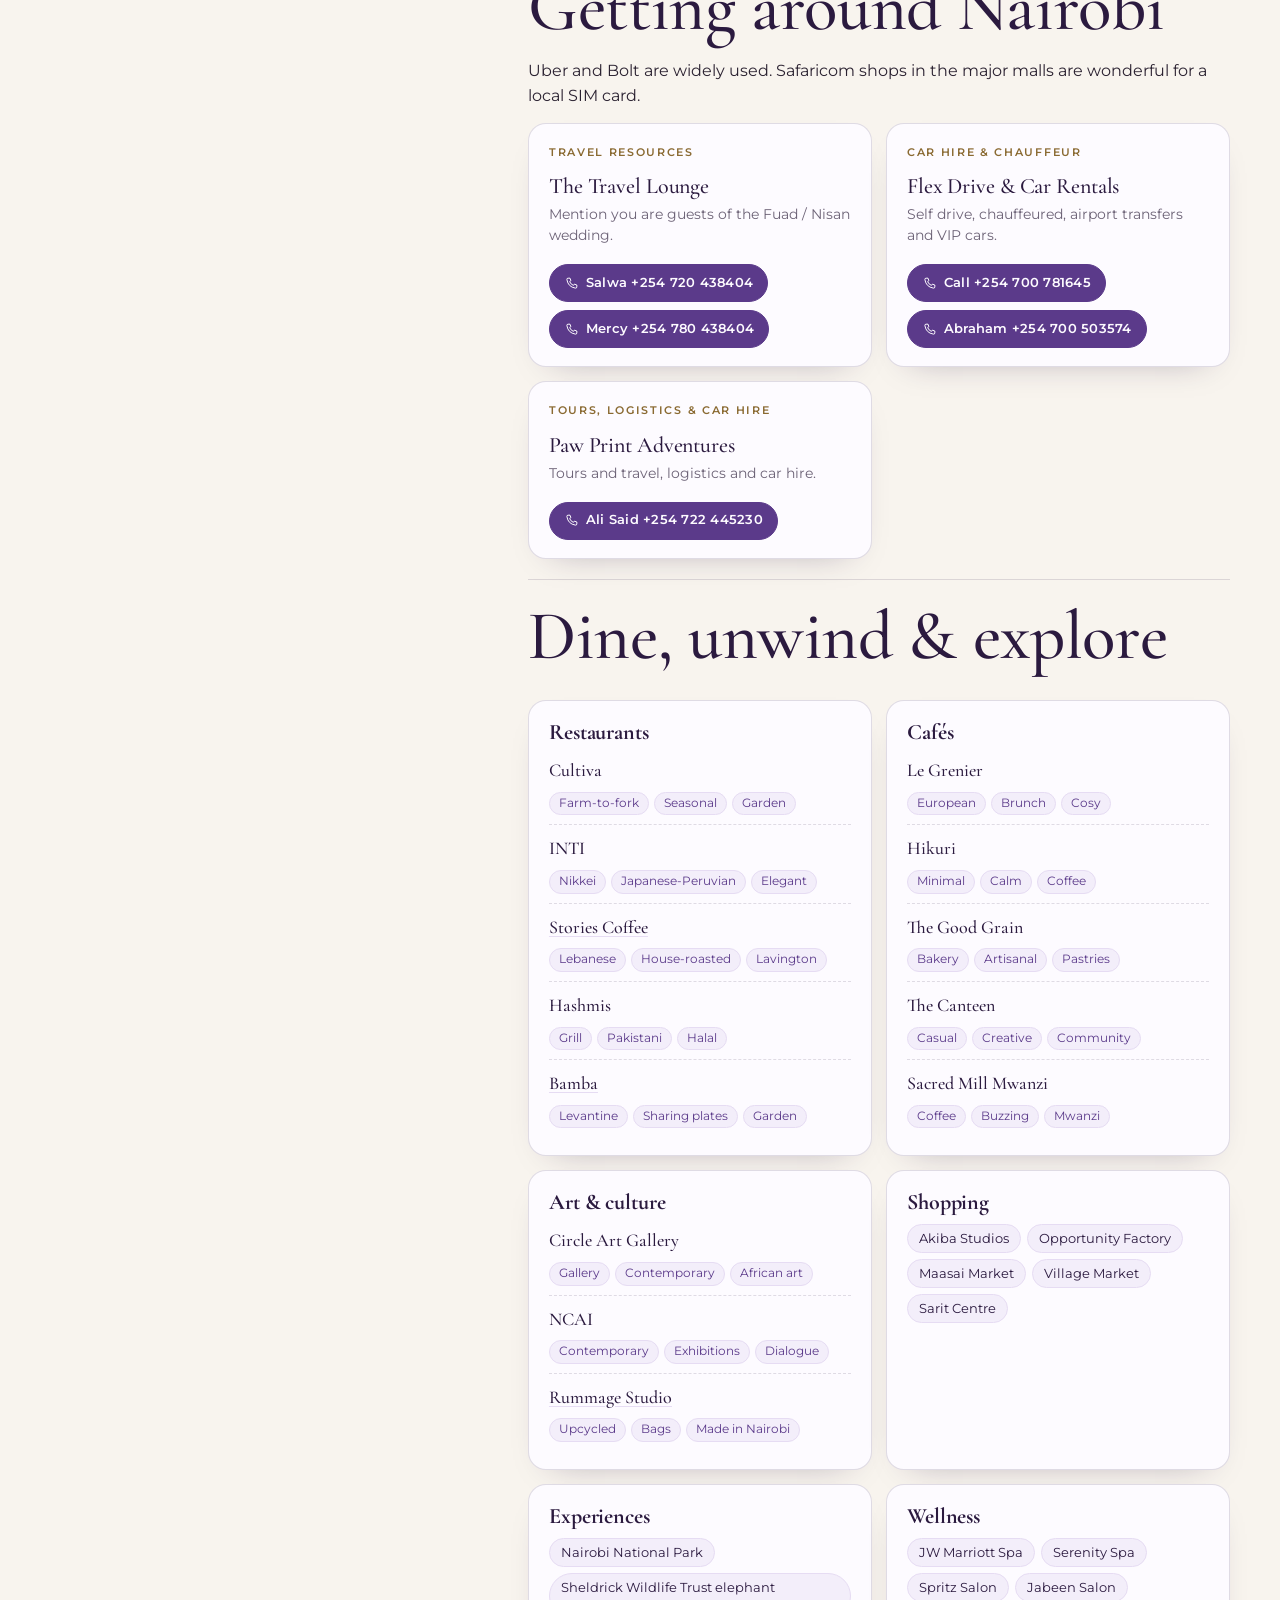
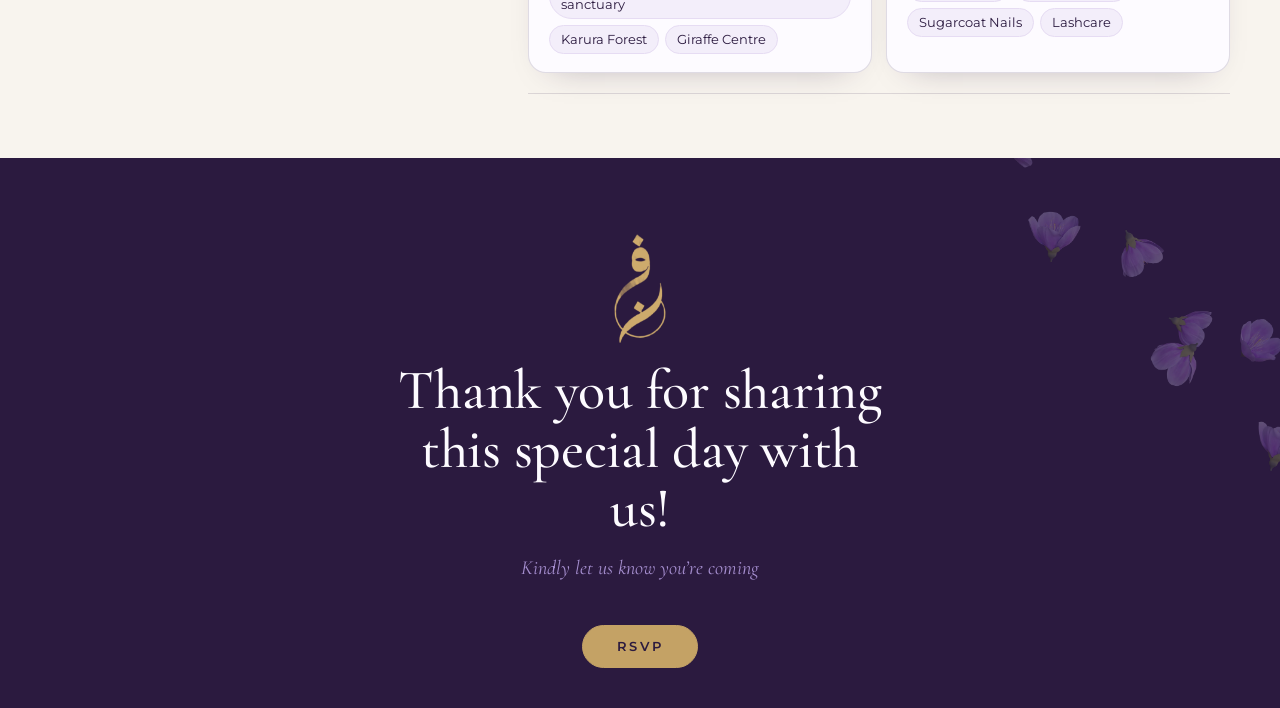
==== commit ca399dd7: "Bold only the Dine, unwind & explore category titles Co-Authored-By: Claude Opus 5.5 <noreply@anthro" ====
--- a/index.html
+++ b/index.html
@@ -18,7 +18,7 @@
 <link rel="preconnect" href="https://fonts.googleapis.com">
 <link rel="preconnect" href="https://fonts.gstatic.com" crossorigin>
 <link rel="stylesheet" href="https://fonts.googleapis.com/css2?family=Amiri:wght@400;700&family=Cormorant+Garamond:ital,wght@0,400;0,500;0,600;1,400;1,500&family=Montserrat:wght@300;400;500;600&family=Pinyon+Script&display=swap">
-<link rel="stylesheet" href="/assets/css/site.css?v=47">
+<link rel="stylesheet" href="/assets/css/site.css?v=48">
 <script>document.documentElement.classList.add('js')</script>
 </head>
 <body>
@@ -222,7 +222,7 @@
       <li class="rv lines__big">
         <h2 class="lines__k disp">Dine, unwind &amp; explore</h2>
         <div class="lines__v">
-          <div class="hotels">
+          <div class="hotels hotels--dine">
             <article class="hotel hotel--sm">
               <h3 class="hotel__name disp">Restaurants</h3>
               <ul class="dishes"><li><b>Cultiva</b><span class="tags"><i>Farm-to-fork</i><i>Seasonal</i><i>Garden</i></span></li><li><b>INTI</b><span class="tags"><i>Nikkei</i><i>Japanese-Peruvian</i><i>Elegant</i></span></li><li><b><a class="dish-link" href="https://nairobieats.co.ke/reviews/stories-coffee/" target="_blank" rel="noopener">Stories Coffee</a></b><span class="tags"><i>Lebanese</i><i>House-roasted</i><i>Lavington</i></span></li><li><b>Hashmis</b><span class="tags"><i>Grill</i><i>Pakistani</i><i>Halal</i></span></li><li><b><a class="dish-link" href="https://bambakenya.com" target="_blank" rel="noopener">Bamba</a></b><span class="tags"><i>Levantine</i><i>Sharing plates</i><i>Garden</i></span></li></ul>
--- a/assets/css/site.css
+++ b/assets/css/site.css
@@ -507,7 +507,8 @@
 .lines__big h2.lines__k { margin: 0; padding: 0; font-family: var(--serif); font-weight: 500; font-size: clamp(40px, 5.4vw, 72px); letter-spacing: -.005em; line-height: 1.05; color: var(--ink); }
 
 /* small cards for transport and Nairobi picks */
-.hotel--sm .hotel__name { font-size: 22px; font-weight: 700; }
+.hotel--sm .hotel__name { font-size: 22px; }
+.hotels--dine .hotel__name { font-weight: 700; }
 .picks { list-style: none; margin: 4px 0 0; padding: 0; display: flex; flex-wrap: wrap; gap: 6px; }
 .picks li { padding: 5px 11px; border-radius: 999px; background: var(--lilac-2); border: 1px solid var(--lilac); font-size: 13px; color: var(--ink); line-height: 1.3; }
 
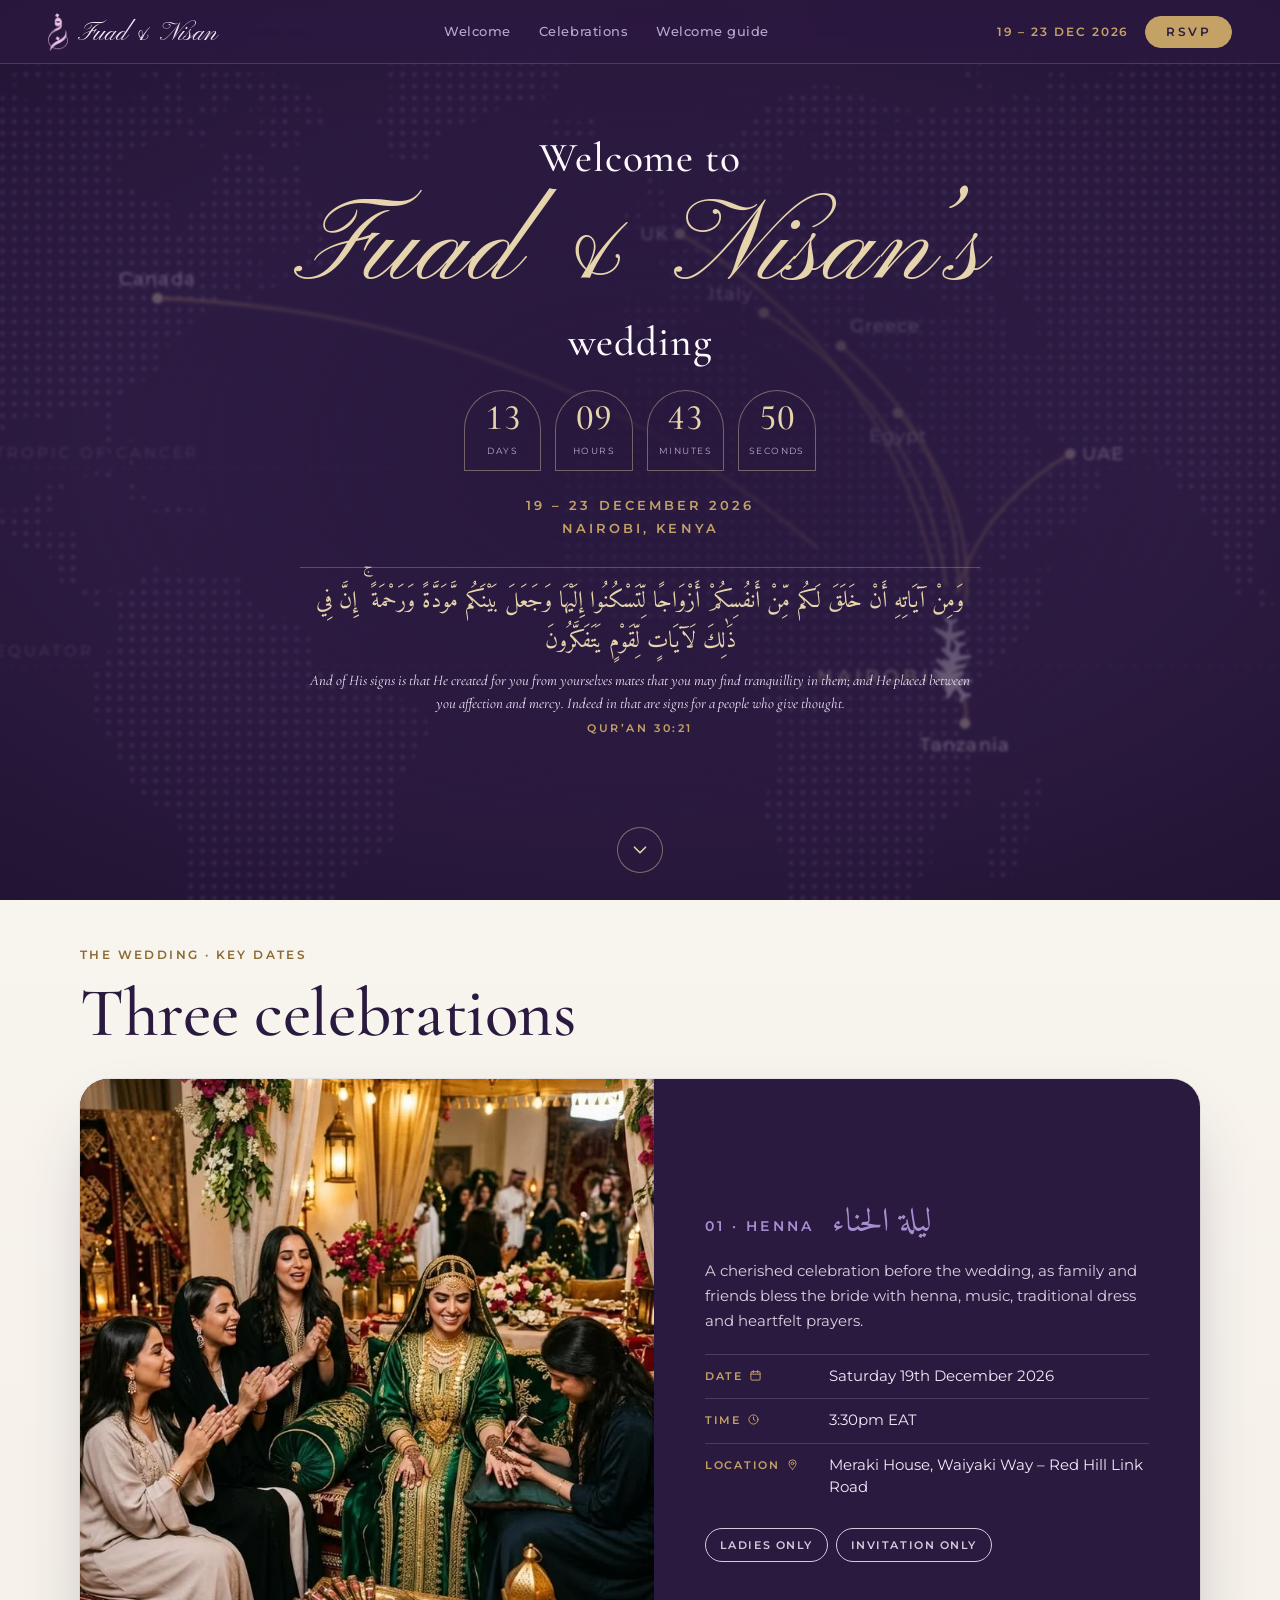
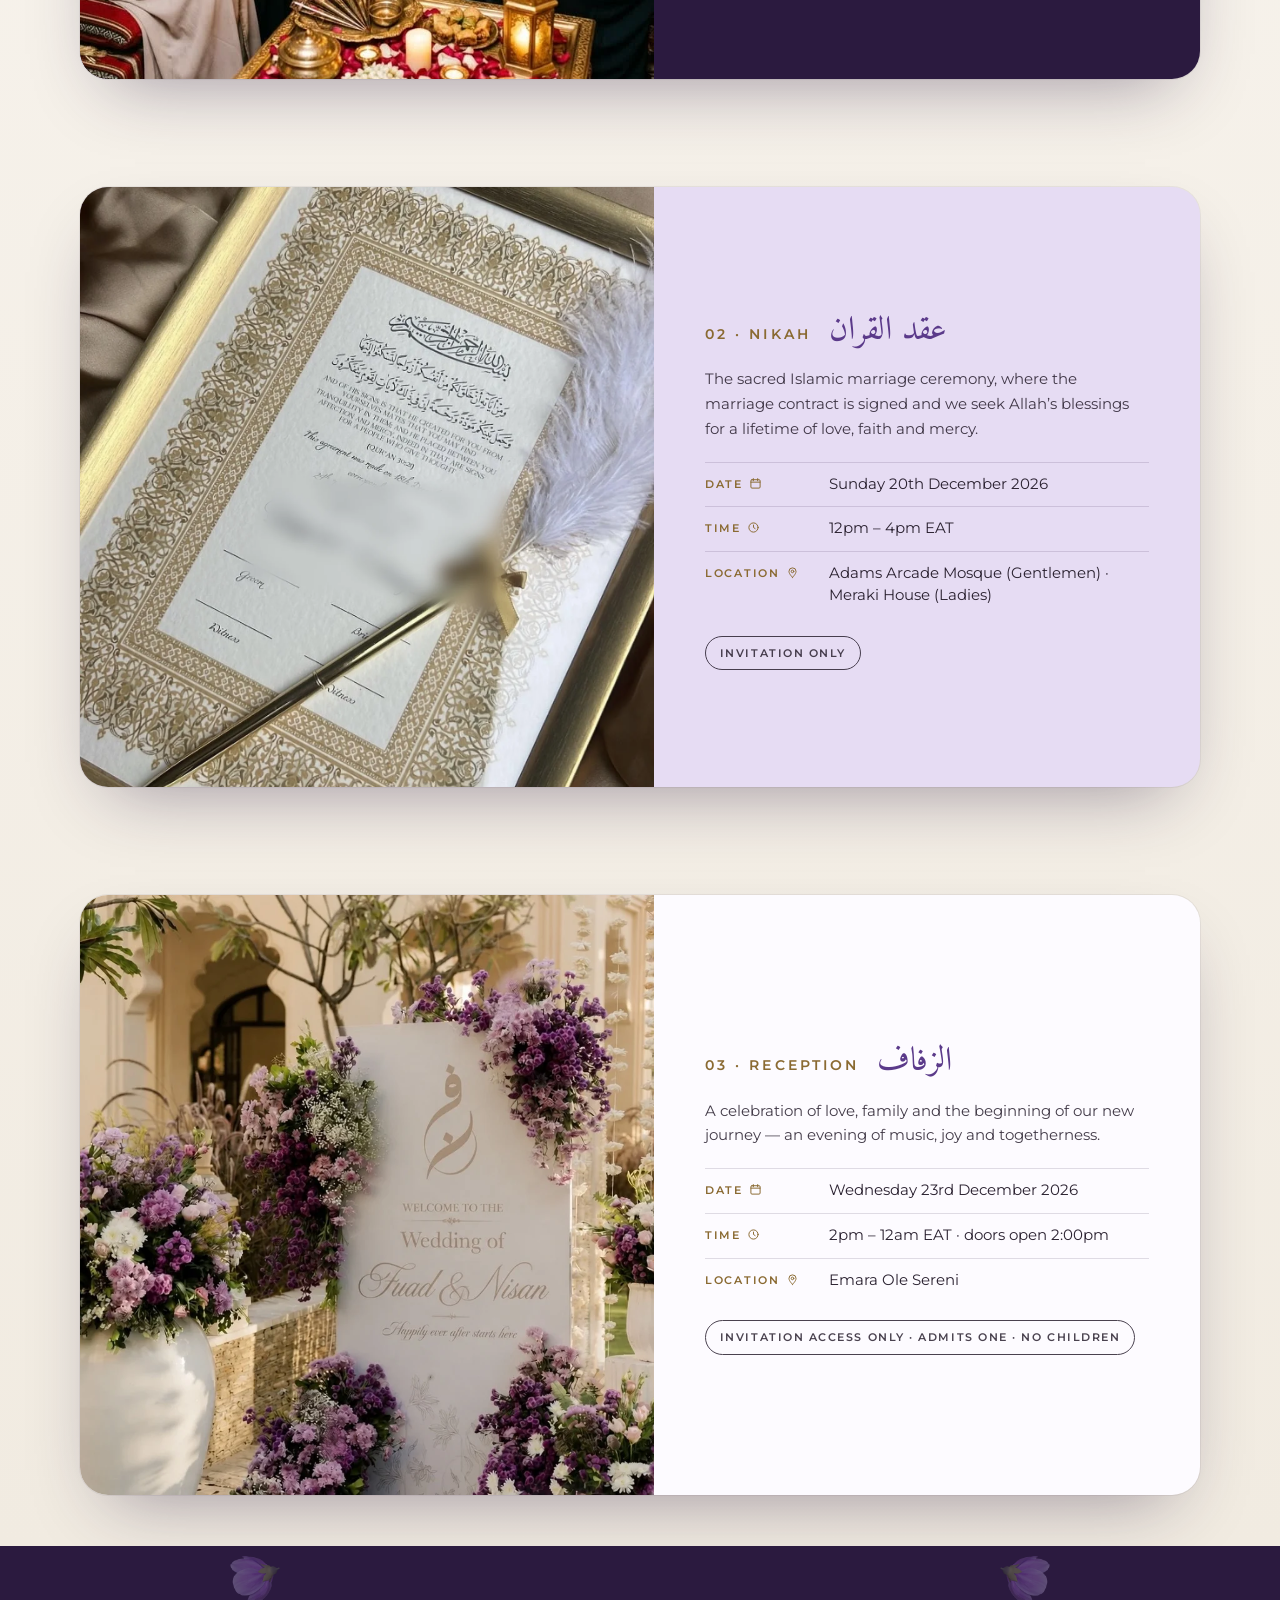
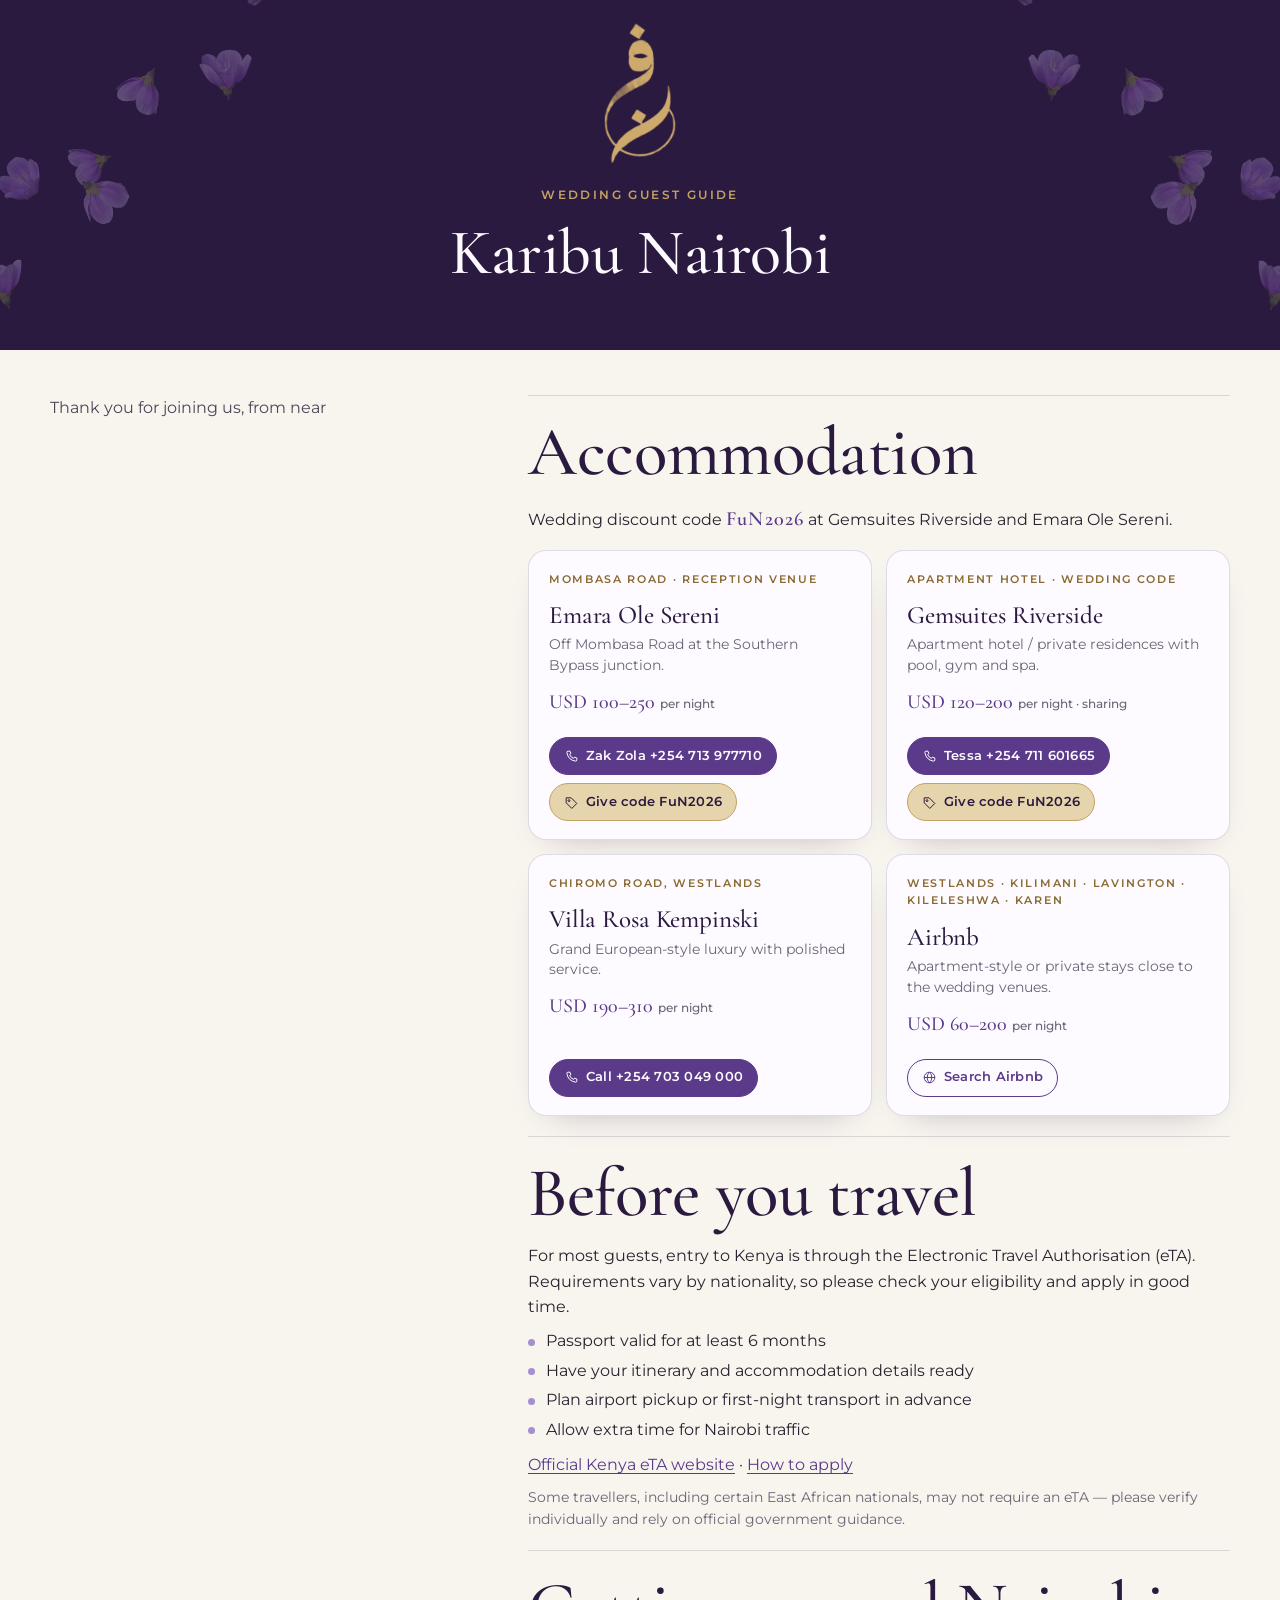
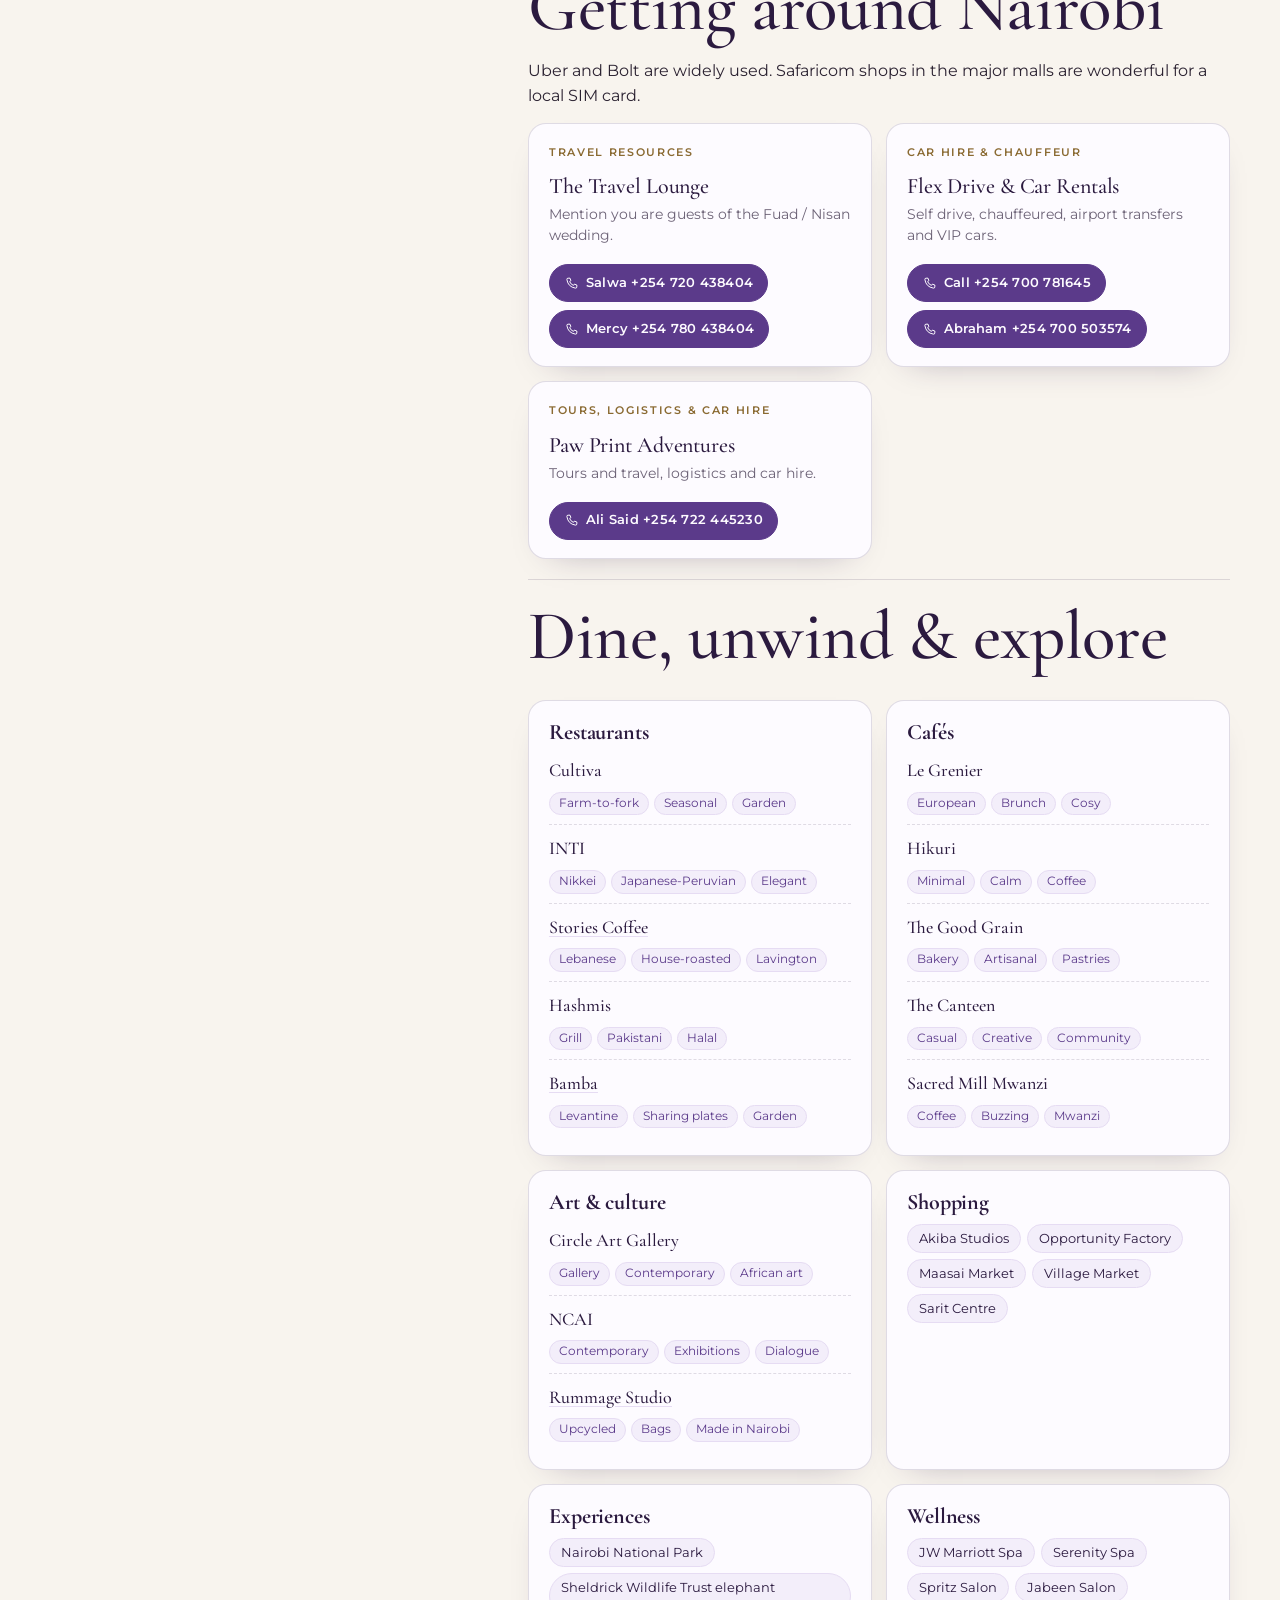
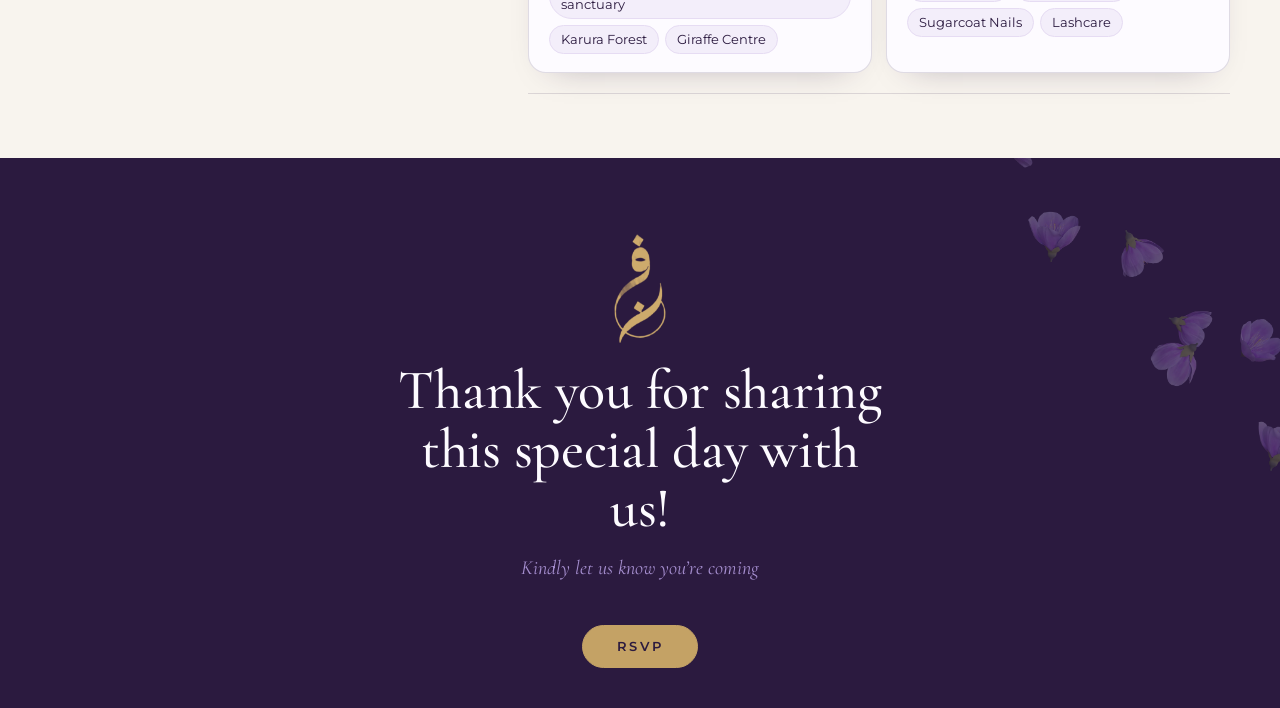
==== commit 99b6a919: "Welcome screen: violet blooms drop in as the welcome transitions in Co-Authored-By: Claude Opus 5.5 " ====
--- a/index.html
+++ b/index.html
@@ -18,7 +18,7 @@
 <link rel="preconnect" href="https://fonts.googleapis.com">
 <link rel="preconnect" href="https://fonts.gstatic.com" crossorigin>
 <link rel="stylesheet" href="https://fonts.googleapis.com/css2?family=Amiri:wght@400;700&family=Cormorant+Garamond:ital,wght@0,400;0,500;0,600;1,400;1,500&family=Montserrat:wght@300;400;500;600&family=Pinyon+Script&display=swap">
-<link rel="stylesheet" href="/assets/css/site.css?v=48">
+<link rel="stylesheet" href="/assets/css/site.css?v=49">
 <script>document.documentElement.classList.add('js')</script>
 </head>
 <body>
@@ -46,6 +46,7 @@
 <section id="top" class="scene scene--welcome" data-scene="welcome" aria-labelledby="welcome-title">
   <span id="welcome" class="anchor"></span>
   <div class="stage stage--ink">
+    <div class="pane__fall stage__fall" aria-hidden="true"></div>
     <svg class="map" id="map" aria-hidden="true" focusable="false" preserveAspectRatio="xMidYMid slice"></svg>
     <div class="welcome">
       <h1 id="welcome-title" class="disp"><span class="ln ln--block" style="--d:0">Welcome to</span> <span class="names ln" style="--d:1">Fuad &amp; Nisan’s</span> <span class="ln ln--block" style="--d:2">wedding</span></h1>
@@ -298,6 +299,6 @@
 </div>
 
 <div class="toast" role="status" aria-live="polite"></div>
-<script src="/assets/js/site.js?v=46" defer></script>
+<script src="/assets/js/site.js?v=47" defer></script>
 </body>
 </html>
--- a/assets/css/site.css
+++ b/assets/css/site.css
@@ -462,7 +462,7 @@
 .fall { position: absolute; top: -70px; left: var(--x); width: var(--s); animation: fall var(--dur) linear var(--delay) infinite; animation-play-state: paused; will-change: transform; }
 .fall img { display: block; width: 100%; height: auto; animation: sway var(--sw) ease-in-out var(--delay) infinite alternate; animation-play-state: paused; opacity: .95; }
 .guide__pane.is-live .fall, .guide__pane.is-live .fall img { animation-play-state: running; }
-@keyframes fall { from { transform: translate3d(0, 0, 0); } to { transform: translate3d(var(--drift), calc(100% + 760px), 0); } }
+@keyframes fall { from { transform: translate3d(0, 0, 0); } to { transform: translate3d(var(--drift), var(--fall, calc(100% + 760px)), 0); } }
 @keyframes sway { from { transform: translateX(-14px) rotate(calc(var(--r) * -1)); } to { transform: translateX(14px) rotate(var(--r)); } }
 @media (prefers-reduced-motion: reduce) { .pane__fall { display: none; } }
 
@@ -600,3 +600,10 @@
 @media (max-width: 380px) { .phone { grid-template-columns: minmax(0, 120px) minmax(0, 1fr); } }
 /* keep sparkles anchored to the letter when it isn't sticky */
 @media (max-width: 900px) { .guide__intro.letter { position: relative; top: auto; } }
+
+/* Violet blooms drifting down the welcome screen as the words appear */
+.stage__fall { z-index: 1; opacity: 0; transition: opacity 1.4s ease .2s; }
+.stage__fall .fall { --fall: calc(100svh + 140px); }
+.stage__fall .fall img { opacity: .95; filter: brightness(1.7) saturate(1.05) drop-shadow(0 0 8px rgba(196, 170, 230, .35)); }
+.stage--ink.is-welcome .stage__fall { opacity: 1; }
+.stage--ink.is-welcome.is-live .stage__fall .fall, .stage--ink.is-welcome.is-live .stage__fall .fall img { animation-play-state: running; }
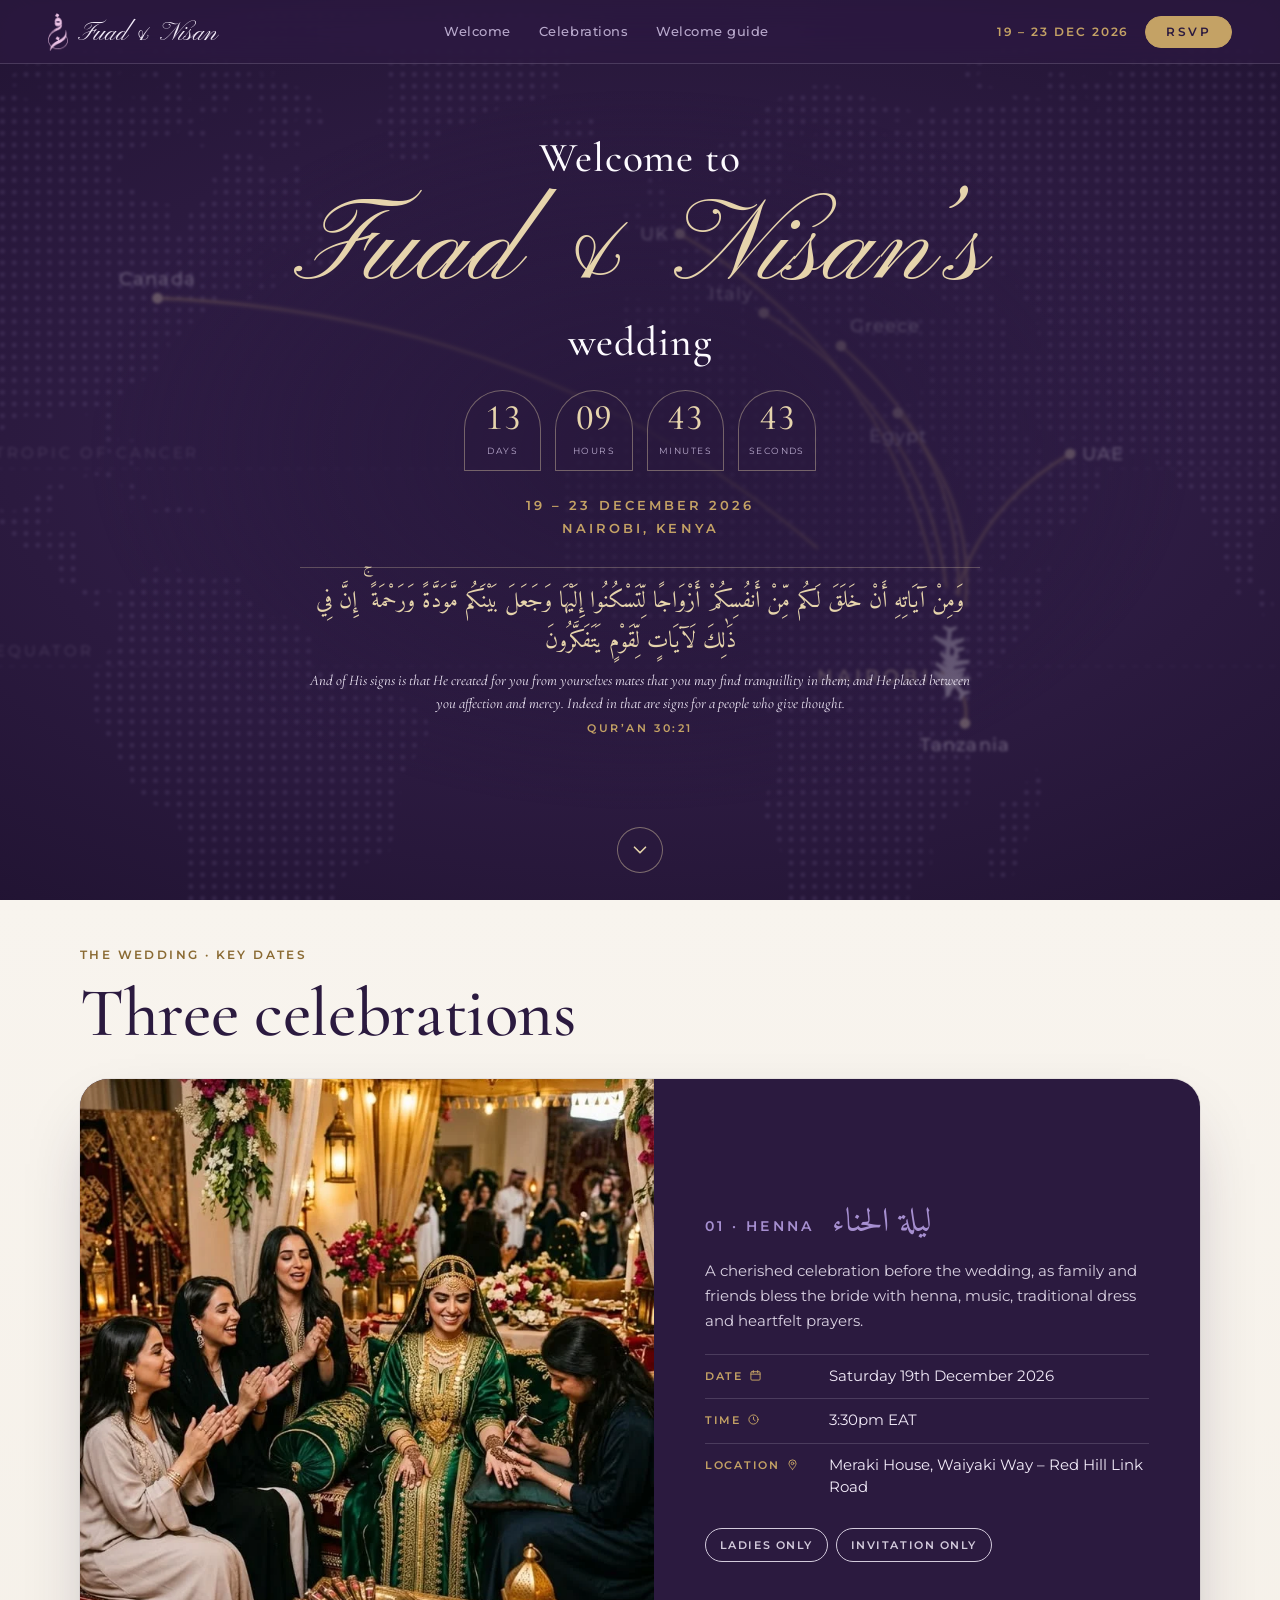
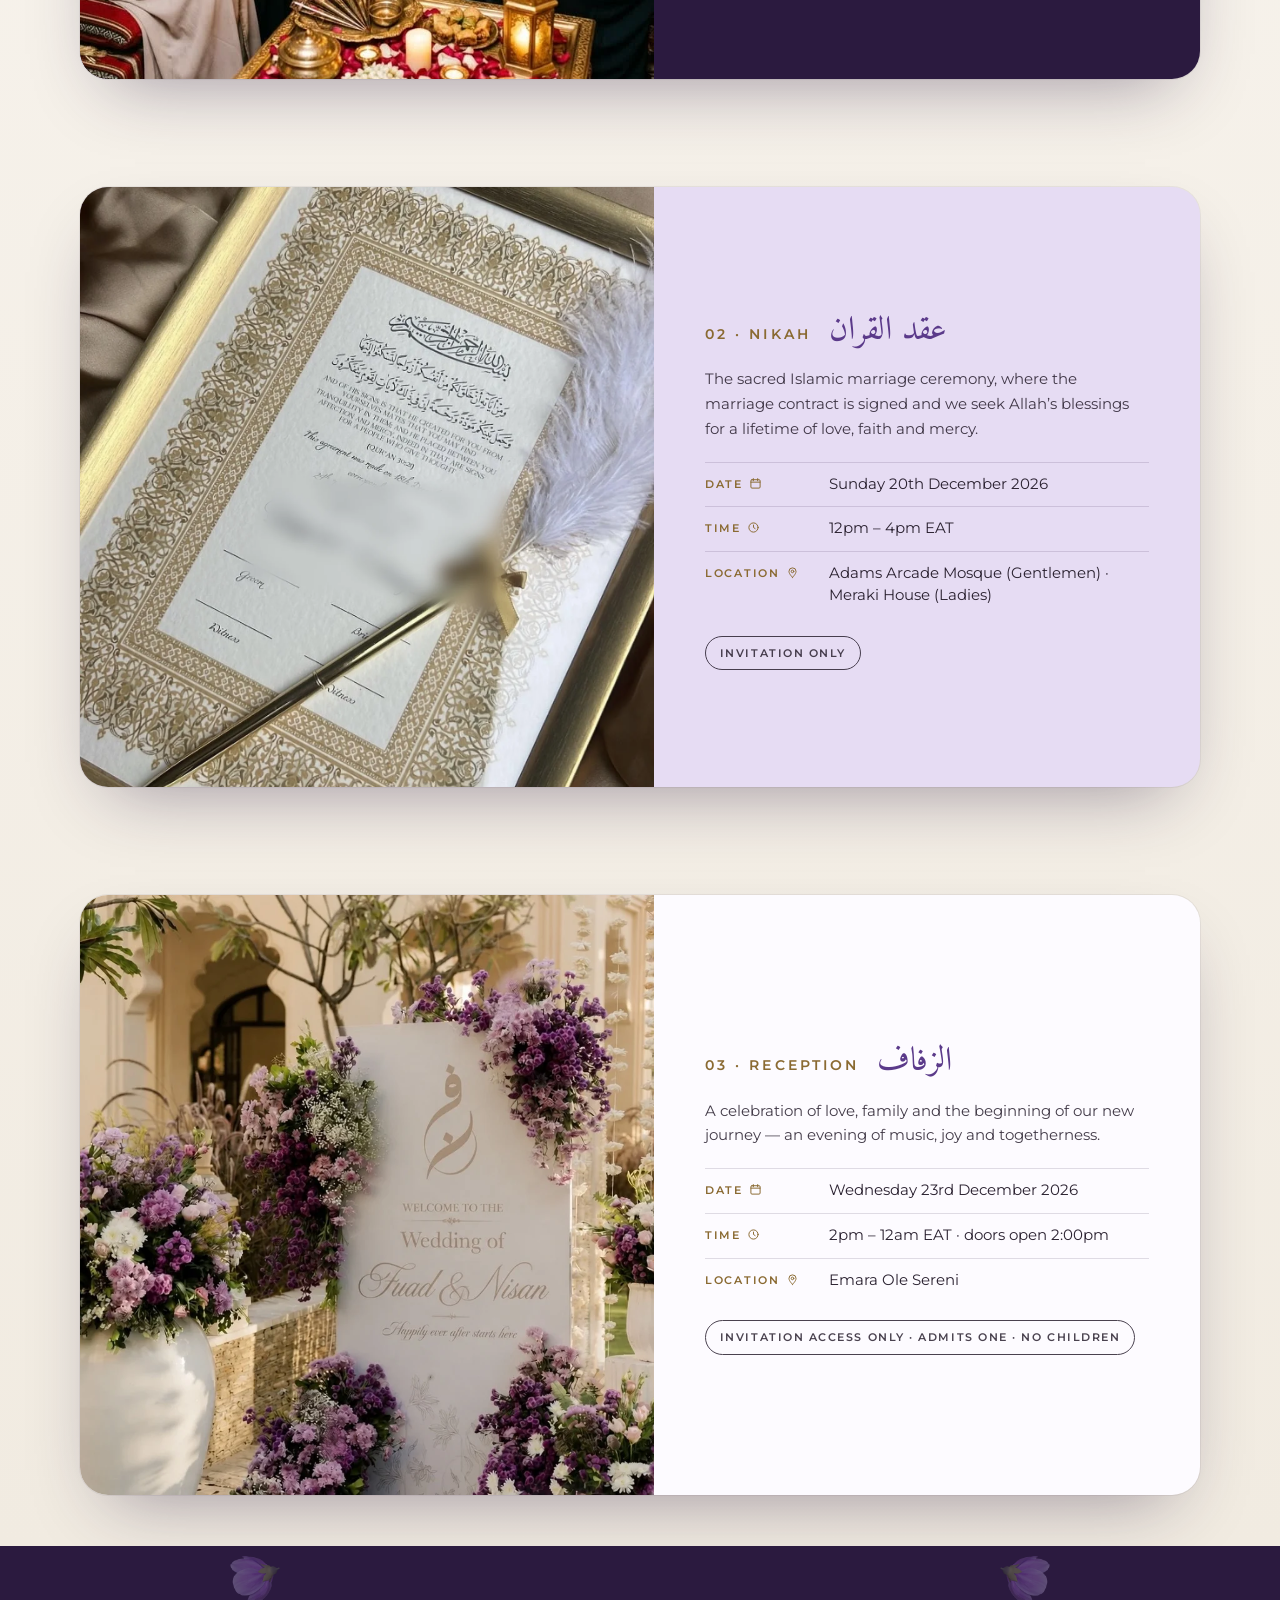
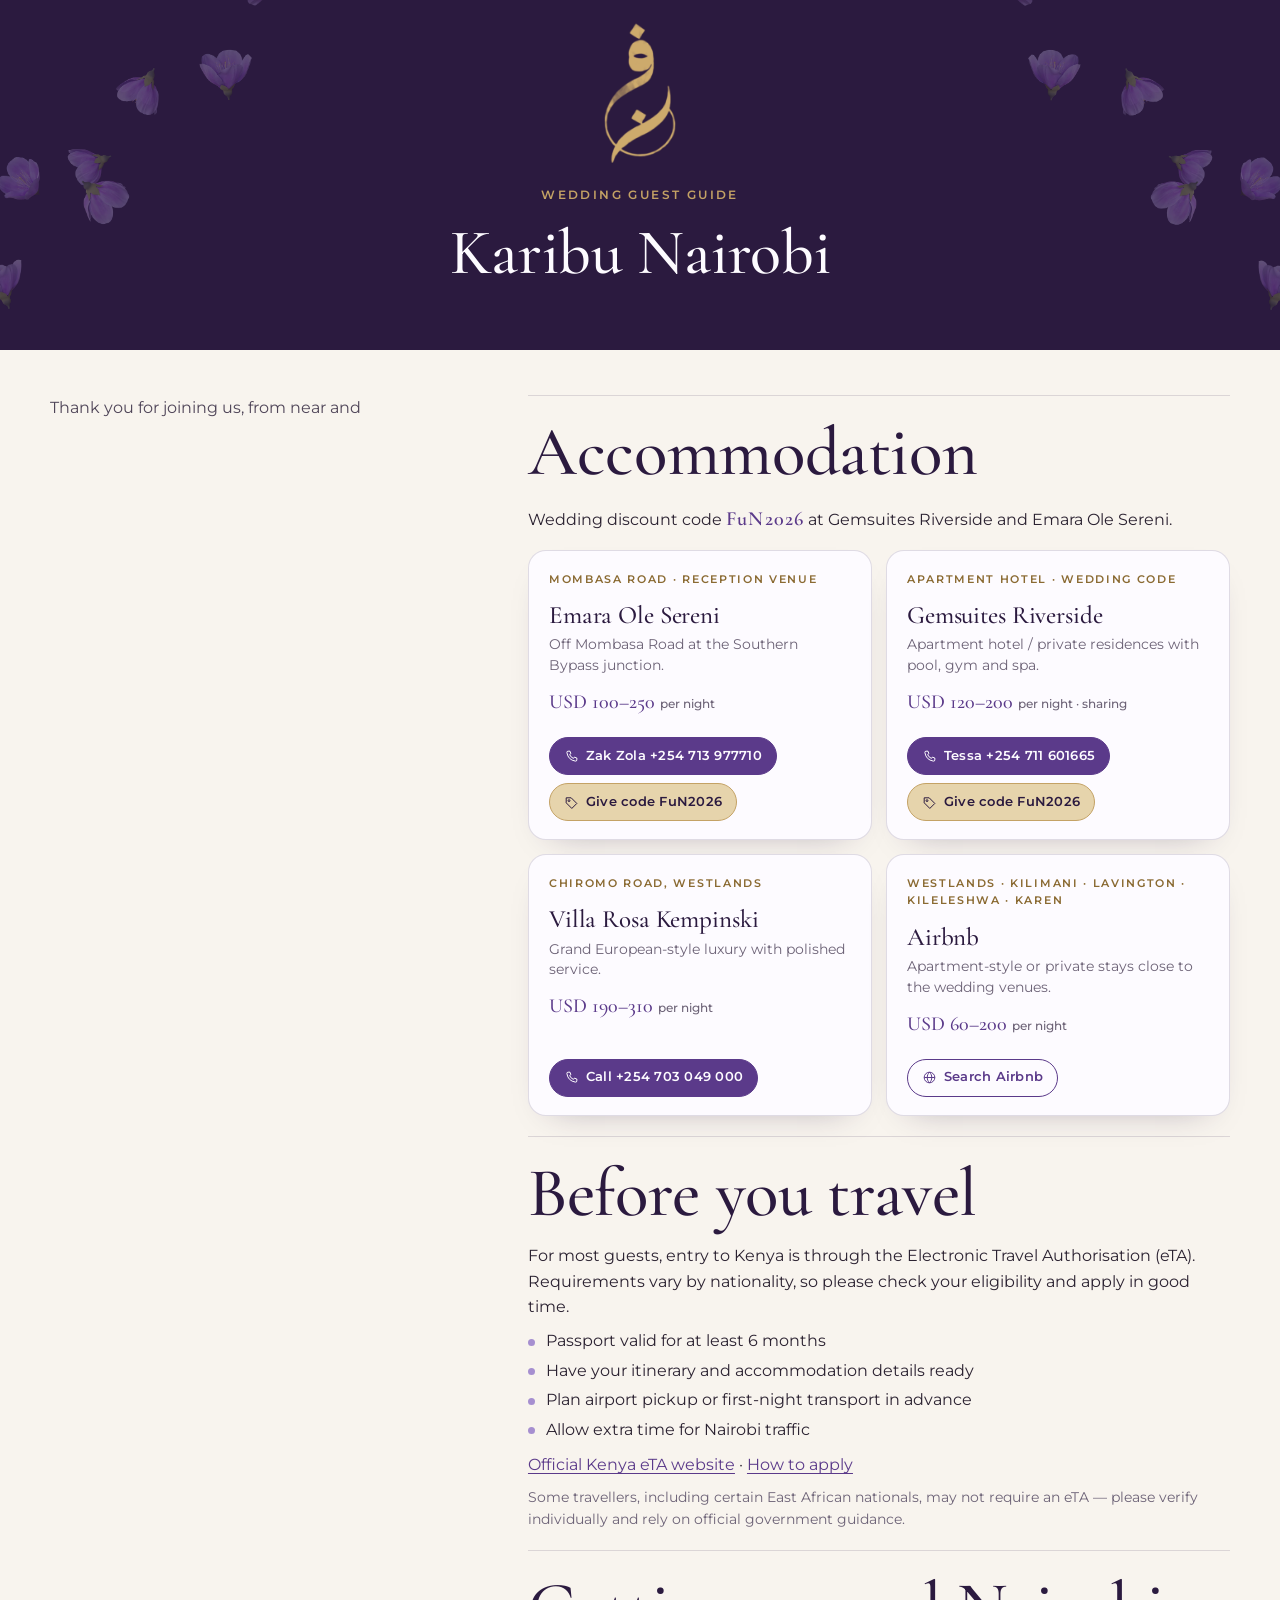
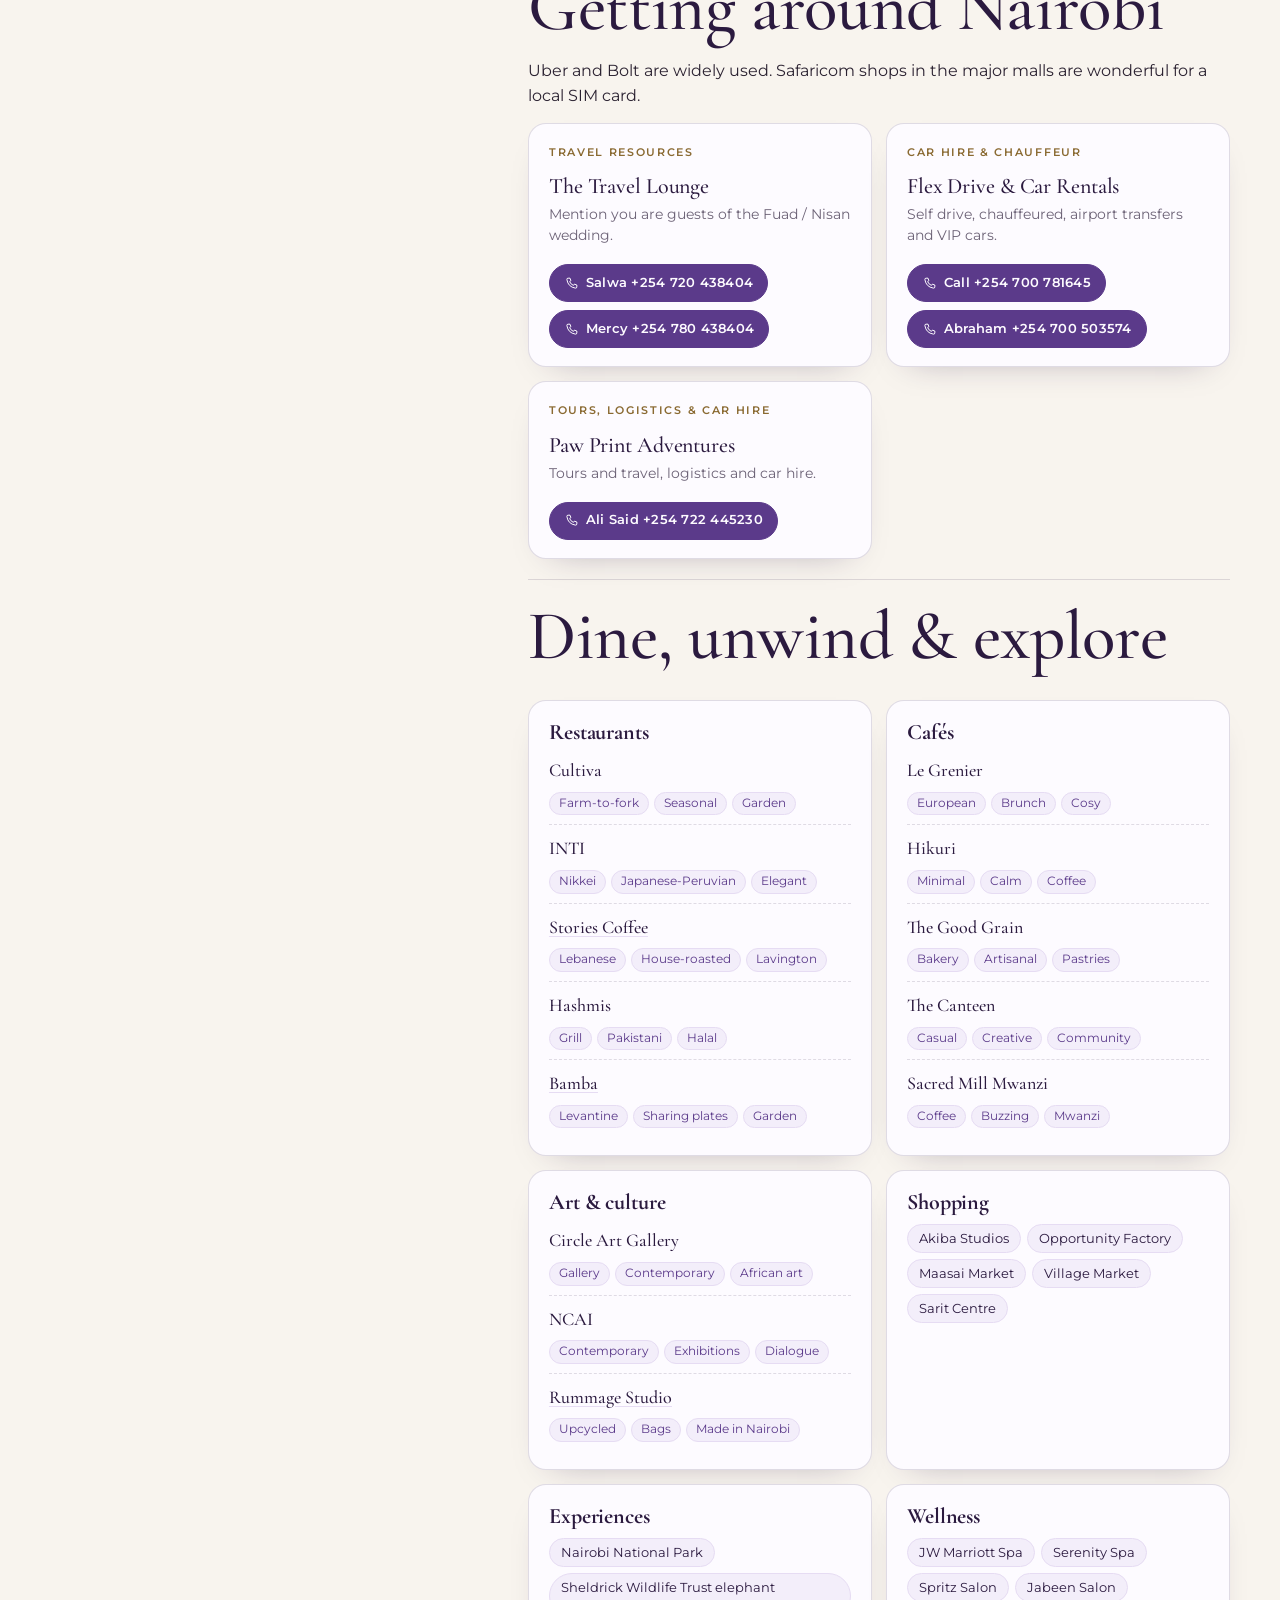
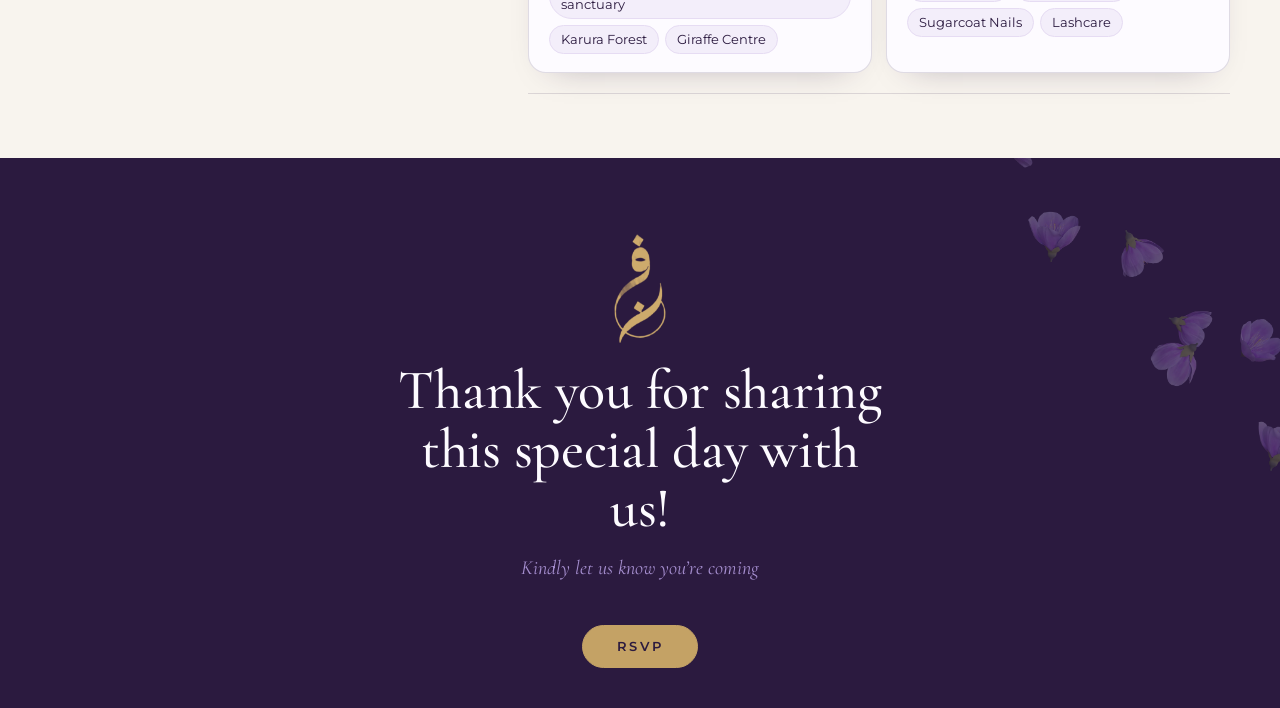
==== commit d9fdf5a9: "RSVP: require confirmation that guest was asked to RSVP (unpublished) Co-Authored-By: Claude Opus 5." ====
--- a/index.html
+++ b/index.html
@@ -18,7 +18,7 @@
 <link rel="preconnect" href="https://fonts.googleapis.com">
 <link rel="preconnect" href="https://fonts.gstatic.com" crossorigin>
 <link rel="stylesheet" href="https://fonts.googleapis.com/css2?family=Amiri:wght@400;700&family=Cormorant+Garamond:ital,wght@0,400;0,500;0,600;1,400;1,500&family=Montserrat:wght@300;400;500;600&family=Pinyon+Script&display=swap">
-<link rel="stylesheet" href="/assets/css/site.css?v=49">
+<link rel="stylesheet" href="/assets/css/site.css?v=50">
 <script>document.documentElement.classList.add('js')</script>
 </head>
 <body>
@@ -286,6 +286,7 @@
         </div>
         <label class="rsvp__field"><span>Email</span><input name="email" type="email" autocomplete="email" required maxlength="200"></label>
         <label class="rsvp__check"><input name="attend" type="checkbox" required><span>I confirm I will attend</span></label>
+        <label class="rsvp__check"><input name="invited" type="checkbox" required><span>I confirm I have been asked to RSVP by Fuad, Nisan or an immediate family member</span></label>
         <p class="rsvp__err" role="alert" hidden></p>
         <button type="submit" class="rsvp-btn rsvp-btn--lg rsvp__submit">Confirm attendance</button>
       </form>
@@ -299,6 +300,6 @@
 </div>
 
 <div class="toast" role="status" aria-live="polite"></div>
-<script src="/assets/js/site.js?v=47" defer></script>
+<script src="/assets/js/site.js?v=48" defer></script>
 </body>
 </html>
--- a/assets/css/site.css
+++ b/assets/css/site.css
@@ -607,3 +607,7 @@
 .stage__fall .fall img { opacity: .95; filter: brightness(1.7) saturate(1.05) drop-shadow(0 0 8px rgba(196, 170, 230, .35)); }
 .stage--ink.is-welcome .stage__fall { opacity: 1; }
 .stage--ink.is-welcome.is-live .stage__fall .fall, .stage--ink.is-welcome.is-live .stage__fall .fall img { animation-play-state: running; }
+
+/* second RSVP confirmation: wraps to two lines, so align to the top */
+.rsvp__check { align-items: flex-start; line-height: 1.4; }
+.rsvp__check input { margin-top: 1px; }
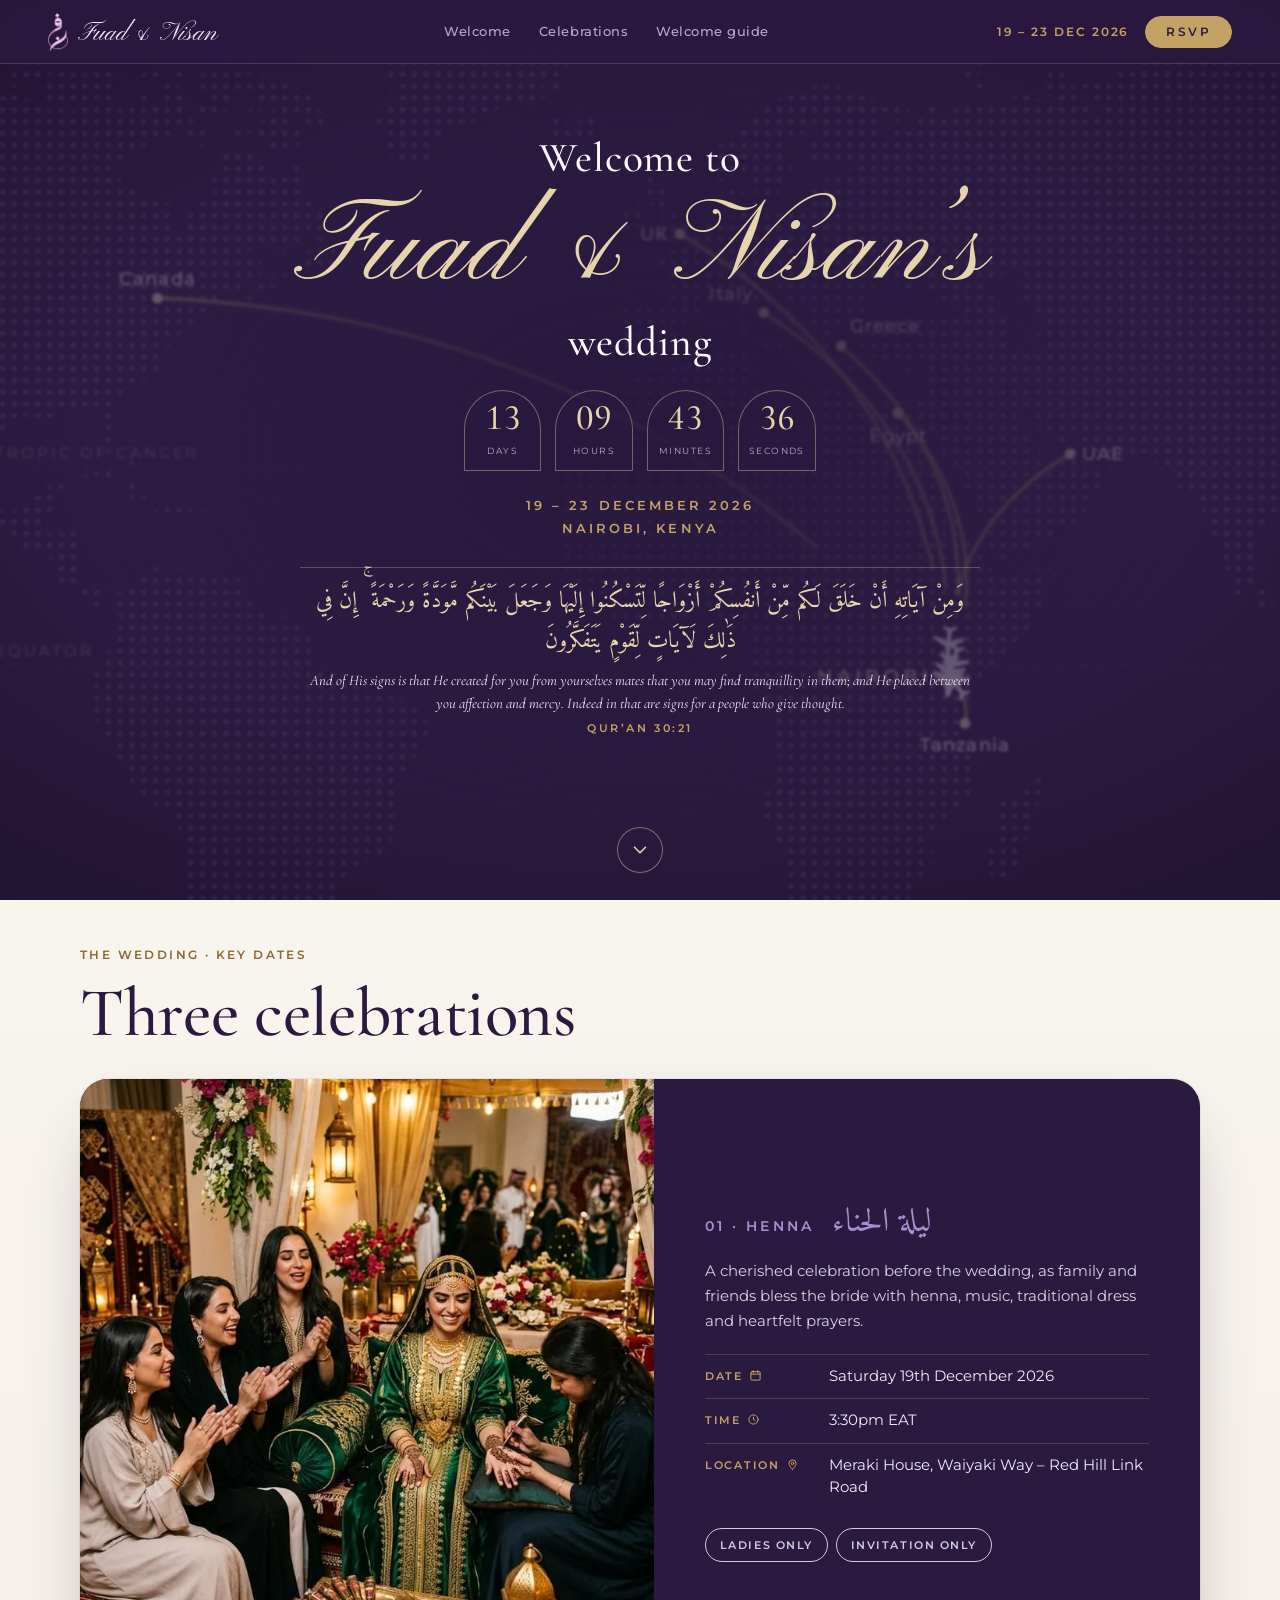
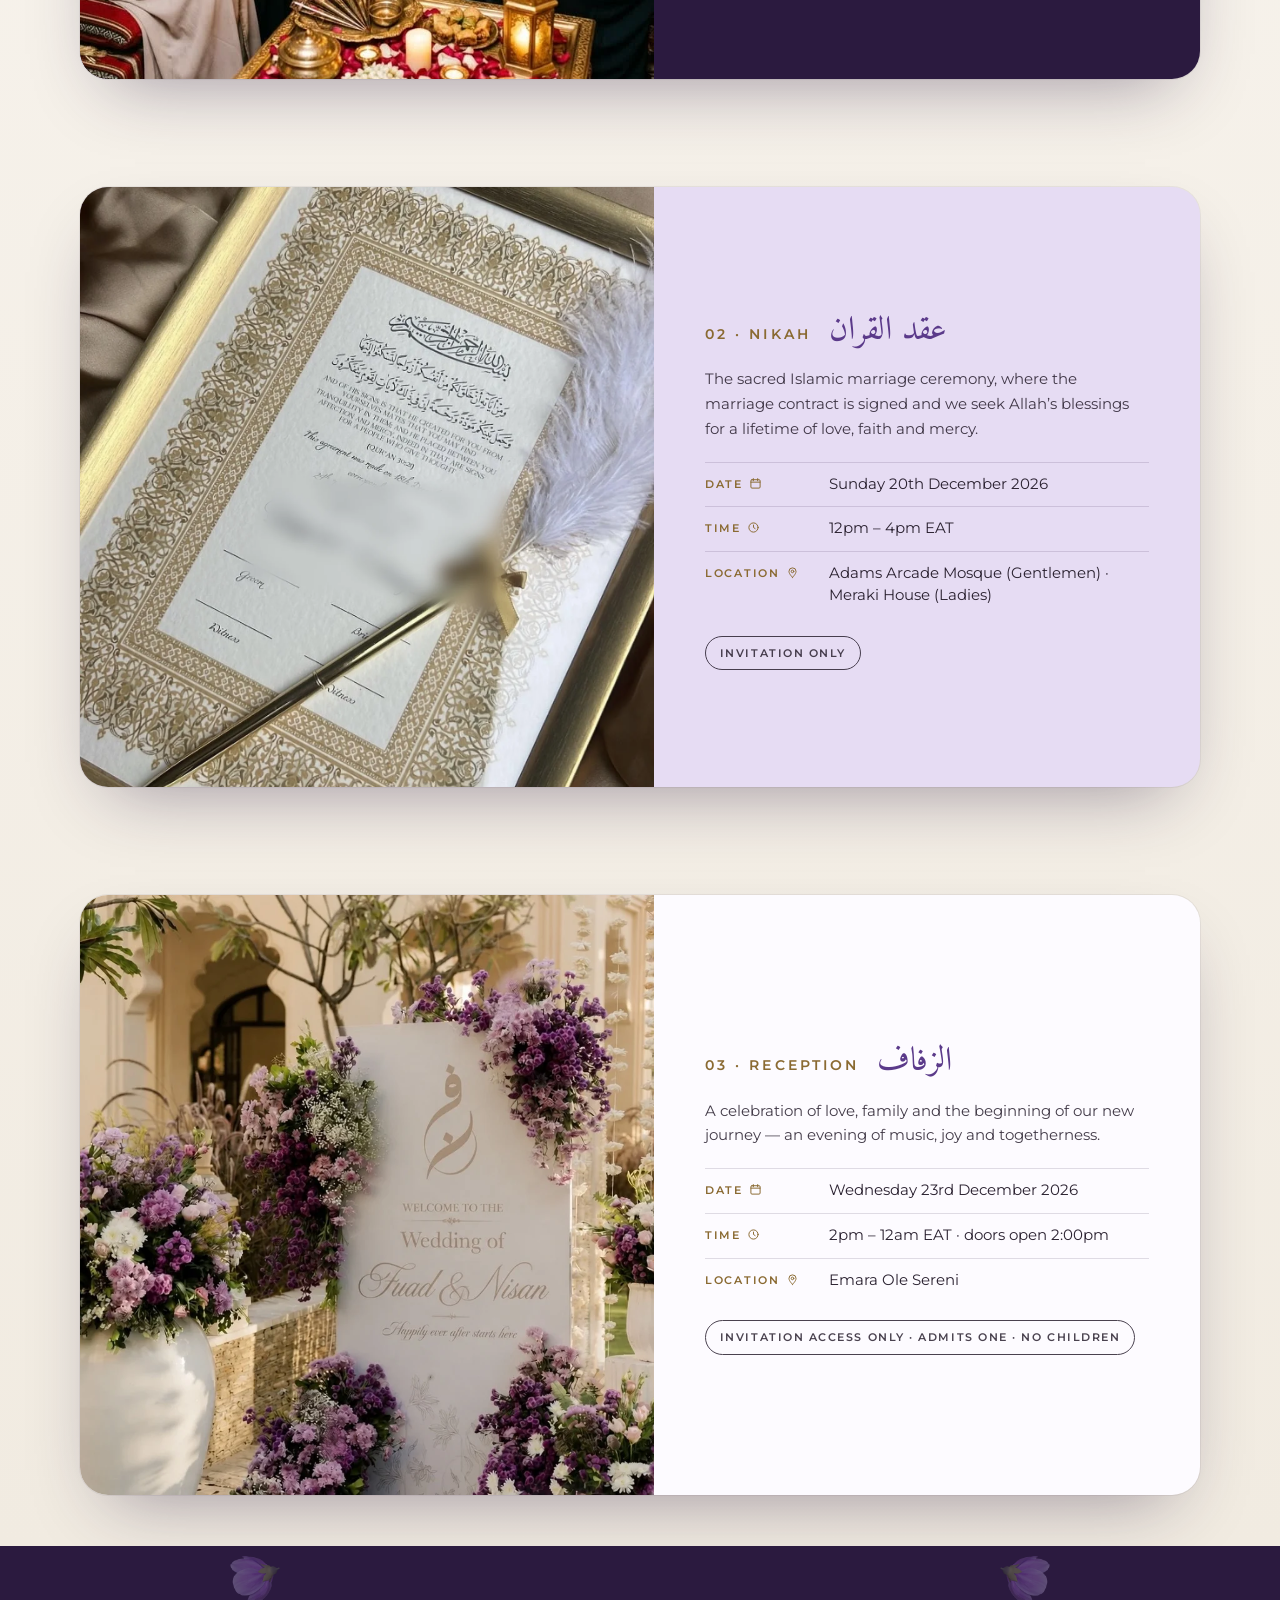
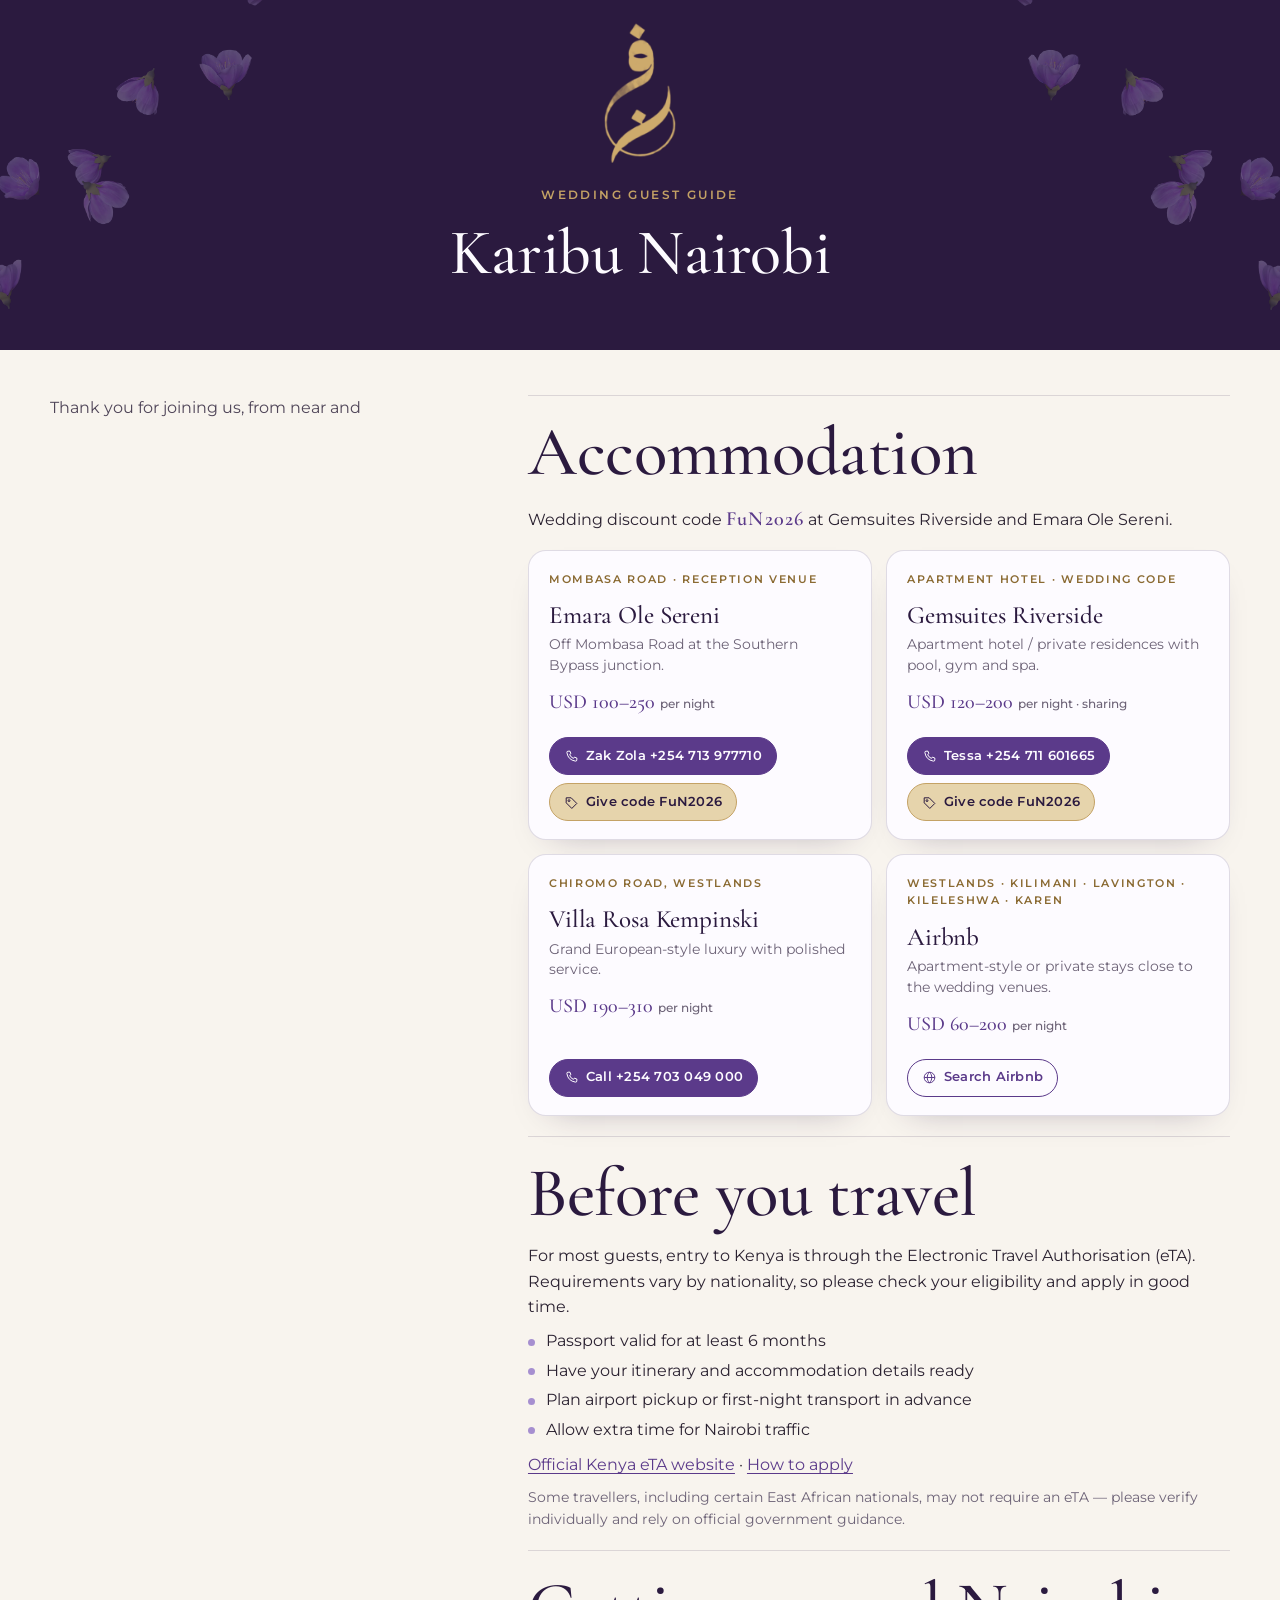
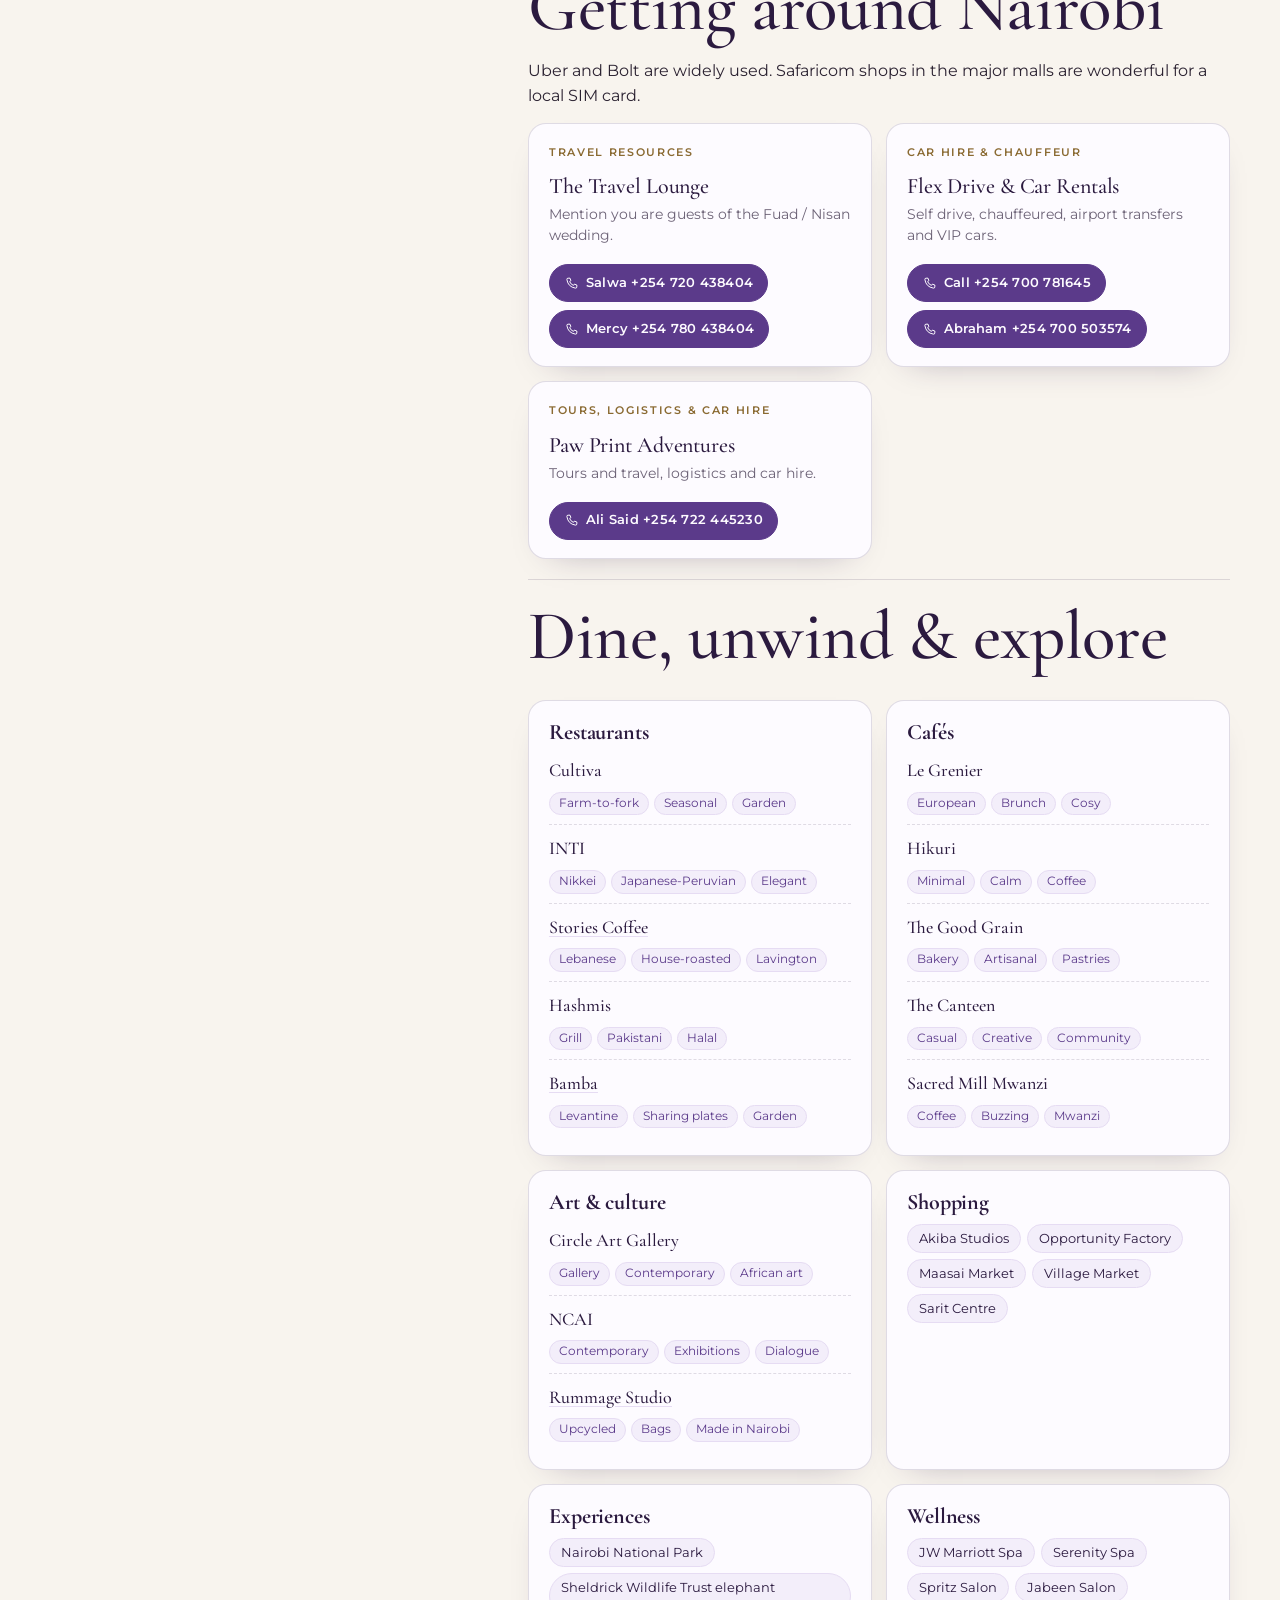
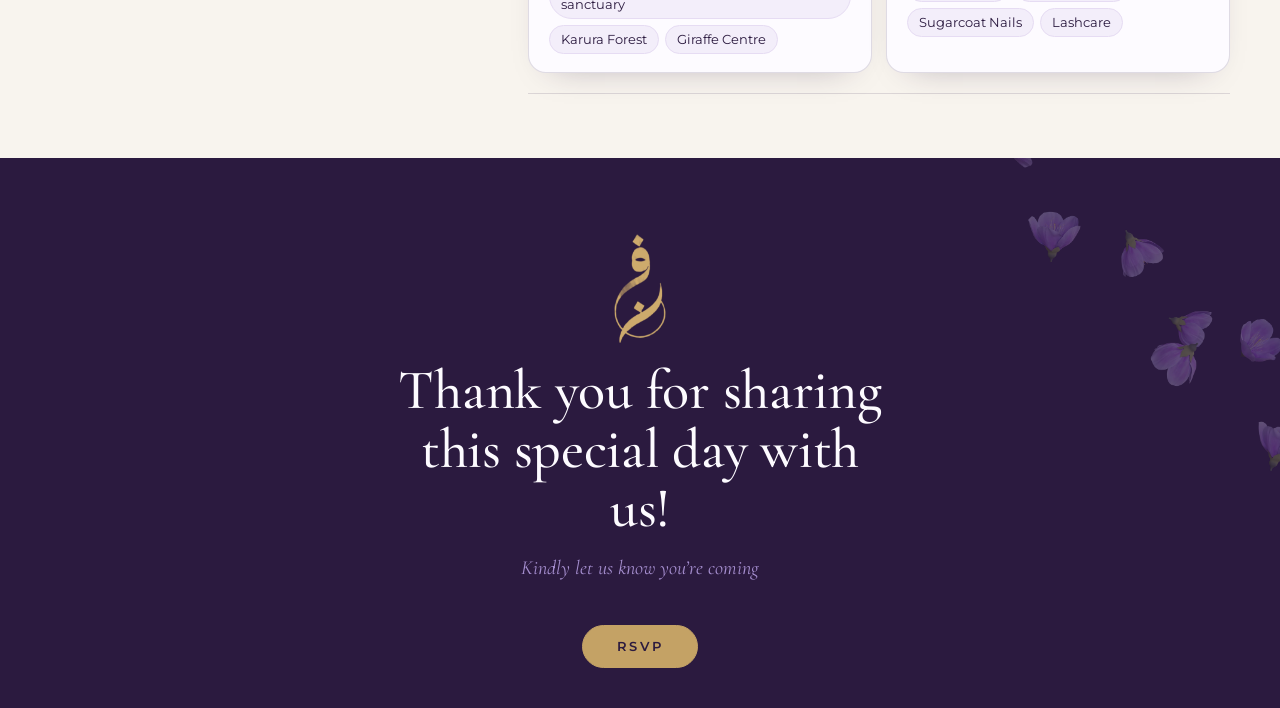
==== commit f54cf84c: "RSVP: reword invitation checkbox Co-Authored-By: Claude Opus 5.5 <noreply@anthropic.com> Claude-Sess" ====
--- a/index.html
+++ b/index.html
@@ -286,7 +286,7 @@
         </div>
         <label class="rsvp__field"><span>Email</span><input name="email" type="email" autocomplete="email" required maxlength="200"></label>
         <label class="rsvp__check"><input name="attend" type="checkbox" required><span>I confirm I will attend</span></label>
-        <label class="rsvp__check"><input name="invited" type="checkbox" required><span>I confirm I have been asked to RSVP by Fuad, Nisan or an immediate family member</span></label>
+        <label class="rsvp__check"><input name="invited" type="checkbox" required><span>I have been personally invited by Fuad, Nisan or their immediate family</span></label>
         <p class="rsvp__err" role="alert" hidden></p>
         <button type="submit" class="rsvp-btn rsvp-btn--lg rsvp__submit">Confirm attendance</button>
       </form>
@@ -300,6 +300,6 @@
 </div>
 
 <div class="toast" role="status" aria-live="polite"></div>
-<script src="/assets/js/site.js?v=48" defer></script>
+<script src="/assets/js/site.js?v=49" defer></script>
 </body>
 </html>
